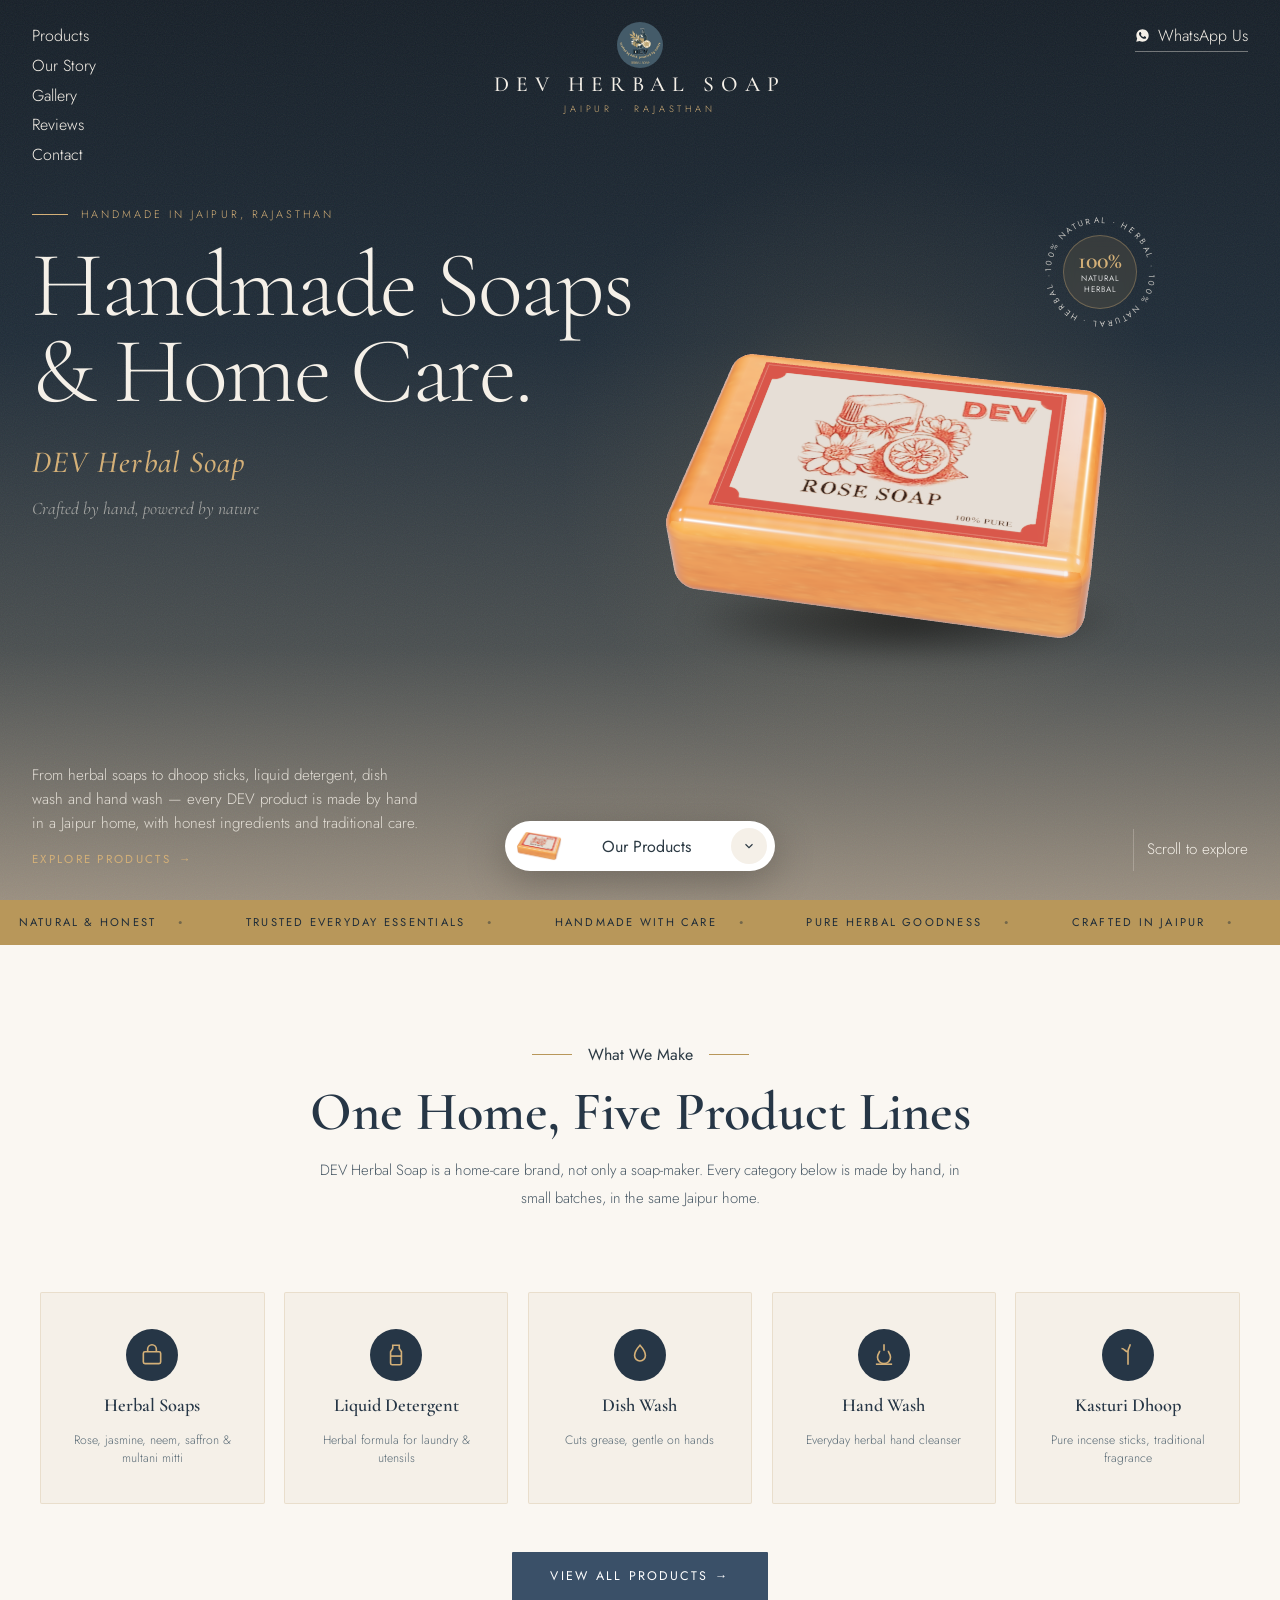
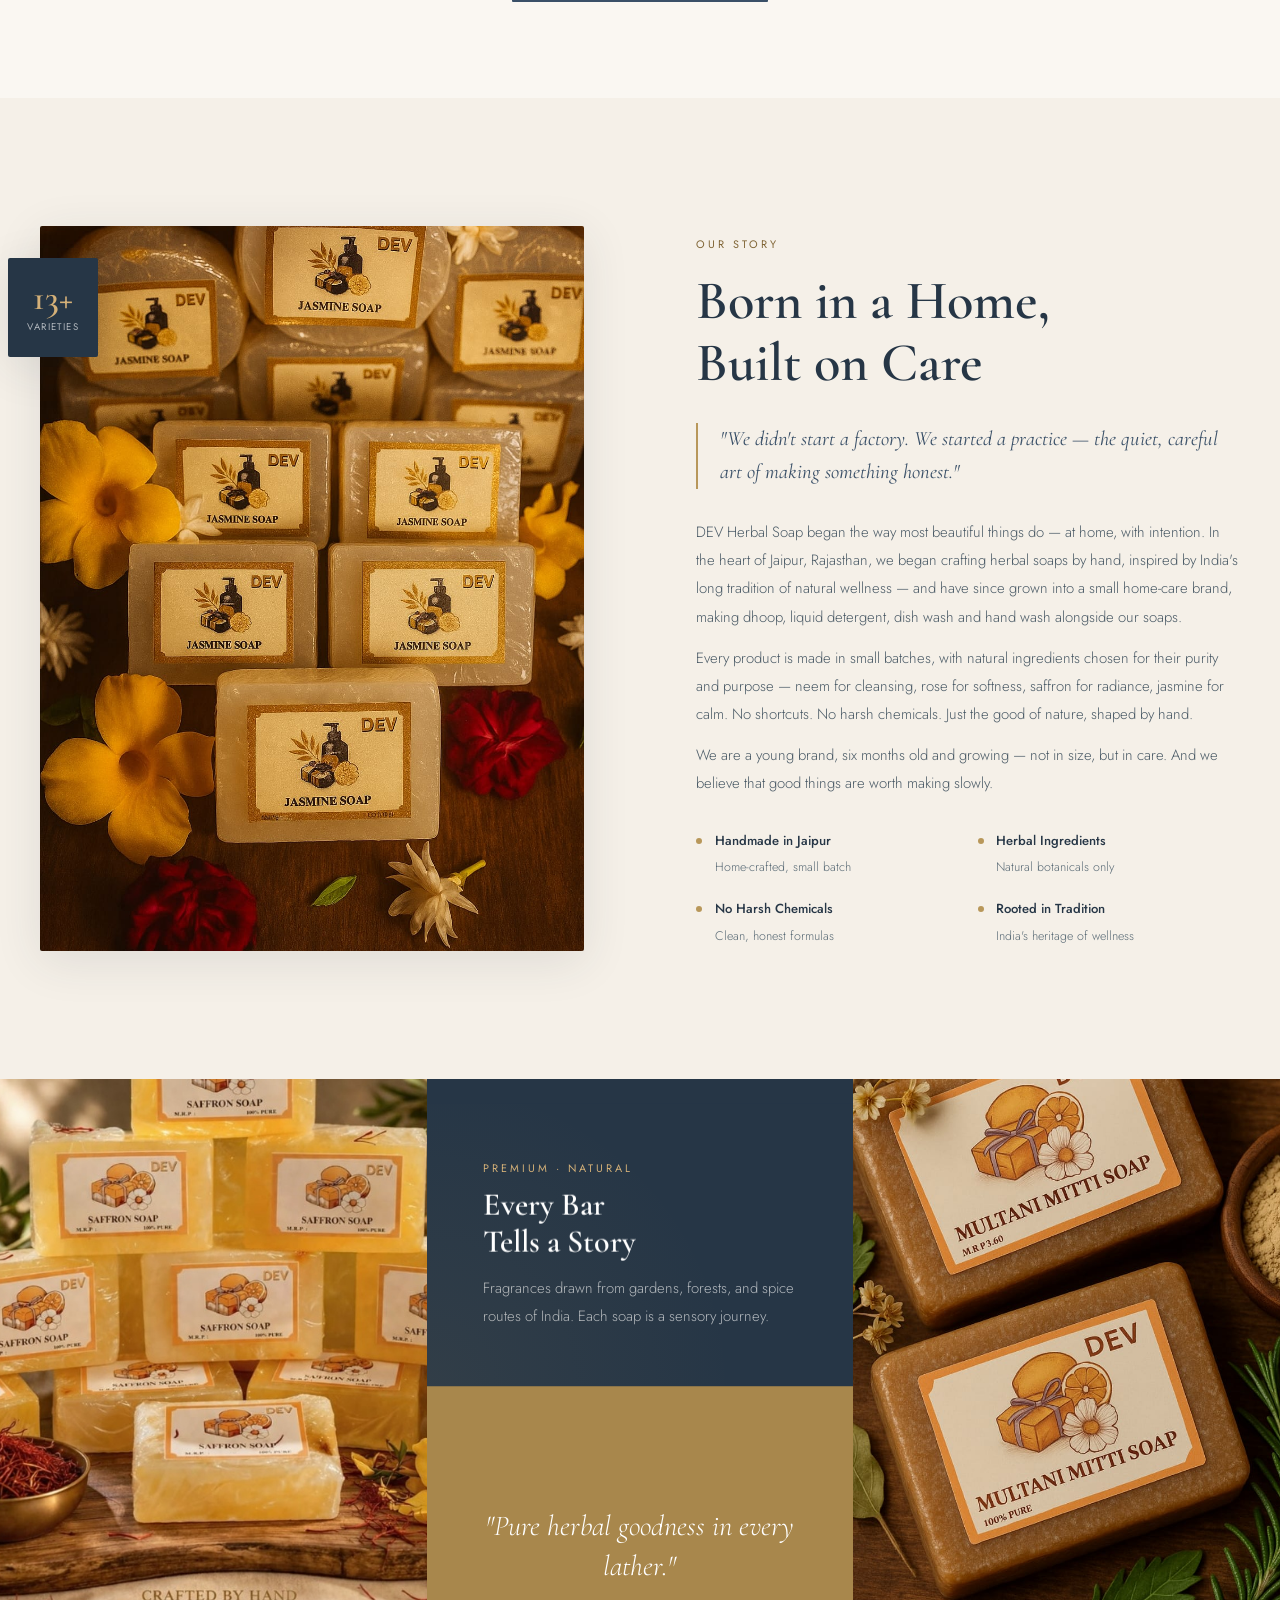
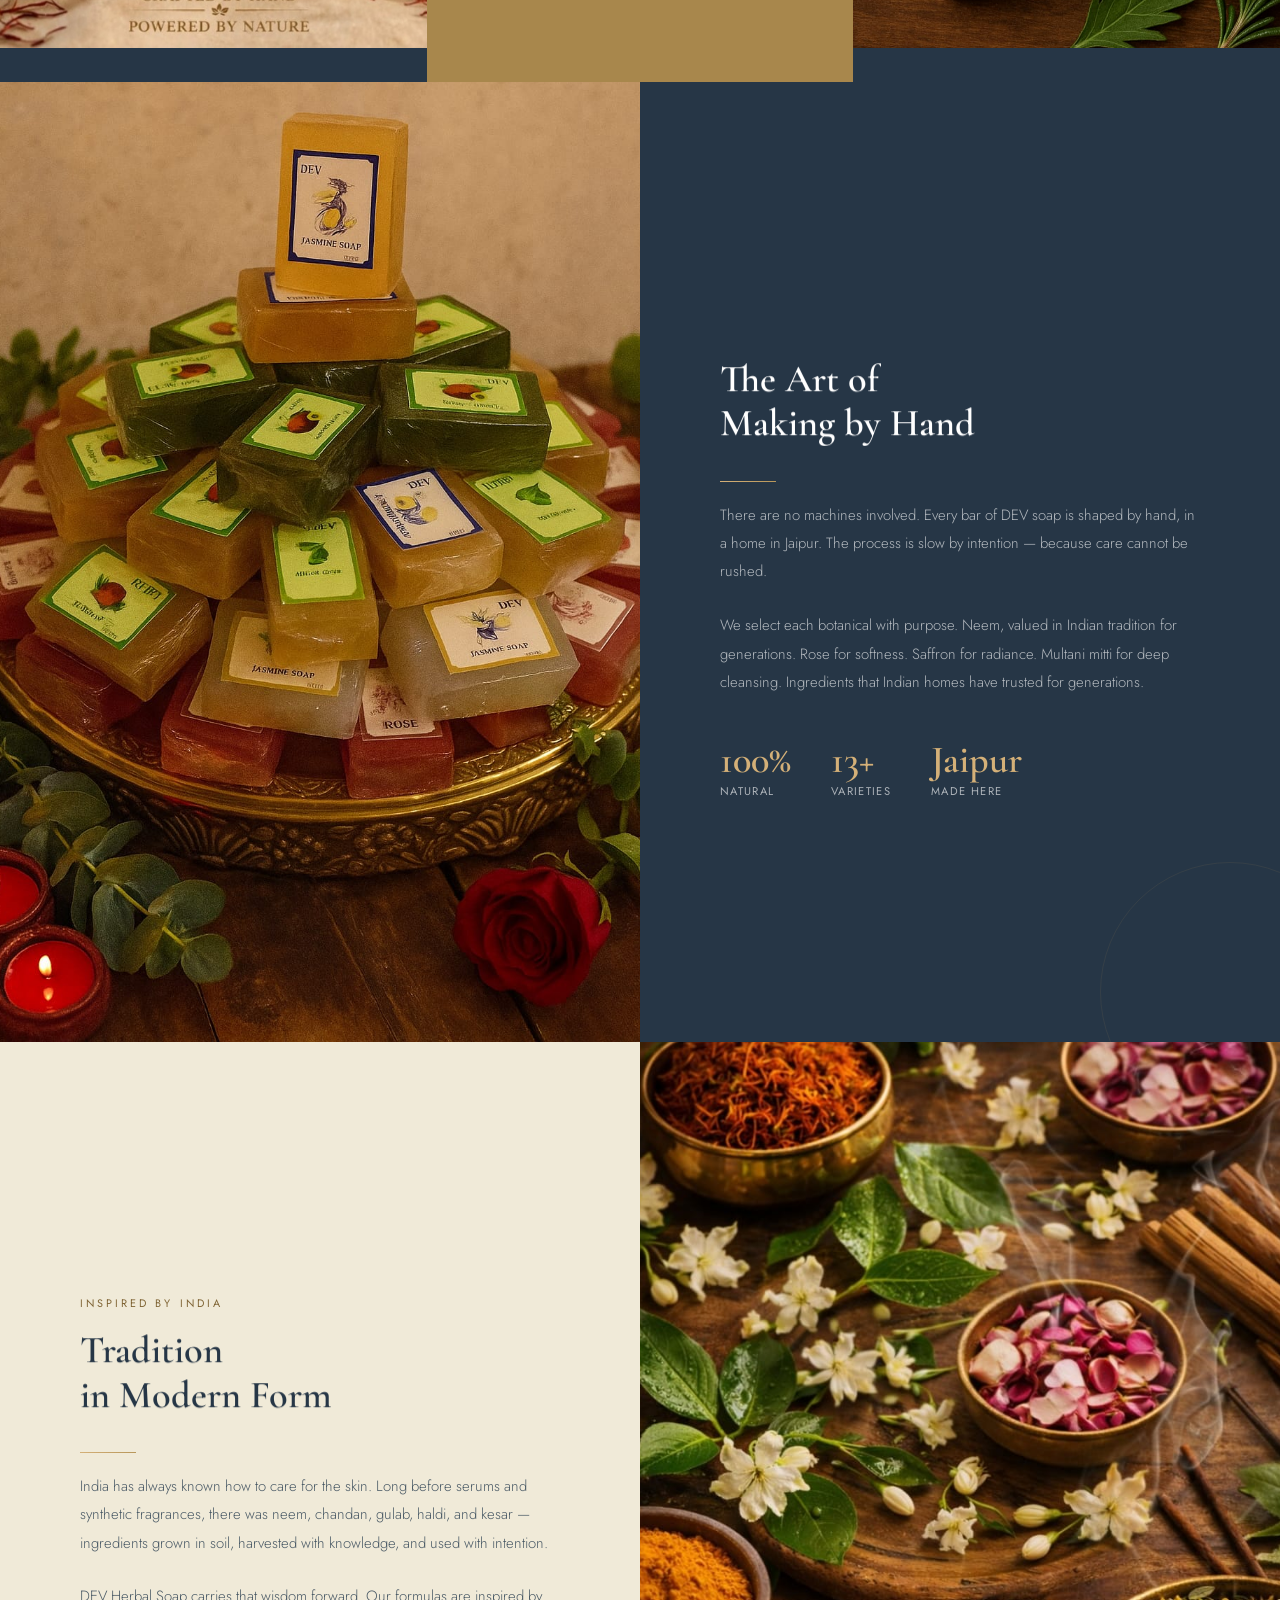
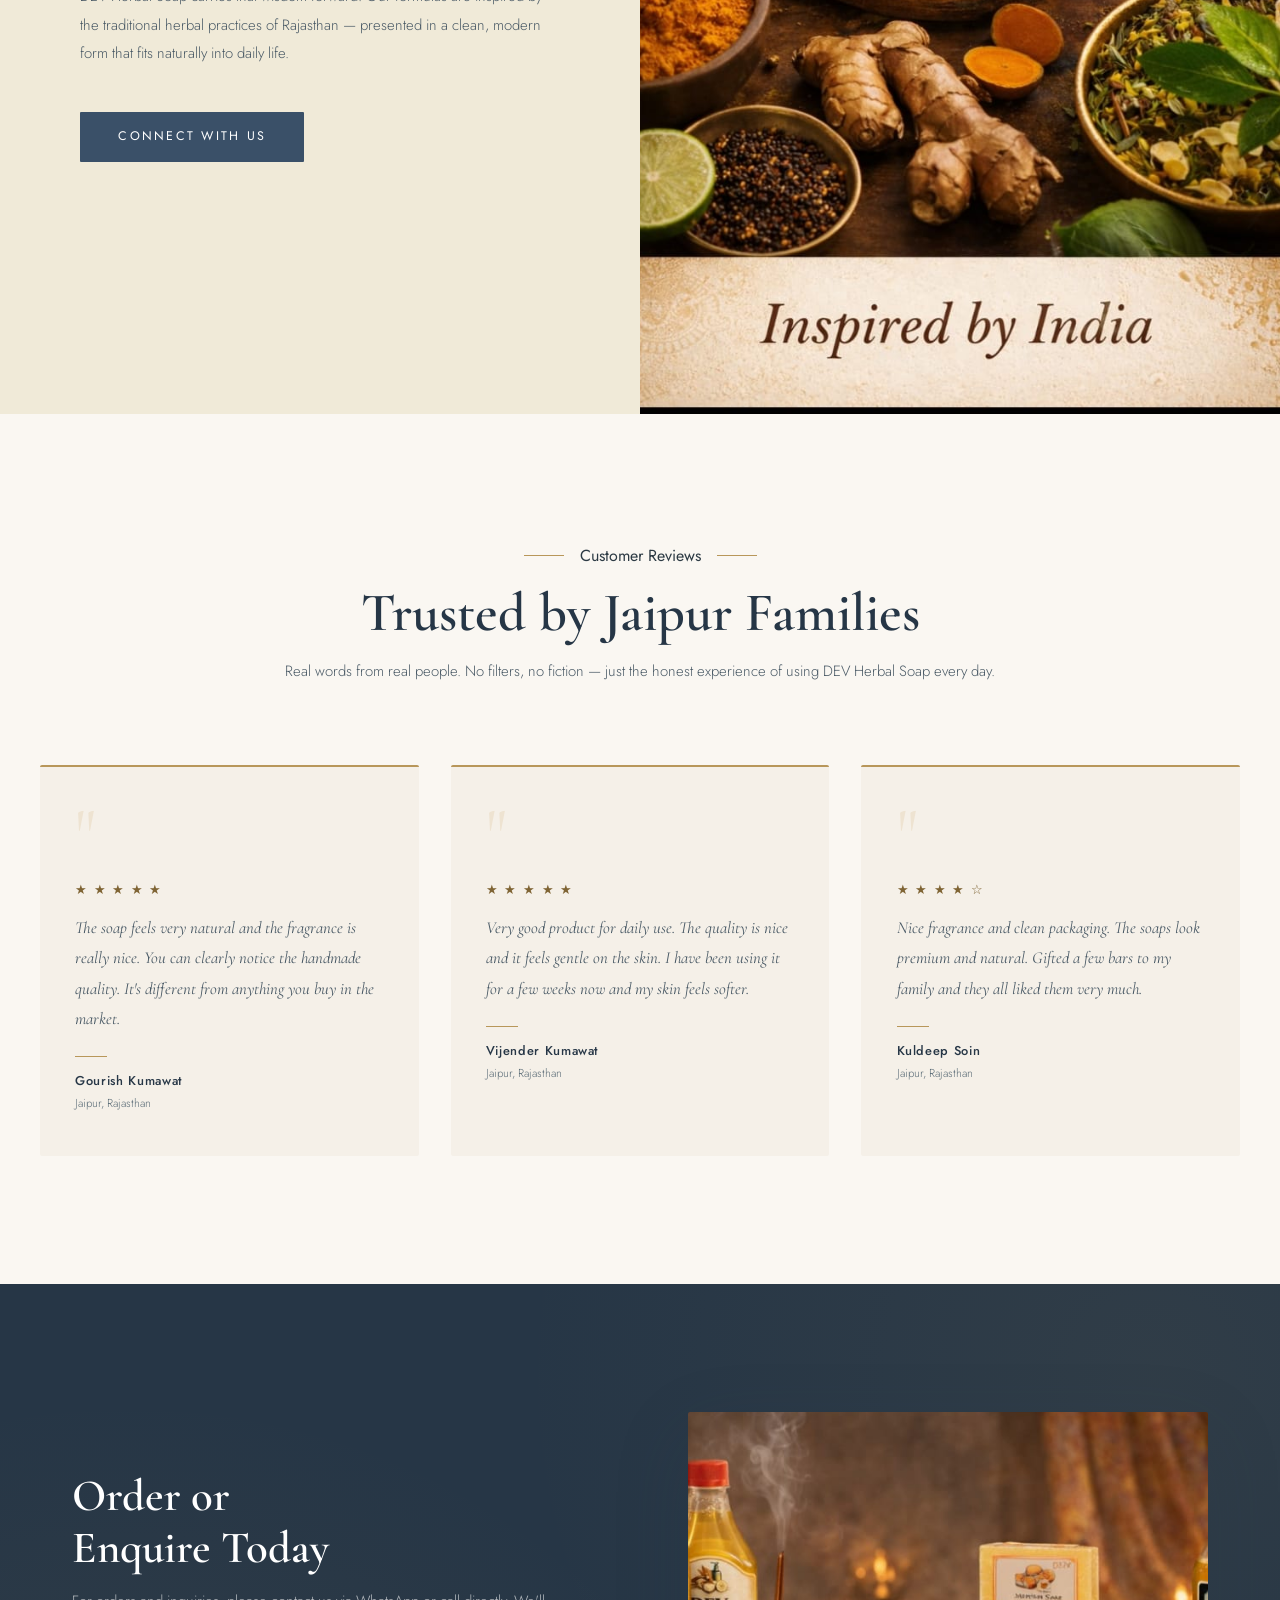
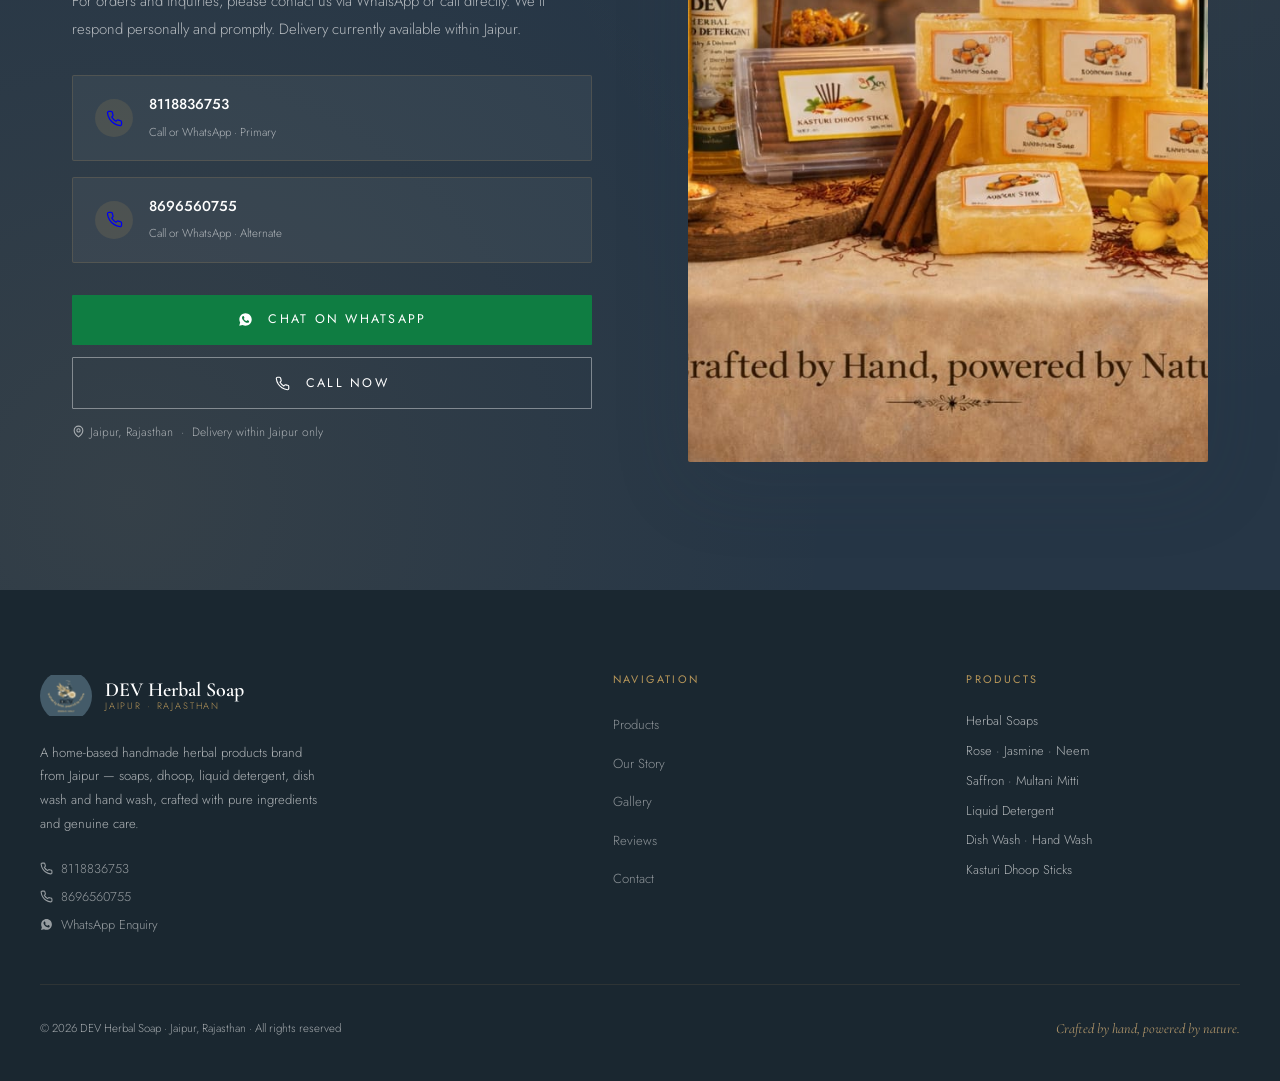
==== index.html @ c01927c1 "Soap: sway and lean instead of spinning round Replace the continuous 360° turn with spring-driven mo" ====
<!DOCTYPE html>
<html lang="en">
<head>
<meta charset="UTF-8">
<meta name="viewport" content="width=device-width, initial-scale=1.0">
<title>DEV Herbal Soap — Crafted by Hand, Powered by Nature</title>
<meta name="description" content="DEV Herbal Soap — handmade herbal soaps, incense sticks, and natural home care made by hand in Jaipur, Rajasthan. Pure ingredients, traditional wisdom.">
<link rel="icon" href="logo_of_devhs.jpg">
<script>document.documentElement.classList.add('js')</script>
<script type="importmap">{"imports":{"three":"./js/three.module.min.js"}}</script>
<link rel="preconnect" href="https://fonts.googleapis.com">
<link rel="preconnect" href="https://fonts.gstatic.com" crossorigin>
<link href="https://fonts.googleapis.com/css2?family=Cormorant+Garamond:ital,wght@0,300;0,400;0,500;0,600;0,700;1,400;1,500;1,600&family=Jost:wght@300;400;500&display=swap" rel="stylesheet">
<link rel="stylesheet" href="css/style.css">
</head>
<body>

<div id="loader" aria-hidden="true">
  <img src="logo_of_devhs.jpg" alt="" class="ld-logo">
  <div class="ld-name"><span>DEV Herbal Soap</span></div>
  <div class="ld-bar"><i></i></div>
  <div class="ld-num">0</div>
</div>

<a href="#hero" class="skip-link">Skip to content</a>

<!-- NAV -->
<header id="nav">
  <a href="#hero" class="nav-logo">
    <img src="logo_of_devhs.jpg" alt="DEV Herbal Soap Logo" class="nav-logo-img" onerror="this.style.display='none'">
    <div class="nav-brand">DEV Herbal Soap<sub>Jaipur · Rajasthan</sub></div>
  </a>
  <nav><ul>
    <li><a href="products.html">Products</a></li>
    <li><a href="#about">Our Story</a></li>
    <li><a href="#showcase">Gallery</a></li>
    <li><a href="#testimonials">Reviews</a></li>
    <li><a href="#contact">Contact</a></li>
  </ul></nav>
  <a href="https://wa.me/918118836753?text=Hello%20DEV%20Herbal%20Soap!" target="_blank" class="nav-wa"><svg width="15" height="15" viewBox="0 0 24 24" fill="currentColor" aria-hidden="true"><path d="M12.04 2C6.58 2 2.13 6.45 2.13 11.91c0 1.79.47 3.48 1.32 4.94L2 22l5.29-1.39a9.87 9.87 0 0 0 4.75 1.21h.01c5.46 0 9.9-4.45 9.9-9.91C21.96 6.45 17.5 2 12.04 2zm5.86 14.01c-.24.68-1.42 1.31-1.96 1.35-.5.05-1.12.07-1.81-.11-.42-.11-.95-.31-1.64-.61-2.88-1.24-4.76-4.15-4.9-4.34-.14-.19-1.17-1.56-1.17-2.97 0-1.41.74-2.1 1-2.39.26-.29.57-.36.76-.36h.55c.18 0 .41-.03.64.49.24.55.81 1.9.88 2.04.07.14.12.31.02.5-.09.19-.14.31-.28.47-.14.16-.29.36-.42.48-.14.13-.28.28-.12.55.16.28.71 1.17 1.53 1.9 1.05.94 1.94 1.23 2.21 1.37.28.14.44.12.6-.07.16-.19.7-.81.88-1.09.19-.28.37-.23.62-.14.26.09 1.63.77 1.91.91.28.14.47.21.54.33.07.13.07.71-.17 1.39z"/></svg> WhatsApp</a>
  <button class="burger" id="burger" aria-label="Toggle navigation menu" aria-expanded="false" aria-controls="mob"><span></span><span></span><span></span></button>
</header>
<div id="mob">
  <a href="products.html" class="mob-a">Products</a>
  <a href="#about" class="mob-a">Our Story</a>
  <a href="#showcase" class="mob-a">Gallery</a>
  <a href="#testimonials" class="mob-a">Reviews</a>
  <a href="#contact" class="mob-a">Contact</a>
</div>

<!-- HERO -->
<section id="hero">
  <div class="hero-glow" aria-hidden="true"></div>
  <div class="hero-grain" aria-hidden="true"></div>

  <div class="hero-top">
    <nav class="hero-links" aria-label="Sections">
      <a href="products.html">Products</a>
      <a href="#about">Our Story</a>
      <a href="#showcase">Gallery</a>
      <a href="#testimonials">Reviews</a>
      <a href="#contact">Contact</a>
    </nav>
    <a href="#hero" class="hero-logo">
      <img src="logo_of_devhs.jpg" alt="DEV Herbal Soap Logo" onerror="this.style.display='none'">
      <span class="hero-logo-name">DEV Herbal Soap</span>
      <span class="hero-logo-sub">Jaipur · Rajasthan</span>
    </a>
    <div class="hero-top-r">
      <a href="https://wa.me/918118836753?text=Hello%20DEV%20Herbal%20Soap!" target="_blank" class="hero-wa"><svg width="15" height="15" viewBox="0 0 24 24" fill="currentColor" aria-hidden="true"><path d="M12.04 2C6.58 2 2.13 6.45 2.13 11.91c0 1.79.47 3.48 1.32 4.94L2 22l5.29-1.39a9.87 9.87 0 0 0 4.75 1.21h.01c5.46 0 9.9-4.45 9.9-9.91C21.96 6.45 17.5 2 12.04 2zm5.86 14.01c-.24.68-1.42 1.31-1.96 1.35-.5.05-1.12.07-1.81-.11-.42-.11-.95-.31-1.64-.61-2.88-1.24-4.76-4.15-4.9-4.34-.14-.19-1.17-1.56-1.17-2.97 0-1.41.74-2.1 1-2.39.26-.29.57-.36.76-.36h.55c.18 0 .41-.03.64.49.24.55.81 1.9.88 2.04.07.14.12.31.02.5-.09.19-.14.31-.28.47-.14.16-.29.36-.42.48-.14.13-.28.28-.12.55.16.28.71 1.17 1.53 1.9 1.05.94 1.94 1.23 2.21 1.37.28.14.44.12.6-.07.16-.19.7-.81.88-1.09.19-.28.37-.23.62-.14.26.09 1.63.77 1.91.91.28.14.47.21.54.33.07.13.07.71-.17 1.39z"/></svg> WhatsApp Us</a>
    </div>
  </div>

  <div class="hero-copy">
    <div class="hero-eye"><span class="hero-eye-txt">Handmade in Jaipur, Rajasthan</span></div>
    <h1 class="hero-h1">
      <span class="hero-h1-main" data-split>Handmade Soaps<br>&amp; Home Care.</span>
      <span class="hero-h1-brand" data-split>DEV Herbal Soap</span>
    </h1>
    <p class="hero-tag">Crafted by hand, powered by nature</p>
  </div>

  <div class="hero-stage">
    <figure class="hero-model">
      <span class="hero-model-shadow" aria-hidden="true"></span>
      <div class="hero-model-in">
        <img src="soap-model.webp" alt="DEV Rose Soap — handmade herbal soap bar" width="1513" height="1015" fetchpriority="high">
      </div>
      <div class="hero-stamp" aria-label="100% Natural Herbal">
        <svg viewBox="0 0 120 120" aria-hidden="true"><defs><path id="stampPath" d="M60 60m-50 0a50 50 0 1 1 100 0a50 50 0 1 1-100 0"/></defs><text><textPath href="#stampPath" textLength="312" lengthAdjust="spacing">100% Natural · Herbal · 100% Natural · Herbal ·</textPath></text></svg>
        <div class="hero-stamp-i">
          <span class="hero-stamp-n">100%</span>
          <span class="hero-stamp-l">Natural<br>Herbal</span>
        </div>
      </div>
    </figure>
  </div>

  <div class="hero-bottom">
    <div class="hero-bl">
      <p class="hero-desc">From herbal soaps to dhoop sticks, liquid detergent, dish wash and hand wash — every DEV product is made by hand in a Jaipur home, with honest ingredients and traditional care.</p>
      <a href="products.html" class="hero-explore">Explore Products <span>→</span></a>
    </div>
    <div class="pill-wrap" id="pill">
      <div class="pill-menu" id="pillMenu">
        <a href="products.html#herbal-soaps"><span class="pm-ic" aria-hidden="true"><svg viewBox="0 0 24 24" fill="none" stroke="currentColor" stroke-width="1.5"><rect x="4" y="9" width="16" height="11" rx="1.5"/><path d="M8 9V6.5a4 4 0 0 1 8 0V9"/></svg></span><span>Herbal Soaps<small>Rose, jasmine, neem, saffron &amp; multani mitti</small></span></a>
        <a href="products.html#liquid-detergent"><span class="pm-ic" aria-hidden="true"><svg viewBox="0 0 24 24" fill="none" stroke="currentColor" stroke-width="1.5"><path d="M9 3h6v3l2 3v10.5A1.5 1.5 0 0 1 15.5 21h-7A1.5 1.5 0 0 1 7 19.5V9l2-3V3Z"/><path d="M7 13h10"/></svg></span><span>Liquid Detergent<small>Herbal formula for laundry &amp; utensils</small></span></a>
        <a href="products.html#dish-wash"><span class="pm-ic" aria-hidden="true"><svg viewBox="0 0 24 24" fill="none" stroke="currentColor" stroke-width="1.5"><path d="M12 3s5 5.5 5 9.5a5 5 0 0 1-10 0C7 8.5 12 3 12 3Z"/></svg></span><span>Dish Wash<small>Cuts grease, gentle on hands</small></span></a>
        <a href="products.html#hand-wash"><span class="pm-ic" aria-hidden="true"><svg viewBox="0 0 24 24" fill="none" stroke="currentColor" stroke-width="1.5"><path d="M12 2v6M8 8c0 2-2 3-2 6a6 6 0 0 0 12 0c0-3-2-4-2-6"/><path d="M4.5 20.5h15"/></svg></span><span>Hand Wash<small>Everyday herbal hand cleanser</small></span></a>
        <a href="products.html#kasturi-dhoop"><span class="pm-ic" aria-hidden="true"><svg viewBox="0 0 24 24" fill="none" stroke="currentColor" stroke-width="1.5"><path d="M12 21V9M12 9c-3 0-3-3-6-3M12 9c0-3.5 2-4.5 2-7"/></svg></span><span>Kasturi Dhoop<small>Pure incense sticks, traditional fragrance</small></span></a>
      </div>
      <button class="pill-btn" id="pillBtn" aria-expanded="false" aria-controls="pillMenu">
        <span class="pill-soap" aria-hidden="true"><img src="soap-model.webp" alt=""></span>
        <span>Our Products</span>
        <span class="pill-chev" aria-hidden="true"><svg width="14" height="14" viewBox="0 0 24 24" fill="none" stroke="currentColor" stroke-width="2"><path d="m6 9 6 6 6-6"/></svg></span>
      </button>
    </div>
    <div class="hero-scroll"><i aria-hidden="true"></i>Scroll to explore</div>
  </div>
</section>

<!-- MARQUEE -->
<div class="mq">
  <div class="mq-track">
    <span class="mq-item" aria-hidden="true">Handmade with Care <span class="mq-dot"></span></span>
    <span class="mq-item" aria-hidden="true">Pure Herbal Goodness <span class="mq-dot"></span></span>
    <span class="mq-item" aria-hidden="true">Crafted in Jaipur <span class="mq-dot"></span></span>
    <span class="mq-item" aria-hidden="true">Soaps · Dhoop · Home Care <span class="mq-dot"></span></span>
    <span class="mq-item" aria-hidden="true">Natural &amp; Honest <span class="mq-dot"></span></span>
    <span class="mq-item" aria-hidden="true">Trusted Everyday Essentials <span class="mq-dot"></span></span>
    <span class="mq-item">Handmade with Care <span class="mq-dot"></span></span>
    <span class="mq-item">Pure Herbal Goodness <span class="mq-dot"></span></span>
    <span class="mq-item">Crafted in Jaipur <span class="mq-dot"></span></span>
    <span class="mq-item">Soaps · Dhoop · Home Care <span class="mq-dot"></span></span>
    <span class="mq-item">Natural &amp; Honest <span class="mq-dot"></span></span>
    <span class="mq-item">Trusted Everyday Essentials <span class="mq-dot"></span></span>
  </div>
</div>

<!-- CATEGORIES -->
<section id="categories" class="sec" style="padding-top:6rem;padding-bottom:6rem;background:var(--ivory)">
  <div class="wrap">
    <div class="sec-hd rv">
      <div class="lbl-row">What We Make</div>
      <h2 class="heading" style="margin-top:.8rem">One Home, Five Product Lines</h2>
      <p class="body-text" style="margin-top:.8rem;max-width:640px;margin-left:auto;margin-right:auto">DEV Herbal Soap is a home-care brand, not only a soap-maker. Every category below is made by hand, in small batches, in the same Jaipur home.</p>
    </div>
    <div class="cat-grid">
      <a href="products.html#herbal-soaps" class="cat-card rv">
        <span class="cat-ic" aria-hidden="true"><svg viewBox="0 0 24 24" fill="none" stroke="currentColor" stroke-width="1.5"><rect x="4" y="9" width="16" height="11" rx="1.5"/><path d="M8 9V6.5a4 4 0 0 1 8 0V9"/></svg></span>
        <span class="cat-name">Herbal Soaps</span>
        <span class="cat-desc">Rose, jasmine, neem, saffron &amp; multani mitti</span>
      </a>
      <a href="products.html#liquid-detergent" class="cat-card rv">
        <span class="cat-ic" aria-hidden="true"><svg viewBox="0 0 24 24" fill="none" stroke="currentColor" stroke-width="1.5"><path d="M9 3h6v3l2 3v10.5A1.5 1.5 0 0 1 15.5 21h-7A1.5 1.5 0 0 1 7 19.5V9l2-3V3Z"/><path d="M7 13h10"/></svg></span>
        <span class="cat-name">Liquid Detergent</span>
        <span class="cat-desc">Herbal formula for laundry &amp; utensils</span>
      </a>
      <a href="products.html#dish-wash" class="cat-card rv">
        <span class="cat-ic" aria-hidden="true"><svg viewBox="0 0 24 24" fill="none" stroke="currentColor" stroke-width="1.5"><path d="M12 3s5 5.5 5 9.5a5 5 0 0 1-10 0C7 8.5 12 3 12 3Z"/></svg></span>
        <span class="cat-name">Dish Wash</span>
        <span class="cat-desc">Cuts grease, gentle on hands</span>
      </a>
      <a href="products.html#hand-wash" class="cat-card rv">
        <span class="cat-ic" aria-hidden="true"><svg viewBox="0 0 24 24" fill="none" stroke="currentColor" stroke-width="1.5"><path d="M12 2v6M8 8c0 2-2 3-2 6a6 6 0 0 0 12 0c0-3-2-4-2-6"/><path d="M4.5 20.5h15"/></svg></span>
        <span class="cat-name">Hand Wash</span>
        <span class="cat-desc">Everyday herbal hand cleanser</span>
      </a>
      <a href="products.html#kasturi-dhoop" class="cat-card rv">
        <span class="cat-ic" aria-hidden="true"><svg viewBox="0 0 24 24" fill="none" stroke="currentColor" stroke-width="1.5"><path d="M12 21V9M12 9c-3 0-3-3-6-3M12 9c0-3.5 2-4.5 2-7"/></svg></span>
        <span class="cat-name">Kasturi Dhoop</span>
        <span class="cat-desc">Pure incense sticks, traditional fragrance</span>
      </a>
    </div>
    <div style="text-align:center;margin-top:3rem" class="rv"><a href="products.html" class="btn btn-navy">View All Products →</a></div>
  </div>
</section>

<!-- ABOUT -->
<section id="about" class="sec">
  <div class="wrap">
    <div class="about-g">
      <div class="about-cluster rl">
        <img loading="lazy" decoding="async" width="1024" height="1536" src="2image.jpeg" alt="Stack of DEV Jasmine Soap bars" class="about-main" onerror="this.src='image9.jpeg'">
        <div class="about-badge"><span class="ab-num">13+</span><span class="ab-lbl">Varieties</span></div>
      </div>
      <div class="about-txt rr">
        <div class="lbl">Our Story</div>
        <h2 class="heading" style="margin-top:.5rem">Born in a Home,<br>Built on Care</h2>
        <div class="pull">"We didn't start a factory. We started a practice — the quiet, careful art of making something honest."</div>
        <p class="body-text">DEV Herbal Soap began the way most beautiful things do — at home, with intention. In the heart of Jaipur, Rajasthan, we began crafting herbal soaps by hand, inspired by India's long tradition of natural wellness — and have since grown into a small home-care brand, making dhoop, liquid detergent, dish wash and hand wash alongside our soaps.</p>
        <p class="body-text" style="margin-top:.8rem">Every product is made in small batches, with natural ingredients chosen for their purity and purpose — neem for cleansing, rose for softness, saffron for radiance, jasmine for calm. No shortcuts. No harsh chemicals. Just the good of nature, shaped by hand.</p>
        <p class="body-text" style="margin-top:.8rem">We are a young brand, six months old and growing — not in size, but in care. And we believe that good things are worth making slowly.</p>
        <div class="pillars">
          <div class="pill"><div class="pill-dot"></div><div class="pill-txt"><strong>Handmade in Jaipur</strong><span>Home-crafted, small batch</span></div></div>
          <div class="pill"><div class="pill-dot"></div><div class="pill-txt"><strong>Herbal Ingredients</strong><span>Natural botanicals only</span></div></div>
          <div class="pill"><div class="pill-dot"></div><div class="pill-txt"><strong>No Harsh Chemicals</strong><span>Clean, honest formulas</span></div></div>
          <div class="pill"><div class="pill-dot"></div><div class="pill-txt"><strong>Rooted in Tradition</strong><span>India's heritage of wellness</span></div></div>
        </div>
      </div>
    </div>
  </div>
</section>

<!-- SHOWCASE GALLERY -->
<section id="showcase">
  <div class="sc-grid">
    <div class="sc-col">
      <div class="sc-img tall">
        <img loading="lazy" decoding="async" width="1080" height="816" src="image12.jpg" alt="DEV Saffron Soap stack" onerror="this.parentElement.style.background='#3a5068'">
        <div class="sc-img-ov"></div>
      </div>
    </div>
    <div class="sc-col">
      <div class="sc-txt">
        <div class="lbl">Premium · Natural</div>
        <h3 class="heading">Every Bar<br>Tells a Story</h3>
        <p class="body-text">Fragrances drawn from gardens, forests, and spice routes of India. Each soap is a sensory journey.</p>
      </div>
      <div class="sc-gold">
        <div class="sc-gold-q">"Pure herbal goodness in every lather."</div>
      </div>
    </div>
    <div class="sc-col">
      <div class="sc-img tall">
        <img loading="lazy" decoding="async" width="853" height="1280" src="4image.jpeg" alt="DEV Multani Mitti Soap" onerror="this.parentElement.style.background='#4d6b84'">
        <div class="sc-img-ov"></div>
      </div>
    </div>
  </div>
</section>

<!-- CRAFT -->
<section id="craft">
  <div class="craft-g">
    <div class="craft-img">
      <img loading="lazy" decoding="async" width="1024" height="1536" src="image9.jpeg" alt="Pyramid of handmade DEV soap bars" onerror="this.src='image16.jpg'">
    </div>
    <div class="craft-copy">
      <div class="lbl rv">Crafted with Care</div>
      <h2 class="heading rv" style="margin-top:.5rem;color:#fff">The Art of<br>Making by Hand</h2>
      <div class="rule rv" style="margin:1.2rem 0"></div>
      <p class="body-text rv" style="color:rgba(255,255,255,.65)">There are no machines involved. Every bar of DEV soap is shaped by hand, in a home in Jaipur. The process is slow by intention — because care cannot be rushed.</p>
      <p class="body-text rv" style="color:rgba(255,255,255,.65);margin-top:.8rem">We select each botanical with purpose. Neem, valued in Indian tradition for generations. Rose for softness. Saffron for radiance. Multani mitti for deep cleansing. Ingredients that Indian homes have trusted for generations.</p>
      <div class="craft-stats rv">
        <div><span class="cs-num">100%</span><span class="cs-lbl">Natural</span></div>
        <div><span class="cs-num">13+</span><span class="cs-lbl">Varieties</span></div>
        <div><span class="cs-num">Jaipur</span><span class="cs-lbl">Made Here</span></div>
      </div>
    </div>
  </div>
</section>

<!-- NATURE -->
<section id="nature">
  <div class="nat-g">
    <div class="nat-copy">
      <div class="lbl rv">Inspired by India</div>
      <h2 class="heading rv" style="margin-top:.5rem">Tradition<br>in Modern Form</h2>
      <div class="rule rv" style="margin:1.2rem 0"></div>
      <p class="body-text rv">India has always known how to care for the skin. Long before serums and synthetic fragrances, there was neem, chandan, gulab, haldi, and kesar — ingredients grown in soil, harvested with knowledge, and used with intention.</p>
      <p class="body-text rv" style="margin-top:.8rem">DEV Herbal Soap carries that wisdom forward. Our formulas are inspired by the traditional herbal practices of Rajasthan — presented in a clean, modern form that fits naturally into daily life.</p>
      <div style="margin-top:2rem"><a href="#contact" class="btn btn-navy rv">Connect with Us</a></div>
    </div>
    <div class="nat-img">
      <img loading="lazy" decoding="async" width="843" height="1280" src="image10.jpg" alt="Natural herbal ingredients — saffron, rose, jasmine, turmeric" onerror="this.src='image9.jpeg'">
    </div>
  </div>
</section>

<!-- TESTIMONIALS -->
<section id="testimonials" class="sec">
  <div class="wrap">
    <div class="sec-hd rv">
      <div class="lbl-row">Customer Reviews</div>
      <h2 class="heading" style="margin-top:.8rem">Trusted by Jaipur Families</h2>
      <p class="body-text" style="margin-top:.8rem">Real words from real people. No filters, no fiction — just the honest experience of using DEV Herbal Soap every day.</p>
    </div>
    <div class="t-grid">
      <div class="t-card rv">
        <span class="t-orn" aria-hidden="true">"</span>
        <div class="t-stars" role="img" aria-label="Rated 5 out of 5">★ ★ ★ ★ ★</div>
        <p class="t-txt">The soap feels very natural and the fragrance is really nice. You can clearly notice the handmade quality. It's different from anything you buy in the market.</p>
        <div class="t-div"></div>
        <div class="t-name">Gourish Kumawat</div>
        <div class="t-loc">Jaipur, Rajasthan</div>
      </div>
      <div class="t-card rv">
        <span class="t-orn" aria-hidden="true">"</span>
        <div class="t-stars" role="img" aria-label="Rated 5 out of 5">★ ★ ★ ★ ★</div>
        <p class="t-txt">Very good product for daily use. The quality is nice and it feels gentle on the skin. I have been using it for a few weeks now and my skin feels softer.</p>
        <div class="t-div"></div>
        <div class="t-name">Vijender Kumawat</div>
        <div class="t-loc">Jaipur, Rajasthan</div>
      </div>
      <div class="t-card rv">
        <span class="t-orn" aria-hidden="true">"</span>
        <div class="t-stars" role="img" aria-label="Rated 4 out of 5">★ ★ ★ ★ ☆</div>
        <p class="t-txt">Nice fragrance and clean packaging. The soaps look premium and natural. Gifted a few bars to my family and they all liked them very much.</p>
        <div class="t-div"></div>
        <div class="t-name">Kuldeep Soin</div>
        <div class="t-loc">Jaipur, Rajasthan</div>
      </div>
    </div>
  </div>
</section>

<!-- CONTACT -->
<section id="contact">
  <div class="contact-inner">
    <div class="ct-txt">
      <div class="lbl rv">Get in Touch</div>
      <h2 class="heading rv" style="margin-top:.5rem;color:#fff">Order or<br>Enquire Today</h2>
      <p class="body-text rv" style="color:rgba(255,255,255,.65);margin-top:.8rem">For orders and inquiries, please contact us via WhatsApp or call directly. We'll respond personally and promptly. Delivery currently available within Jaipur.</p>
      <div class="ct-cards rv">
        <a href="tel:+918118836753" class="ct-card">
          <div class="ct-icon"><svg width="17" height="17" viewBox="0 0 24 24" fill="none" stroke="currentColor" stroke-width="1.8" aria-hidden="true"><path d="M22 16.92v3a2 2 0 0 1-2.18 2 19.79 19.79 0 0 1-8.63-3.07 19.5 19.5 0 0 1-6-6 19.79 19.79 0 0 1-3.07-8.67A2 2 0 0 1 4.11 2h3a2 2 0 0 1 2 1.72c.127.96.361 1.903.7 2.81a2 2 0 0 1-.45 2.11L8.09 9.91a16 16 0 0 0 6 6l1.27-1.27a2 2 0 0 1 2.11-.45c.907.339 1.85.573 2.81.7A2 2 0 0 1 22 16.92z"/></svg></div>
          <div><span class="ct-num">8118836753</span><span class="ct-lbl">Call or WhatsApp · Primary</span></div>
        </a>
        <a href="tel:+918696560755" class="ct-card">
          <div class="ct-icon"><svg width="17" height="17" viewBox="0 0 24 24" fill="none" stroke="currentColor" stroke-width="1.8" aria-hidden="true"><path d="M22 16.92v3a2 2 0 0 1-2.18 2 19.79 19.79 0 0 1-8.63-3.07 19.5 19.5 0 0 1-6-6 19.79 19.79 0 0 1-3.07-8.67A2 2 0 0 1 4.11 2h3a2 2 0 0 1 2 1.72c.127.96.361 1.903.7 2.81a2 2 0 0 1-.45 2.11L8.09 9.91a16 16 0 0 0 6 6l1.27-1.27a2 2 0 0 1 2.11-.45c.907.339 1.85.573 2.81.7A2 2 0 0 1 22 16.92z"/></svg></div>
          <div><span class="ct-num">8696560755</span><span class="ct-lbl">Call or WhatsApp · Alternate</span></div>
        </a>
      </div>
      <div class="ct-ctas rv">
        <a href="https://wa.me/918118836753?text=Hello%20DEV%20Herbal%20Soap!%20I%27d%20like%20to%20place%20an%20order." target="_blank" class="btn btn-wa" style="justify-content:center"><svg width="15" height="15" viewBox="0 0 24 24" fill="currentColor" aria-hidden="true"><path d="M12.04 2C6.58 2 2.13 6.45 2.13 11.91c0 1.79.47 3.48 1.32 4.94L2 22l5.29-1.39a9.87 9.87 0 0 0 4.75 1.21h.01c5.46 0 9.9-4.45 9.9-9.91C21.96 6.45 17.5 2 12.04 2zm5.86 14.01c-.24.68-1.42 1.31-1.96 1.35-.5.05-1.12.07-1.81-.11-.42-.11-.95-.31-1.64-.61-2.88-1.24-4.76-4.15-4.9-4.34-.14-.19-1.17-1.56-1.17-2.97 0-1.41.74-2.1 1-2.39.26-.29.57-.36.76-.36h.55c.18 0 .41-.03.64.49.24.55.81 1.9.88 2.04.07.14.12.31.02.5-.09.19-.14.31-.28.47-.14.16-.29.36-.42.48-.14.13-.28.28-.12.55.16.28.71 1.17 1.53 1.9 1.05.94 1.94 1.23 2.21 1.37.28.14.44.12.6-.07.16-.19.7-.81.88-1.09.19-.28.37-.23.62-.14.26.09 1.63.77 1.91.91.28.14.47.21.54.33.07.13.07.71-.17 1.39z"/></svg>&nbsp;Chat on WhatsApp</a>
        <a href="tel:+918118836753" class="btn btn-ghost" style="justify-content:center"><svg width="15" height="15" viewBox="0 0 24 24" fill="none" stroke="currentColor" stroke-width="1.8" aria-hidden="true"><path d="M22 16.92v3a2 2 0 0 1-2.18 2 19.79 19.79 0 0 1-8.63-3.07 19.5 19.5 0 0 1-6-6 19.79 19.79 0 0 1-3.07-8.67A2 2 0 0 1 4.11 2h3a2 2 0 0 1 2 1.72c.127.96.361 1.903.7 2.81a2 2 0 0 1-.45 2.11L8.09 9.91a16 16 0 0 0 6 6l1.27-1.27a2 2 0 0 1 2.11-.45c.907.339 1.85.573 2.81.7A2 2 0 0 1 22 16.92z"/></svg>&nbsp;Call Now</a>
      </div>
      <p class="ct-note rv"><svg width="13" height="13" viewBox="0 0 24 24" fill="none" stroke="currentColor" stroke-width="2" aria-hidden="true" style="vertical-align:-2px;margin-right:.3rem"><path d="M20 10c0 6-8 12-8 12s-8-6-8-12a8 8 0 0 1 16 0Z"/><circle cx="12" cy="10" r="3"/></svg>Jaipur, Rajasthan &nbsp;·&nbsp; Delivery within Jaipur only</p>
    </div>
    <div class="ct-vis rr">
      <div class="ct-frame">
        <img loading="lazy" decoding="async" width="1280" height="853" src="image16.jpg" alt="DEV Herbal Products — full range" onerror="this.src='image9.jpeg'">
      </div>
    </div>
  </div>
</section>

<!-- FOOTER -->
<footer>
  <div class="fw">
    <div class="ft">
      <div>
        <div class="f-logo-row">
          <img loading="lazy" decoding="async" width="836" height="672" src="logo_of_devhs.jpg" alt="DEV Herbal Soap" class="f-logo-img" onerror="this.style.display='none'">
          <div class="f-name">DEV Herbal Soap<sub>Jaipur · Rajasthan</sub></div>
        </div>
        <p class="f-desc">A home-based handmade herbal products brand from Jaipur — soaps, dhoop, liquid detergent, dish wash and hand wash, crafted with pure ingredients and genuine care.</p>
        <div class="f-contacts">
          <a href="tel:+918118836753"><svg width="13" height="13" viewBox="0 0 24 24" fill="none" stroke="currentColor" stroke-width="2" aria-hidden="true"><path d="M22 16.92v3a2 2 0 0 1-2.18 2 19.79 19.79 0 0 1-8.63-3.07 19.5 19.5 0 0 1-6-6 19.79 19.79 0 0 1-3.07-8.67A2 2 0 0 1 4.11 2h3a2 2 0 0 1 2 1.72c.127.96.361 1.903.7 2.81a2 2 0 0 1-.45 2.11L8.09 9.91a16 16 0 0 0 6 6l1.27-1.27a2 2 0 0 1 2.11-.45c.907.339 1.85.573 2.81.7A2 2 0 0 1 22 16.92z"/></svg> 8118836753</a>
          <a href="tel:+918696560755"><svg width="13" height="13" viewBox="0 0 24 24" fill="none" stroke="currentColor" stroke-width="2" aria-hidden="true"><path d="M22 16.92v3a2 2 0 0 1-2.18 2 19.79 19.79 0 0 1-8.63-3.07 19.5 19.5 0 0 1-6-6 19.79 19.79 0 0 1-3.07-8.67A2 2 0 0 1 4.11 2h3a2 2 0 0 1 2 1.72c.127.96.361 1.903.7 2.81a2 2 0 0 1-.45 2.11L8.09 9.91a16 16 0 0 0 6 6l1.27-1.27a2 2 0 0 1 2.11-.45c.907.339 1.85.573 2.81.7A2 2 0 0 1 22 16.92z"/></svg> 8696560755</a>
          <a href="https://wa.me/918118836753" target="_blank"><svg width="13" height="13" viewBox="0 0 24 24" fill="currentColor" aria-hidden="true"><path d="M12.04 2C6.58 2 2.13 6.45 2.13 11.91c0 1.79.47 3.48 1.32 4.94L2 22l5.29-1.39a9.87 9.87 0 0 0 4.75 1.21h.01c5.46 0 9.9-4.45 9.9-9.91C21.96 6.45 17.5 2 12.04 2zm5.86 14.01c-.24.68-1.42 1.31-1.96 1.35-.5.05-1.12.07-1.81-.11-.42-.11-.95-.31-1.64-.61-2.88-1.24-4.76-4.15-4.9-4.34-.14-.19-1.17-1.56-1.17-2.97 0-1.41.74-2.1 1-2.39.26-.29.57-.36.76-.36h.55c.18 0 .41-.03.64.49.24.55.81 1.9.88 2.04.07.14.12.31.02.5-.09.19-.14.31-.28.47-.14.16-.29.36-.42.48-.14.13-.28.28-.12.55.16.28.71 1.17 1.53 1.9 1.05.94 1.94 1.23 2.21 1.37.28.14.44.12.6-.07.16-.19.7-.81.88-1.09.19-.28.37-.23.62-.14.26.09 1.63.77 1.91.91.28.14.47.21.54.33.07.13.07.71-.17 1.39z"/></svg> WhatsApp Enquiry</a>
        </div>
      </div>
      <div>
        <div class="f-col-h">Navigation</div>
        <ul class="f-links">
          <li><a href="products.html">Products</a></li>
          <li><a href="#about">Our Story</a></li>
          <li><a href="#showcase">Gallery</a></li>
          <li><a href="#testimonials">Reviews</a></li>
          <li><a href="#contact">Contact</a></li>
        </ul>
      </div>
      <div>
        <div class="f-col-h">Products</div>
        <ul class="f-plist">
          <li>Herbal Soaps</li>
          <li>Rose · Jasmine · Neem</li>
          <li>Saffron · Multani Mitti</li>
          <li>Liquid Detergent</li>
          <li>Dish Wash · Hand Wash</li>
          <li>Kasturi Dhoop Sticks</li>
        </ul>
      </div>
    </div>
    <div class="fb">
      <p class="f-copy">© 2026 DEV Herbal Soap · Jaipur, Rajasthan · All rights reserved</p>
      <p class="f-close">Crafted by hand, powered by nature.</p>
    </div>
  </div>
</footer>

<a href="https://wa.me/918118836753?text=Hello%20DEV%20Herbal%20Soap!" class="float-wa" target="_blank" aria-label="Chat on WhatsApp">
  <div class="wa-ring"></div>
  <svg width="26" height="26" viewBox="0 0 24 24" fill="currentColor" aria-hidden="true"><path d="M12.04 2C6.58 2 2.13 6.45 2.13 11.91c0 1.79.47 3.48 1.32 4.94L2 22l5.29-1.39a9.87 9.87 0 0 0 4.75 1.21h.01c5.46 0 9.9-4.45 9.9-9.91C21.96 6.45 17.5 2 12.04 2zm5.86 14.01c-.24.68-1.42 1.31-1.96 1.35-.5.05-1.12.07-1.81-.11-.42-.11-.95-.31-1.64-.61-2.88-1.24-4.76-4.15-4.9-4.34-.14-.19-1.17-1.56-1.17-2.97 0-1.41.74-2.1 1-2.39.26-.29.57-.36.76-.36h.55c.18 0 .41-.03.64.49.24.55.81 1.9.88 2.04.07.14.12.31.02.5-.09.19-.14.31-.28.47-.14.16-.29.36-.42.48-.14.13-.28.28-.12.55.16.28.71 1.17 1.53 1.9 1.05.94 1.94 1.23 2.21 1.37.28.14.44.12.6-.07.16-.19.7-.81.88-1.09.19-.28.37-.23.62-.14.26.09 1.63.77 1.91.91.28.14.47.21.54.33.07.13.07.71-.17 1.39z"/></svg>
</a>

<script type="module" src="js/soap3d.js"></script>
<script src="js/gsap.min.js"></script>
<script src="js/ScrollTrigger.min.js"></script>
<script src="js/lenis.min.js"></script>
<script>
const loader = document.getElementById('loader');
const removeLoader = () => loader && loader.remove();
setTimeout(removeLoader, 7000); // safety net: never leave the page covered

const nav = document.getElementById('nav');
const hero = document.getElementById('hero');
const desk = matchMedia('(min-width: 901px)');
const RM = matchMedia('(prefers-reduced-motion: reduce)').matches;
const FINE = matchMedia('(pointer: fine)').matches;

// fixed bar: hidden on desktop while the hero (with its own top bar) is on screen
const onScroll = () => {
  nav.classList.toggle('scrolled', scrollY > 60);
  const inHero = scrollY < hero.offsetHeight - 120;
  nav.classList.toggle('nav-hide', desk.matches && inHero);
  document.body.classList.toggle('in-hero', inHero);
};
window.addEventListener('scroll', onScroll, {passive:true});
desk.addEventListener('change', onScroll);
onScroll();

const burger = document.getElementById('burger');
const mob = document.getElementById('mob');
burger.addEventListener('click', () => {
  const open = burger.classList.toggle('open');
  mob.classList.toggle('open');
  burger.setAttribute('aria-expanded', open);
});
document.querySelectorAll('.mob-a').forEach(l => l.addEventListener('click', () => {
  burger.classList.remove('open'); mob.classList.remove('open');
  burger.setAttribute('aria-expanded', 'false');
}));

// "Our Products" pill
const pill = document.getElementById('pill');
const pillBtn = document.getElementById('pillBtn');
const setPill = open => { pill.classList.toggle('open', open); pillBtn.setAttribute('aria-expanded', open); };
pillBtn.addEventListener('click', () => setPill(!pill.classList.contains('open')));
document.addEventListener('click', e => { if (!pill.contains(e.target)) setPill(false); });
document.addEventListener('keydown', e => { if (e.key === 'Escape') setPill(false); });
pill.querySelectorAll('.pill-menu a').forEach(a => a.addEventListener('click', () => setPill(false)));

const io = new IntersectionObserver((entries) => {
  entries.forEach(e => {
    if (e.isIntersecting) {
      const siblings = [...e.target.parentElement.querySelectorAll(':scope > .rv,:scope > .rl,:scope > .rr')];
      const i = siblings.indexOf(e.target);
      setTimeout(() => e.target.classList.add('in'), i * 90);
      io.unobserve(e.target);
    }
  });
}, {threshold: .12, rootMargin: '0px 0px -48px 0px'});
document.querySelectorAll('.rv,.rl,.rr').forEach(el => io.observe(el));

// highlight the fixed-nav link for the section on screen
const navLinks = [...document.querySelectorAll('#nav nav a')];
const spy = new IntersectionObserver(entries => {
  entries.forEach(e => {
    if (!e.isIntersecting) return;
    navLinks.forEach(a => {
      const on = a.getAttribute('href') === '#' + e.target.id;
      a.classList.toggle('active', on);
      on ? a.setAttribute('aria-current', 'true') : a.removeAttribute('aria-current');
    });
  });
}, {rootMargin: '-45% 0px -50% 0px'});
navLinks.forEach(a => { const t = document.querySelector(a.getAttribute('href')); t && spy.observe(t); });

let lenis = null;
document.querySelectorAll('a[href^="#"]').forEach(a => {
  a.addEventListener('click', e => {
    const t = document.querySelector(a.getAttribute('href'));
    if (!t) return;
    e.preventDefault();
    if (lenis) lenis.scrollTo(t, {duration: 1.6});
    else t.scrollIntoView({behavior:'smooth', block:'start'});
  });
});

// wrap each word of el in spans; masked words slide, unmasked words fade
function split(el, masked = true) {
  const words = [];
  [...el.childNodes].forEach(n => {
    if (n.nodeType === 3) {
      const frag = document.createDocumentFragment();
      n.textContent.split(/(\s+)/).forEach(p => {
        if (!p) return;
        if (/^\s+$/.test(p)) { frag.append(' '); return; }
        const inner = document.createElement('span');
        inner.textContent = p;
        if (masked) {
          inner.className = 'swi';
          const outer = document.createElement('span');
          outer.className = 'sw';
          outer.append(inner);
          frag.append(outer);
        } else {
          frag.append(inner);
        }
        words.push(inner);
      });
      n.replaceWith(frag);
    } else if (n.nodeType === 1 && n.tagName !== 'BR') {
      words.push(...split(n, masked));
    }
  });
  return words;
}

if (!window.gsap || !window.ScrollTrigger || RM) {
  removeLoader();
} else {
  initMotion();
}

function initMotion() {
  gsap.registerPlugin(ScrollTrigger);
  document.documentElement.classList.add('js-anim');

  if (window.Lenis) {
    lenis = new Lenis({duration: 1.2, smoothWheel: true});
    lenis.on('scroll', ScrollTrigger.update);
    gsap.ticker.add(t => lenis.raf(t * 1000));
    gsap.ticker.lagSmoothing(0);
    lenis.stop();
  }

  /* ── HERO INTRO ── */
  const [mainWords, brandWords] = [...hero.querySelectorAll('[data-split]')].map(el => split(el));

  const intro = gsap.timeline({paused: true, defaults: {ease: 'power4.out'}})
    .from('.hero-glow', {opacity: 0, scale: .5, duration: 2.2}, 0)
    .from(mainWords, {yPercent: 115, duration: 1.4, stagger: .09}, .1)
    .from(brandWords, {yPercent: 115, duration: 1.1, stagger: .07}, .55)
    .from(['.hero-eye', '.hero-tag'], {opacity: 0, y: 18, duration: 1}, .7)
    .from('.hero-model-in', {y: 90, opacity: 0, duration: 1.8, ease: 'expo.out'}, .3)
    .add(() => { window.devSoap ? window.devSoap.spin() : (window.__soapSpin = performance.now()); }, .3)
    .from('.hero-model-shadow', {opacity: 0, scaleX: .5, duration: 1.6, ease: 'power3.out'}, .6)
    .from('.hero-stamp', {scale: 0, rotation: -140, opacity: 0, duration: 1.4, ease: 'back.out(1.4)'}, 1.2)
    .from(['.hero-links a', '.hero-logo', '.hero-top-r'], {y: -22, opacity: 0, duration: 1, stagger: .06}, .7)
    .from(['.hero-bl', '.pill-wrap', '.hero-scroll'], {y: 30, opacity: 0, duration: 1, stagger: .1}, .9);

  /* ── PRELOADER (full sequence once per visit; straight to the intro after that) ── */
  let seen = false;
  try { seen = sessionStorage.getItem('dev-intro') === '1'; sessionStorage.setItem('dev-intro', '1'); } catch (e) {}
  if (seen) {
    removeLoader();
    lenis && lenis.start();
    intro.play();
  } else {
  const num = loader.querySelector('.ld-num');
  const count = {v: 0};
  const pageLoaded = new Promise(r => {
    if (document.readyState === 'complete') r();
    else window.addEventListener('load', r, {once: true});
    setTimeout(r, 3500);
  });
  const ld = gsap.timeline()
    .from('.ld-logo', {scale: .6, opacity: 0, duration: .8, ease: 'power3.out'})
    .from('.ld-name span', {yPercent: 110, duration: .9, ease: 'power4.out'}, .1)
    .to(count, {v: 100, duration: 1.4, ease: 'power2.inOut', onUpdate: () => { num.textContent = Math.round(count.v); }}, 0)
    .to('.ld-bar i', {scaleX: 1, duration: 1.4, ease: 'power2.inOut'}, 0);
  Promise.all([pageLoaded, ld.then()]).then(() => {
    gsap.timeline({onComplete: () => { removeLoader(); lenis && lenis.start(); }})
      .to(['.ld-logo', '.ld-name', '.ld-bar', '.ld-num'], {opacity: 0, y: -20, duration: .45, stagger: .05, ease: 'power2.in'})
      .to(loader, {yPercent: -100, duration: 1.1, ease: 'expo.inOut'}, '-=.1')
      .add(() => intro.play(), '-=.6');
  });
  }

  /* ── HERO SCROLL: soap drifts down slower than the page, copy lifts away ── */
  gsap.timeline({scrollTrigger: {trigger: hero, start: 'top top', end: 'bottom top', scrub: true, invalidateOnRefresh: true}})
    .to('.hero-copy', {yPercent: -40, opacity: 0, ease: 'none'}, 0)
    .to('.hero-model', {y: () => innerHeight * (desk.matches ? .25 : .08), ease: 'none'}, 0)
    .to('.hero-stamp', {y: -120, ease: 'none'}, 0)
    .to('.hero-bottom', {opacity: 0, y: 40, ease: 'none'}, 0);

  /* ── SECTION HEADINGS: words rise out of a mask ── */
  document.querySelectorAll('section:not(#hero) .heading').forEach(h => {
    h.classList.remove('rv');
    gsap.from(split(h), {yPercent: 115, duration: 1.1, stagger: .05, ease: 'power4.out',
      scrollTrigger: {trigger: h, start: 'top 88%'}});
  });

  /* ── QUOTES: words light up as you scroll ── */
  document.querySelectorAll('.pull, .sc-gold-q').forEach(q => {
    gsap.fromTo(split(q, false), {opacity: .2}, {opacity: 1, stagger: .1, ease: 'none',
      scrollTrigger: {trigger: q, start: 'top 85%', end: 'bottom 55%', scrub: true}});
  });

  /* ── IMAGES: wipe-in reveal + inner parallax ── */
  document.querySelectorAll('.craft-img, .nat-img, .sc-img, .ct-frame').forEach(c => {
    c.classList.add('img-rv', 'img-clip');
    gsap.fromTo(c, {'--clip': '100%', '--s': 1.4}, {'--clip': '0%', '--s': 1.12, duration: 1.6, ease: 'expo.out',
      scrollTrigger: {trigger: c, start: 'top 88%'}, onComplete: () => c.classList.remove('img-clip')});
    gsap.fromTo(c, {'--py': '-6%'}, {'--py': '6%', ease: 'none',
      scrollTrigger: {trigger: c, start: 'top bottom', end: 'bottom top', scrub: true}});
  });
  const about = document.querySelector('.about-cluster');
  gsap.timeline({scrollTrigger: {trigger: about, start: 'top 80%'}})
    .fromTo('.about-main', {clipPath: 'inset(100% 0 0 0)'}, {clipPath: 'inset(0% 0 0 0)', duration: 1.6, ease: 'expo.out', clearProps: 'clipPath'});
  gsap.to('.about-badge', {yPercent: -70, ease: 'none', scrollTrigger: {trigger: about, start: 'top bottom', end: 'bottom top', scrub: true}});

  // gallery columns drift at different speeds on wide screens
  gsap.matchMedia().add('(min-width: 901px)', () => {
    gsap.fromTo('.sc-col:nth-child(2)', {yPercent: 4}, {yPercent: -4, ease: 'none',
      scrollTrigger: {trigger: '#showcase', start: 'top bottom', end: 'bottom top', scrub: true}});
  });

  /* ── NUMBERS COUNT UP ── */
  document.querySelectorAll('.cs-num, .ab-num').forEach(el => {
    const m = el.textContent.match(/^(\d+)(.*)$/);
    if (!m) return;
    const o = {v: 0}, end = +m[1], suffix = m[2];
    el.textContent = '0' + suffix;
    gsap.to(o, {v: end, duration: 1.8, ease: 'power2.out', scrollTrigger: {trigger: el, start: 'top 92%'},
      onUpdate: () => { el.textContent = Math.round(o.v) + suffix; }});
  });

  /* ── MARQUEE follows scroll speed & direction ── */
  const track = document.querySelector('.mq-track');
  let mqX = 0, dir = 1, boost = 0, mqPaused = false;
  const mq = document.querySelector('.mq');
  mq.addEventListener('pointerenter', () => { mqPaused = true; });
  mq.addEventListener('pointerleave', () => { mqPaused = false; });
  ScrollTrigger.create({onUpdate: self => { dir = self.direction; boost = Math.min(Math.abs(self.getVelocity()) / 250, 8); }});
  gsap.ticker.add((time, dt) => {
    if (mqPaused) return;
    const half = track.scrollWidth / 2;
    mqX = gsap.utils.wrap(-half, 0, mqX - (half / 24000) * (1 + boost) * dt * dir);
    boost *= .93;
    track.style.transform = `translate3d(${mqX}px,0,0)`;
  });

  /* ── MAGNETIC BUTTONS ── */
  if (FINE) {
    document.querySelectorAll('.hero-wa, .pill-btn, .nav-wa, .ct-ctas .btn').forEach(b => {
      b.style.transition = 'background .3s, color .3s, box-shadow .3s';
      const xT = gsap.quickTo(b, 'x', {duration: .5, ease: 'power3'});
      const yT = gsap.quickTo(b, 'y', {duration: .5, ease: 'power3'});
      b.addEventListener('pointermove', e => {
        const r = b.getBoundingClientRect();
        xT((e.clientX - r.left - r.width / 2) * .25);
        yT((e.clientY - r.top - r.height / 2) * .35);
      });
      b.addEventListener('pointerleave', () => { xT(0); yT(0); });
    });
  }

  document.fonts && document.fonts.ready.then(() => ScrollTrigger.refresh());
}
</script>
</body>
</html>
---- css/style.css ----
:root {
  --navy:      #3a5068;
  --navy-dark: #263646;
  --navy-mid:  #4d6b84;
  --cream:     #f5f0e8;
  --ivory:     #faf7f2;
  --parchment: #f0ead8;
  --gold:      #b8975a;
  --gold-lt:   #d4b078;
  --gold-dk:   #9a7a42;
  --stone:     #c4bab0;
  --brown:     #8a7560;
  --text:      #2c3a44;
  --text-mid:  #4a5a66;
  --text-lt:   #5a6b76;
  --gold-txt:  #7f6434;
  --wa:        #0f7d42;
  --wa-dk:     #0b6634;
  --border:    rgba(184,151,90,0.2);
  --sh-sm:     0 4px 20px rgba(44,58,68,0.07);
  --sh-md:     0 10px 48px rgba(44,58,68,0.11);
  --sh-lg:     0 24px 80px rgba(44,58,68,0.14);
}
*,*::before,*::after{box-sizing:border-box;margin:0;padding:0}
html{scroll-behavior:smooth;font-size:16px;overflow-x:clip}
body{font-family:'Jost',sans-serif;background:var(--ivory);color:var(--text);overflow-x:clip;line-height:1.7}
img{display:block;max-width:100%;height:auto}
a:focus-visible,button:focus-visible{outline:2px solid var(--gold);outline-offset:3px}
.skip-link{position:absolute;left:1rem;top:-60px;background:var(--navy-dark);color:#fff;padding:.8rem 1.4rem;font-size:.8rem;letter-spacing:.05em;text-decoration:none;z-index:1200;transition:top .25s;border-radius:2px}
.skip-link:focus{top:1rem}
a,button{touch-action:manipulation}
html{scroll-padding-top:84px}
.heading,.hero-h1-main{text-wrap:balance}

/* ─── UTILITIES ─── */
.lbl{display:inline-block;font-size:.68rem;letter-spacing:.28em;text-transform:uppercase;color:var(--gold-txt);font-weight:400}
.lbl-row{display:flex;align-items:center;gap:1rem;justify-content:center}
.lbl-row::before,.lbl-row::after{content:'';display:block;width:40px;height:1px;background:var(--gold)}
.heading{font-family:'Cormorant Garamond',serif;font-size:clamp(2.2rem,4.5vw,3.4rem);font-weight:600;color:var(--navy-dark);line-height:1.15}
.body-text{font-size:.93rem;color:var(--text-mid);font-weight:300;line-height:1.9}
.btn{display:inline-flex;align-items:center;gap:.6rem;padding:.9rem 2.4rem;font-family:'Jost',sans-serif;font-size:.78rem;letter-spacing:.18em;text-transform:uppercase;text-decoration:none;border:none;cursor:pointer;transition:all .3s;font-weight:400;border-radius:1px}
.btn-navy{background:var(--navy);color:#fff}.btn-navy:hover{background:var(--navy-mid);transform:translateY(-2px)}
.btn-gold{background:var(--gold);color:#fff}.btn-gold:hover{background:var(--gold-dk);transform:translateY(-2px)}
.btn-ghost{background:transparent;color:#fff;border:1px solid rgba(255,255,255,.4)}.btn-ghost:hover{background:rgba(255,255,255,.08)}
.btn-wa{background:var(--wa);color:#fff}.btn-wa:hover{background:var(--wa-dk);transform:translateY(-2px)}
.rule{width:56px;height:1px;background:linear-gradient(90deg,var(--gold-lt),var(--gold))}

/* ─── REVEAL ─── */
.rv{opacity:0;transform:translateY(30px);transition:opacity .75s ease,transform .75s ease}
.rv.in{opacity:1;transform:none}
.rl{opacity:0;transform:translateX(-30px);transition:opacity .75s ease,transform .75s ease}
.rl.in{opacity:1;transform:none}
.rr{opacity:0;transform:translateX(30px);transition:opacity .75s ease,transform .75s ease}
.rr.in{opacity:1;transform:none}

/* ─── NAV ─── */
#nav{position:fixed;top:0;left:0;right:0;z-index:1000;height:72px;display:flex;align-items:center;justify-content:space-between;padding:0 3rem;transition:background .4s,box-shadow .4s}
#nav.scrolled{background:rgba(250,247,242,.97);backdrop-filter:blur(16px);box-shadow:0 1px 0 var(--border),var(--sh-sm)}
.nav-logo{display:flex;align-items:center;gap:.8rem;text-decoration:none}
.nav-logo-img{width:44px;height:44px;object-fit:contain;border-radius:50%}
.nav-brand{font-family:'Cormorant Garamond',serif;font-size:1.1rem;font-weight:600;line-height:1.1}
.nav-brand sub{display:block;font-size:.58rem;letter-spacing:.2em;text-transform:uppercase;font-family:'Jost',sans-serif;font-weight:300;color:var(--gold);font-style:normal}
#nav:not(.scrolled) .nav-brand{color:#fff}
#nav.scrolled .nav-brand{color:var(--navy-dark)}
#nav.scrolled .nav-brand sub{color:var(--gold-txt)}
nav ul{list-style:none;display:flex;gap:2.4rem;align-items:center}
nav a{font-size:.76rem;letter-spacing:.14em;text-transform:uppercase;text-decoration:none;font-weight:400;transition:color .25s;position:relative}
nav a::after{content:'';position:absolute;bottom:-3px;left:0;right:0;height:1px;background:var(--gold);transform:scaleX(0);transition:transform .3s}
nav a:hover::after{transform:scaleX(1)}
#nav:not(.scrolled) nav a{color:rgba(255,255,255,.75)}
#nav:not(.scrolled) nav a:hover{color:#fff}
#nav.scrolled nav a{color:var(--text-mid)}
#nav.scrolled nav a:hover,#nav.scrolled nav a.active{color:var(--navy)}
nav a.active::after{transform:scaleX(1)}
.nav-wa{display:flex;align-items:center;gap:.4rem;background:var(--wa);color:#fff;padding:.5rem 1.2rem;border-radius:1px;text-decoration:none;font-size:.72rem;letter-spacing:.14em;text-transform:uppercase;transition:background .25s}
.nav-wa:hover{background:var(--wa-dk)}
.burger{display:none;flex-direction:column;justify-content:center;gap:5px;cursor:pointer;background:none;border:none;padding:10px;margin-right:-10px;min-width:44px;min-height:44px}
.burger span{display:block;width:24px;height:1.5px;background:#fff;transition:all .3s}
#nav.scrolled .burger span{background:var(--navy)}
.burger.open span:nth-child(1){transform:rotate(45deg) translate(5px,5px)}
.burger.open span:nth-child(2){opacity:0}
.burger.open span:nth-child(3){transform:rotate(-45deg) translate(5px,-5px)}
#mob{display:none;position:fixed;top:72px;left:0;right:0;z-index:999;background:var(--ivory);border-bottom:1px solid var(--border);flex-direction:column;box-shadow:var(--sh-md)}
#mob.open{display:flex}
.mob-a{padding:1rem 2rem;border-bottom:1px solid var(--border);text-decoration:none;font-size:.82rem;letter-spacing:.1em;text-transform:uppercase;color:var(--text-mid);font-weight:300}
/* fixed bar stays out of the way while the hero has its own top bar */
#nav{transition:background .4s,box-shadow .4s,transform .6s cubic-bezier(.7,0,.2,1)}
#nav.nav-hide{transform:translateY(-110%)}
#nav.nav-hide:focus-within{transform:none;background:rgba(250,247,242,.97)}
#nav.nav-hide:focus-within .nav-brand{color:var(--navy-dark)}
#nav.nav-hide:focus-within nav a{color:var(--text-mid)}

/* smooth scroll (Lenis) */
html.lenis,html.lenis body{height:auto}
.lenis.lenis-smooth{scroll-behavior:auto!important}
.lenis.lenis-stopped{overflow:hidden}

/* scroll-driven image reveal + parallax (vars set from JS) */
.img-rv img{scale:var(--s,1.12);translate:0 var(--py,0)}
.js-anim .mq-track{animation:none}

/* ─── PRELOADER ─── */
#loader{display:none}
.js #loader{display:flex;position:fixed;inset:0;z-index:2000;background:var(--navy-dark);color:var(--cream);flex-direction:column;align-items:center;justify-content:center;gap:1.2rem}
.ld-logo{width:84px;height:84px;border-radius:50%;object-fit:cover;opacity:.9}
.ld-name{font-family:'Cormorant Garamond',serif;font-size:1.6rem;font-weight:300;letter-spacing:.06em;overflow:hidden}
.ld-name span{display:inline-block}
.ld-bar{width:160px;height:1px;background:rgba(184,151,90,.2);position:relative;overflow:hidden}
.ld-bar i{position:absolute;inset:0;background:var(--gold-lt);transform-origin:left;transform:scaleX(0)}
.ld-num{position:absolute;right:2rem;bottom:1.6rem;font-family:'Cormorant Garamond',serif;font-size:clamp(3rem,8vw,6rem);font-weight:300;line-height:1;color:rgba(212,176,120,.35)}

/* ─── HERO ─── */
#hero{position:relative;height:100vh;height:100svh;min-height:640px;overflow:hidden;color:var(--cream);background:linear-gradient(180deg,#161f28 0%,#1f2c38 38%,#4a4f50 72%,#9a8f80 100%)}
.hero-glow{position:absolute;left:68%;top:52%;width:70vmin;height:70vmin;transform:translate(-50%,-50%);border-radius:50%;background:radial-gradient(circle,rgba(212,176,120,.22) 0%,rgba(212,176,120,.06) 40%,transparent 70%);pointer-events:none}
.hero-grain{position:absolute;inset:0;opacity:.08;pointer-events:none;background-image:url("data:image/svg+xml,%3Csvg xmlns='http://www.w3.org/2000/svg' width='160' height='160'%3E%3Cfilter id='n'%3E%3CfeTurbulence type='fractalNoise' baseFrequency='.9' numOctaves='2' stitchTiles='stitch'/%3E%3C/filter%3E%3Crect width='100%25' height='100%25' filter='url(%23n)'/%3E%3C/svg%3E")}
.hero-top{position:absolute;top:0;left:0;right:0;z-index:5;display:grid;grid-template-columns:1fr auto 1fr;align-items:start;padding:1.4rem 2rem}
.hero-links{display:flex;flex-direction:column;gap:.15rem}
.hero-links a{color:var(--cream);text-decoration:none;font-size:1rem;font-weight:300;letter-spacing:0;text-transform:none;width:max-content;position:relative}
.hero-links a::after{content:'';position:absolute;left:0;right:0;bottom:2px;height:1px;background:var(--gold-lt);transform:scaleX(0);transform-origin:right;transition:transform .45s cubic-bezier(.7,0,.2,1)}
.hero-links a:hover::after{transform:scaleX(1);transform-origin:left}
.hero-logo{display:flex;flex-direction:column;align-items:center;text-decoration:none;color:var(--cream);gap:.35rem}
.hero-logo img{width:46px;height:46px;border-radius:50%;object-fit:cover}
.hero-logo-name{font-family:'Cormorant Garamond',serif;font-size:1.35rem;letter-spacing:.32em;text-transform:uppercase;font-weight:500;line-height:1}
.hero-logo-sub{font-size:.58rem;letter-spacing:.42em;text-transform:uppercase;color:var(--gold-lt);font-weight:300}
.hero-top-r{display:flex;justify-content:flex-end}
.hero-wa{display:inline-flex;align-items:center;gap:.5rem;color:var(--cream);text-decoration:none;font-size:1rem;font-weight:300;position:relative}
.hero-wa::after{content:'';position:absolute;left:0;right:0;bottom:-2px;height:1px;background:currentColor;opacity:.4}

.hero-copy{position:absolute;left:2rem;top:max(22vh,205px);z-index:3;max-width:58vw;pointer-events:none}
.hero-eye{display:flex;align-items:center;gap:.8rem;margin-bottom:1.2rem}
.hero-eye::before{content:'';width:36px;height:1px;background:var(--gold-lt)}
.hero-eye-txt{font-size:.68rem;letter-spacing:.28em;text-transform:uppercase;color:var(--gold-lt);font-weight:300}
.hero-h1{font-family:'Cormorant Garamond',serif;color:var(--cream);font-weight:300}
.hero-h1-main{display:block;font-size:clamp(3.4rem,min(7.3vw,13vh),8.6rem);line-height:.92;letter-spacing:-.025em}
.hero-h1-brand{display:block;font-size:clamp(1.4rem,2.4vw,2.4rem);font-weight:500;font-style:italic;color:var(--gold-lt);letter-spacing:.04em;margin-top:1.4rem}
.hero-tag{font-family:'Cormorant Garamond',serif;font-size:1.1rem;font-style:italic;color:rgba(245,240,232,.55);margin-top:.3rem}

/* split-text masks (used by hero + section headings) */
.sw{display:inline-block;overflow:hidden;vertical-align:top;padding:0 .06em .1em;margin:0 -.06em -.1em}
.hero-h1-main .sw{padding-bottom:.18em;margin-bottom:-.18em}
.img-clip{clip-path:inset(var(--clip,0%) 0 0 0)}
.sw>.swi{display:inline-block;will-change:transform}

/* stage: 3D model of the Rose Soap from image 1 (pre-rendered, stays still) */
.hero-stage{position:absolute;inset:0;z-index:2;pointer-events:none;display:flex;align-items:center;justify-content:center;padding:8vh 0 0 40%}
.hero-model{position:relative;margin:0;width:min(38vw,620px)}
@media(min-width:901px) and (max-width:1200px){.hero-stage{padding-left:46%}.hero-model{width:40vw}}
.hero-model-in{position:relative;z-index:1}
.hero-model img{width:100%;height:auto;transition:opacity .6s}
/* live 3D soap (js/soap3d.js) drawn over a larger area so it never clips while turning */
.soap-canvas{position:absolute;left:-16%;top:-34%;width:132%;height:168%;opacity:0;transition:opacity .6s;pointer-events:auto;cursor:grab;touch-action:pan-y}
.soap-canvas.grabbing{cursor:grabbing}
.hero-model-in.is-3d .soap-canvas{opacity:1}
.hero-model-in.is-3d img{opacity:0}
.hero-model-in.no-fade img,.hero-model-in.no-fade .soap-canvas{transition:none}
.hero-model-shadow{position:absolute;left:6%;right:2%;bottom:-4%;height:26%;border-radius:50%;background:radial-gradient(ellipse at center,rgba(0,0,0,.6),rgba(0,0,0,.25) 45%,transparent 70%);filter:blur(12px)}

.hero-stamp{position:absolute;right:-20px;top:-110px;z-index:4;width:118px;height:118px}
.hero-stamp svg{position:absolute;inset:0;width:100%;height:100%;animation:spin 22s linear infinite}
.hero-stamp text{font-family:'Jost',sans-serif;font-size:8.4px;letter-spacing:.18em;text-transform:uppercase;fill:rgba(245,240,232,.75)}
.hero-stamp-i{position:absolute;inset:22px;border-radius:50%;background:rgba(184,151,90,.14);border:1px solid rgba(212,176,120,.35);backdrop-filter:blur(6px);display:flex;flex-direction:column;align-items:center;justify-content:center}
.hero-stamp-n{font-family:'Cormorant Garamond',serif;font-size:1.5rem;font-weight:600;color:var(--gold-lt);line-height:1}
.hero-stamp-l{font-size:.5rem;letter-spacing:.12em;text-transform:uppercase;color:rgba(255,255,255,.8);line-height:1.3;text-align:center}
@keyframes spin{to{transform:rotate(360deg)}}

.hero-bottom{position:absolute;left:0;right:0;bottom:0;z-index:5;display:grid;grid-template-columns:1fr auto 1fr;align-items:end;padding:0 2rem 1.8rem}
.hero-desc{font-size:.95rem;color:rgba(245,240,232,.85);font-weight:300;line-height:1.6;max-width:390px}
.hero-explore{display:inline-flex;align-items:center;gap:.5rem;margin-top:.9rem;color:var(--gold-lt);text-decoration:none;font-size:.72rem;letter-spacing:.2em;text-transform:uppercase}
.hero-explore span{transition:transform .3s}
.hero-explore:hover span{transform:translateX(5px)}
.hero-scroll{justify-self:end;display:flex;align-items:center;gap:.8rem;font-size:.95rem;font-weight:300;color:var(--cream)}
.hero-scroll i{display:block;width:1px;height:42px;background:rgba(245,240,232,.25);position:relative;overflow:hidden}
.hero-scroll i::after{content:'';position:absolute;left:0;top:-50%;width:1px;height:50%;background:var(--cream);animation:scrollLine 2s cubic-bezier(.7,0,.3,1) infinite}
@keyframes scrollLine{to{top:100%}}

/* "Our Products" pill + dropdown */
.pill-wrap{position:relative}
.pill-btn{display:flex;align-items:center;gap:1.4rem;background:#fff;color:var(--text);border:none;border-radius:999px;padding:.45rem .5rem .45rem .7rem;font-family:'Jost',sans-serif;font-size:1rem;cursor:pointer;min-width:270px;justify-content:space-between;box-shadow:0 10px 40px rgba(0,0,0,.25);transition:transform .3s}
.pill-btn:hover{transform:translateY(-2px)}
.pill-soap img{width:46px;height:auto}
.pill-chev{width:36px;height:36px;border-radius:50%;background:var(--cream);display:flex;align-items:center;justify-content:center;transition:transform .4s}
.pill-wrap.open .pill-chev{transform:rotate(180deg)}
.pill-menu{position:absolute;left:0;right:0;bottom:calc(100% + .6rem);background:#fff;border-radius:22px;padding:.5rem;box-shadow:0 20px 60px rgba(0,0,0,.3);transform-origin:50% 100%;opacity:0;visibility:hidden;transform:translateY(12px) scale(.96);transition:opacity .2s,transform .25s ease-in,visibility .2s}
.pill-wrap.open .pill-menu{opacity:1;visibility:visible;transform:none;transition:opacity .35s,transform .45s cubic-bezier(.2,.8,.2,1),visibility 0s}
.pill-menu a{display:flex;align-items:center;gap:.8rem;padding:.45rem .6rem;border-radius:14px;color:var(--text);text-decoration:none;font-size:.9rem;transition:background .2s}
.pill-menu a:hover{background:var(--cream)}
.pill-menu .pm-ic{width:34px;height:34px;border-radius:50%;flex-shrink:0}
.pill-menu .pm-ic{background:var(--navy-dark);color:var(--gold-lt);display:flex;align-items:center;justify-content:center}
.pill-menu .pm-ic svg{width:18px;height:18px}
.pill-menu small{display:block;font-size:.68rem;color:var(--text-lt);font-weight:300}

/* ─── MARQUEE ─── */
.mq{background:var(--gold);padding:.8rem 0;overflow:hidden}
.mq-track{display:flex;white-space:nowrap;animation:mq 24s linear infinite}
.mq-item{display:inline-flex;align-items:center;gap:1.4rem;padding:0 2rem;font-size:.7rem;letter-spacing:.2em;text-transform:uppercase;color:#1f2c38;font-weight:400}
.mq-dot{width:3px;height:3px;border-radius:50%;background:rgba(31,44,56,.45)}
@keyframes mq{from{transform:translateX(0)}to{transform:translateX(-50%)}}
.mq:hover .mq-track{animation-play-state:paused}

/* ─── SECTION BASE ─── */
.sec{padding:8rem 2rem}
.wrap{max-width:1200px;margin:0 auto}
.sec-hd{text-align:center;margin-bottom:5rem}
.sec-hd .lbl-row{margin-bottom:.8rem}
.sec-hd .heading{margin-bottom:.8rem}

/* ─── ABOUT ─── */
#about{background:var(--cream)}
.about-g{display:grid;grid-template-columns:1fr 1fr;gap:7rem;align-items:center}
.about-cluster{position:relative}
.about-main{width:100%;aspect-ratio:3/4;object-fit:cover;border-radius:2px;box-shadow:var(--sh-md)}
.about-accent{position:absolute;bottom:0;right:0;width:55%;aspect-ratio:4/3;object-fit:cover;border-radius:2px;box-shadow:var(--sh-lg);border:5px solid var(--cream)}
.about-badge{position:absolute;top:2rem;left:-2rem;background:var(--navy-dark);color:#fff;padding:1.4rem 1.2rem;border-radius:2px;box-shadow:var(--sh-md);z-index:2;text-align:center}
.ab-num{font-family:'Cormorant Garamond',serif;font-size:2.2rem;font-weight:600;color:var(--gold-lt);display:block;line-height:1}
.ab-lbl{font-size:.6rem;letter-spacing:.15em;text-transform:uppercase;color:rgba(255,255,255,.65);display:block;margin-top:.2rem}
.about-txt .lbl{margin-bottom:.5rem}
.about-txt .heading{margin-bottom:1.2rem}
.pull{font-family:'Cormorant Garamond',serif;font-size:1.28rem;font-style:italic;color:var(--navy);border-left:2px solid var(--gold);padding-left:1.4rem;margin:1.8rem 0;line-height:1.6}
.pillars{display:grid;grid-template-columns:1fr 1fr;gap:1.2rem;margin-top:2rem}
.pill{display:flex;align-items:flex-start;gap:.8rem}
.pill-dot{width:6px;height:6px;border-radius:50%;background:var(--gold);margin-top:.5rem;flex-shrink:0}
.pill-txt strong{display:block;font-size:.82rem;font-weight:500;color:var(--navy-dark)}
.pill-txt span{font-size:.78rem;color:var(--text-lt);font-weight:300}

/* ─── SHOWCASE ─── */
#showcase{background:var(--navy-dark);padding:0}
.sc-grid{display:grid;grid-template-columns:1fr 1fr 1fr}
.sc-col{display:flex;flex-direction:column}
.sc-img{overflow:hidden;position:relative}
.sc-img img{width:100%;height:100%;object-fit:cover;transition:transform .7s ease;display:block}
.sc-img:hover img{transform:scale(1.06)}
.sc-img-ov{position:absolute;inset:0;background:linear-gradient(180deg,transparent 50%,rgba(38,54,70,.6) 100%);opacity:0;transition:opacity .4s}
.sc-img:hover .sc-img-ov{opacity:1}
.sc-img.tall{aspect-ratio:3/4}
.sc-img.sq{aspect-ratio:1}
.sc-img.wd{aspect-ratio:4/3}
.sc-txt{background:var(--navy-dark);display:flex;flex-direction:column;justify-content:center;flex:1;padding:3.5rem;position:relative;overflow:hidden}
.sc-txt::before{content:'';position:absolute;inset:0;background:radial-gradient(circle at 0% 100%,rgba(184,151,90,.08) 0%,transparent 60%)}
.sc-txt .lbl{color:var(--gold-lt);margin-bottom:.6rem}
.sc-txt .heading{color:#fff;font-size:clamp(1.6rem,2.5vw,2.2rem);margin-bottom:.8rem}
.sc-txt .body-text{color:rgba(255,255,255,.65)}
.sc-gold{background:#a8874c;display:flex;align-items:center;justify-content:center;padding:3rem;aspect-ratio:4/3}
.sc-gold-q{font-family:'Cormorant Garamond',serif;font-size:1.8rem;font-weight:300;color:#fff;text-align:center;line-height:1.4;font-style:italic}

/* ─── CATEGORIES ─── */
.cat-grid{display:grid;grid-template-columns:repeat(5,1fr);gap:1.2rem}
.cat-card{display:flex;flex-direction:column;align-items:center;text-align:center;gap:.6rem;padding:2.2rem 1.2rem;background:var(--cream);border:1px solid var(--border);border-radius:2px;text-decoration:none;transition:transform .25s,box-shadow .25s,border-color .25s}
.cat-card:hover{transform:translateY(-4px);box-shadow:var(--sh-md);border-color:var(--gold)}
.cat-ic{width:52px;height:52px;border-radius:50%;background:var(--navy-dark);display:flex;align-items:center;justify-content:center;color:var(--gold-lt);flex-shrink:0}
.cat-ic svg{width:26px;height:26px}
.cat-name{font-family:'Cormorant Garamond',serif;font-size:1.15rem;font-weight:600;color:var(--navy-dark)}
.cat-desc{font-size:.76rem;color:var(--text-lt);font-weight:300;line-height:1.5}

/* ─── CRAFT ─── */
#craft{background:var(--cream);padding:0}
.craft-g{display:grid;grid-template-columns:1fr 1fr;min-height:600px}
.craft-img{overflow:hidden}
.craft-img img{width:100%;height:100%;object-fit:cover;transition:transform .8s ease;display:block}
.craft-img:hover img{transform:scale(1.04)}
.craft-copy{background:var(--navy-dark);display:flex;flex-direction:column;justify-content:center;padding:6rem 5rem;position:relative;overflow:hidden}
.craft-copy::after{content:'';position:absolute;width:260px;height:260px;border-radius:50%;border:1px solid rgba(184,151,90,.1);bottom:-80px;right:-80px;pointer-events:none}
.craft-copy .lbl{color:var(--gold-lt);margin-bottom:.5rem}
.craft-copy .heading{color:#fff;font-size:clamp(1.8rem,3vw,2.6rem);margin-bottom:1rem}
.craft-copy .rule{margin:1.2rem 0}
.craft-copy .body-text{color:rgba(255,255,255,.65);margin-bottom:.8rem}
.craft-stats{display:flex;gap:2.5rem;margin-top:2rem}
.cs-num{font-family:'Cormorant Garamond',serif;font-size:2.4rem;font-weight:600;color:var(--gold-lt);line-height:1;display:block}
.cs-lbl{font-size:.7rem;letter-spacing:.12em;text-transform:uppercase;color:rgba(255,255,255,.62);display:block;margin-top:.2rem}

/* ─── NATURE ─── */
#nature{background:var(--parchment);padding:0}
.nat-g{display:grid;grid-template-columns:1fr 1fr;min-height:540px}
.nat-copy{display:flex;flex-direction:column;justify-content:center;padding:6rem 5rem;background:var(--parchment)}
.nat-copy .lbl{margin-bottom:.5rem}
.nat-copy .heading{font-size:clamp(1.8rem,3vw,2.6rem);margin-bottom:1rem}
.nat-copy .rule{margin:1.2rem 0}
.nat-copy .body-text{margin-bottom:.8rem}
.nat-img{overflow:hidden}
.nat-img img{width:100%;height:100%;object-fit:cover;transition:transform .8s ease;display:block}
.nat-img:hover img{transform:scale(1.04)}

/* ─── TESTIMONIALS ─── */
#testimonials{background:var(--ivory)}
.t-grid{display:grid;grid-template-columns:repeat(3,1fr);gap:2rem}
.t-card{background:var(--cream);padding:2.6rem 2.2rem;border-radius:2px;border-top:2px solid var(--gold);transition:box-shadow .3s,transform .3s}
.t-card:hover{box-shadow:var(--sh-md);transform:translateY(-3px)}
.t-orn{font-family:'Cormorant Garamond',serif;font-size:4.5rem;color:var(--gold-lt);opacity:.2;line-height:.7;margin-bottom:1.2rem;display:block}
.t-stars{color:var(--gold-txt);font-size:.8rem;letter-spacing:.1em;margin-bottom:.8rem}
.t-txt{font-family:'Cormorant Garamond',serif;font-size:1.05rem;font-style:italic;color:var(--text-mid);line-height:1.8;margin-bottom:1.4rem}
.t-div{width:32px;height:1px;background:var(--gold);margin-bottom:.8rem}
.t-name{font-size:.8rem;font-weight:500;color:var(--navy-dark);letter-spacing:.05em}
.t-loc{font-size:.72rem;color:var(--text-lt);font-weight:300;margin-top:.15rem}

/* ─── CONTACT ─── */
#contact{background:var(--navy-dark);position:relative;overflow:hidden}
#contact::before{content:'';position:absolute;inset:0;background:radial-gradient(circle at 10% 90%,rgba(184,151,90,.1) 0%,transparent 50%),radial-gradient(circle at 90% 10%,rgba(184,151,90,.07) 0%,transparent 45%);pointer-events:none}
.contact-inner{max-width:1200px;margin:0 auto;display:grid;grid-template-columns:1fr 1fr;gap:6rem;align-items:center;position:relative;z-index:1;padding:8rem 2rem}
.ct-txt .lbl{color:var(--gold-lt);margin-bottom:.5rem}
.ct-txt .heading{color:#fff;font-size:clamp(2rem,3.5vw,3rem);margin-bottom:.8rem}
.ct-txt .body-text{color:rgba(255,255,255,.65);margin-bottom:2rem}
.ct-cards{display:flex;flex-direction:column;gap:1rem;margin-bottom:2rem}
.ct-card{display:flex;align-items:center;gap:1rem;background:rgba(255,255,255,.05);border:1px solid rgba(184,151,90,.2);border-radius:2px;padding:1rem 1.4rem;text-decoration:none;transition:background .25s,border-color .25s}
.ct-card:hover{background:rgba(184,151,90,.1);border-color:rgba(184,151,90,.4)}
.ct-icon{width:38px;height:38px;background:rgba(184,151,90,.15);border-radius:50%;display:flex;align-items:center;justify-content:center;font-size:1rem;flex-shrink:0}
.ct-num{font-size:.9rem;font-weight:500;color:#fff;display:block}
.ct-lbl{font-size:.72rem;color:rgba(255,255,255,.6);font-weight:300}
.ct-ctas{display:flex;flex-direction:column;gap:.8rem}
.ct-note{font-size:.75rem;color:rgba(255,255,255,.58);font-weight:300;margin-top:.8rem}
.ct-vis{position:relative}
.ct-frame{border-radius:2px;overflow:hidden;box-shadow:var(--sh-lg);aspect-ratio:4/5}
.ct-frame img{width:100%;height:100%;object-fit:cover}
.ct-logo-float{position:absolute;bottom:-1.5rem;left:-1.5rem;width:110px;height:110px;background:var(--navy-dark);border-radius:50%;display:flex;align-items:center;justify-content:center;box-shadow:var(--sh-md);border:4px solid var(--navy-dark);overflow:hidden}
.ct-logo-float img{width:100%;height:100%;object-fit:contain}

/* ─── FOOTER ─── */
footer{background:#1a2730;padding:5rem 2rem 2.5rem}
.fw{max-width:1200px;margin:0 auto}
.ft{display:grid;grid-template-columns:1.8fr 1fr 1fr;gap:5rem;padding-bottom:3rem;border-bottom:1px solid rgba(184,151,90,.12);margin-bottom:2rem}
.f-logo-row{display:flex;align-items:center;gap:.8rem;margin-bottom:1.2rem}
.f-logo-img{width:52px;height:52px;object-fit:contain;border-radius:50%}
.f-name{font-family:'Cormorant Garamond',serif;font-size:1.25rem;font-weight:600;color:#fff;line-height:1.1}
.f-name sub{display:block;font-size:.58rem;letter-spacing:.2em;text-transform:uppercase;color:var(--gold);font-family:'Jost',sans-serif;font-weight:300}
.f-desc{font-size:.82rem;color:rgba(255,255,255,.65);font-weight:300;line-height:1.8;max-width:290px;margin-bottom:1.4rem}
.f-contacts{display:flex;flex-direction:column;gap:.4rem}
.f-contacts a{font-size:.8rem;color:rgba(255,255,255,.55);text-decoration:none;font-weight:300;transition:color .2s;display:flex;align-items:center;gap:.5rem}
.f-contacts a:hover{color:var(--gold-lt)}
.f-col-h{font-size:.68rem;letter-spacing:.22em;text-transform:uppercase;color:var(--gold);margin-bottom:1.4rem;font-weight:400}
.f-links{list-style:none;display:flex;flex-direction:column;gap:.7rem}
.f-links a{text-decoration:none;font-size:.82rem;color:rgba(255,255,255,.5);font-weight:300;transition:color .2s}
.f-links a:hover{color:var(--gold-lt)}
.f-plist{list-style:none;display:flex;flex-direction:column;gap:.5rem}
.f-plist li{font-size:.8rem;color:rgba(255,255,255,.65);font-weight:300}
.fb{display:flex;align-items:center;justify-content:space-between;flex-wrap:wrap;gap:1rem}
.f-copy{font-size:.72rem;color:rgba(255,255,255,.6);font-weight:300}
.f-close{font-family:'Cormorant Garamond',serif;font-size:.88rem;font-style:italic;color:rgba(212,176,120,.8)}

/* ─── FLOAT WA ─── */
.float-wa{position:fixed;bottom:2rem;right:2rem;z-index:998;width:58px;height:58px;background:var(--wa);border-radius:50%;display:flex;align-items:center;justify-content:center;color:#fff;font-size:1.55rem;text-decoration:none;box-shadow:0 6px 24px rgba(15,125,66,.45);transition:transform .3s}
.float-wa:hover{transform:scale(1.1)}
.float-wa{transition:transform .3s,opacity .4s}
@media(min-width:901px){.in-hero .float-wa{opacity:0;pointer-events:none;transform:scale(.6)}}
.wa-ring{position:absolute;width:100%;height:100%;border-radius:50%;background:var(--wa);animation:pulse 2.8s ease-out infinite;opacity:.5;z-index:-1}
@keyframes pulse{0%{transform:scale(1);opacity:.5}100%{transform:scale(1.8);opacity:0}}

/* ─── RESPONSIVE ─── */
@media(max-width:1100px){
  .ft{grid-template-columns:1fr 1fr;gap:2.5rem}
  .cat-grid{grid-template-columns:repeat(3,1fr)}
}
@media(min-width:901px) and (max-height:760px){
  #hero{min-height:700px}
  .hero-copy{top:190px}
  .hero-eye{margin-bottom:.7rem}
  .hero-h1-brand{margin-top:.7rem}
}
@media(max-width:900px){
  #hero{height:auto;min-height:100svh;display:flex;flex-direction:column;padding-top:96px}
  .hero-top{display:none}
  .hero-copy{position:relative;left:auto;top:auto;max-width:none;padding:0 1.5rem}
  .hero-h1-main{font-size:clamp(3rem,13vw,5.6rem)}
  .hero-h1-brand{margin-top:.8rem}
  .hero-stage{position:relative;inset:auto;padding:5.5rem 0 3rem}
  .hero-model{width:min(86vw,440px)}
  .hero-glow{left:50%;top:62%}
  .hero-stamp{right:-6px;top:-78px;width:92px;height:92px}
  .hero-stamp-i{inset:17px}
  .hero-stamp text{font-size:9px}
  .hero-bottom{position:relative;grid-template-columns:1fr;justify-items:center;gap:1.4rem;padding:0 1.5rem 1.8rem;text-align:center}
  .hero-bl{order:2}
  .hero-desc{margin:0 auto}
  .hero-scroll{display:none}
  .about-g{grid-template-columns:1fr;gap:3rem}
  .craft-g,.nat-g{grid-template-columns:1fr}
  .craft-img,.nat-img{aspect-ratio:4/3;overflow:hidden}
  .craft-copy,.nat-copy{padding:4rem 2.5rem}
  .t-grid{grid-template-columns:1fr 1fr}
  .contact-inner{grid-template-columns:1fr;gap:3rem;padding:5rem 2rem}
  .ct-vis{display:none}
  .sc-grid{grid-template-columns:1fr}
  nav ul,.nav-wa{display:none}
  .burger{display:flex}
  #nav{padding:0 1.5rem}
  .cat-grid{grid-template-columns:repeat(2,1fr)}
}
@media(max-width:620px){
  .t-grid{grid-template-columns:1fr}
  .pillars{grid-template-columns:1fr}
  .body-text{font-size:1rem}
  footer{padding-bottom:6.5rem}
  .about-badge{display:none}
  .ft{grid-template-columns:1fr;gap:2rem}
  .sec{padding:5rem 1.4rem}
  .hero-copy{padding:0 1rem}
  .hero-bottom{padding:0 1rem 1.6rem}
  .pill-btn{min-width:228px}
  .float-wa{right:1rem;bottom:1.2rem;width:52px;height:52px}
  .craft-stats{gap:1.5rem}
  .cat-grid{grid-template-columns:1fr 1fr;gap:.8rem}
  .cat-card{padding:1.6rem .8rem}
}
@media(prefers-reduced-motion:reduce){
  *,*::before,*::after{animation-duration:.01ms!important;animation-iteration-count:1!important;transition-duration:.01ms!important;scroll-behavior:auto!important}
  .rv,.rl,.rr{opacity:1!important;transform:none!important}
}
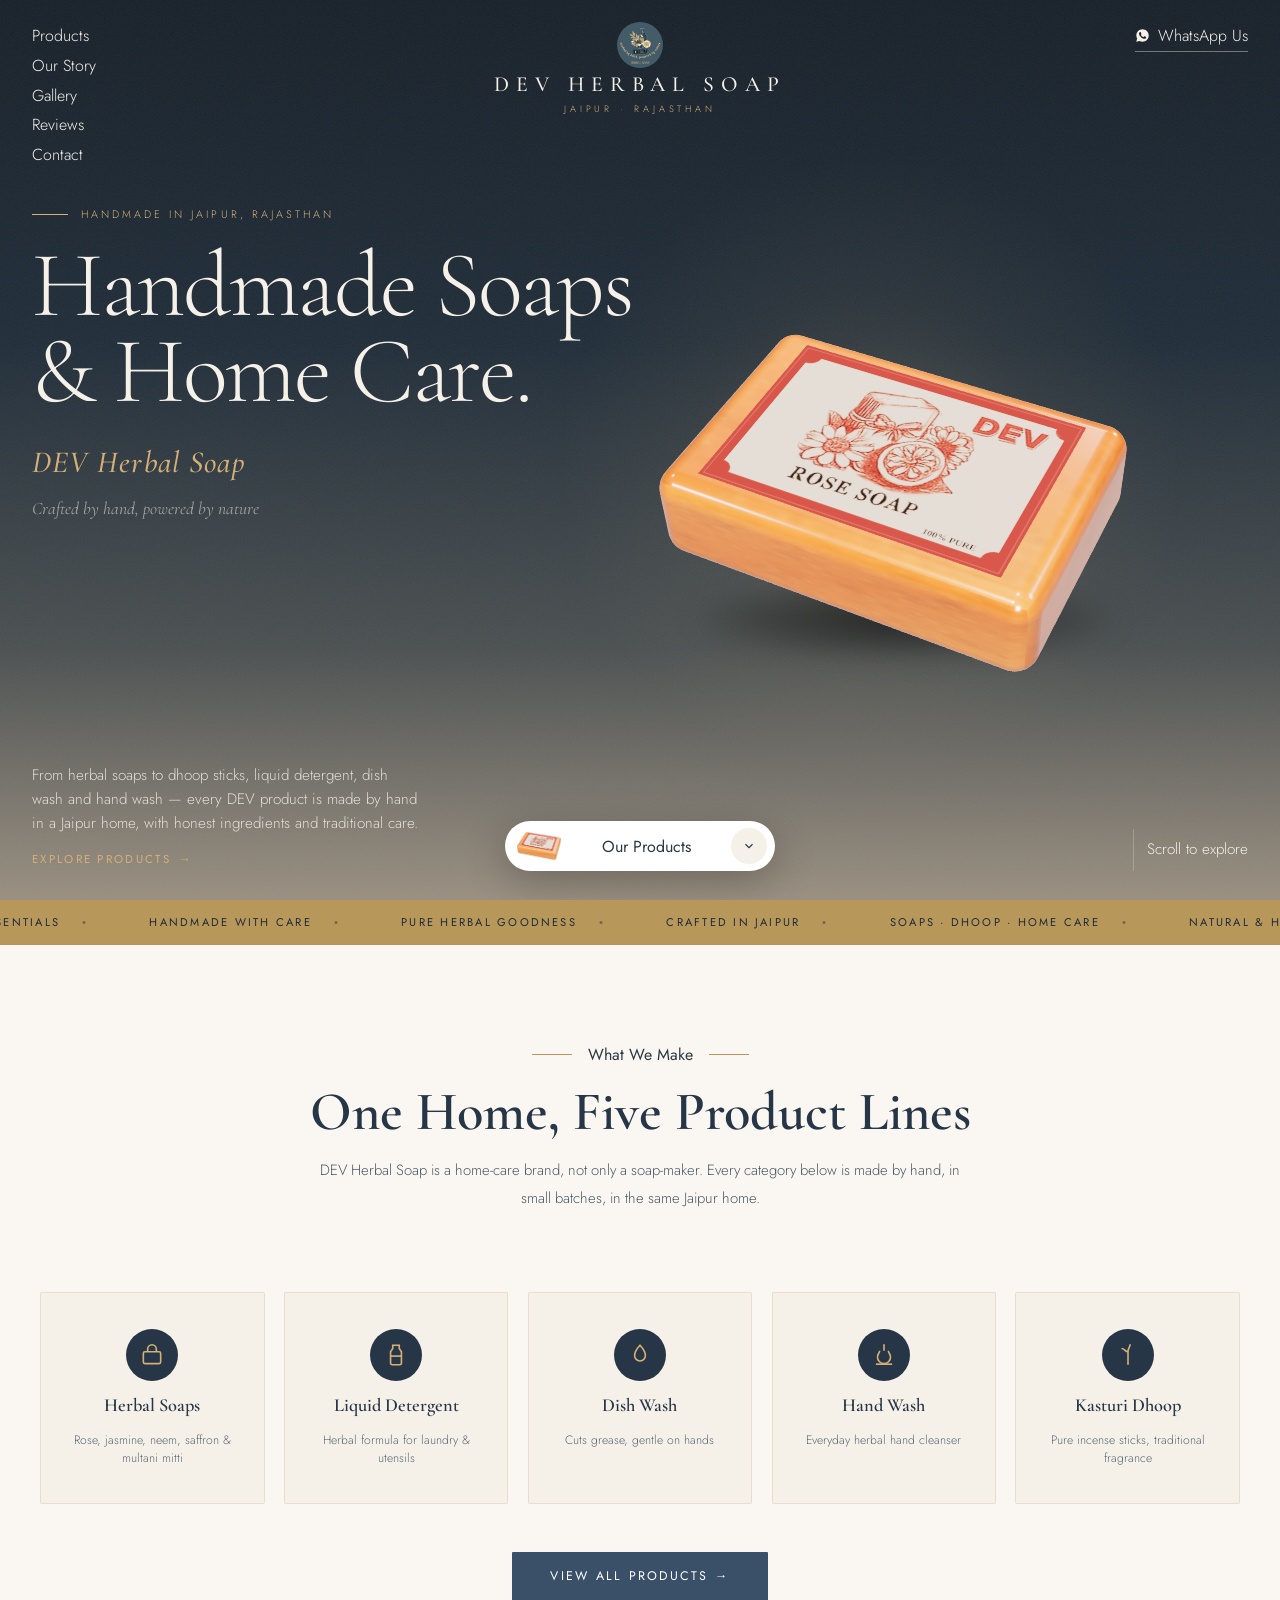
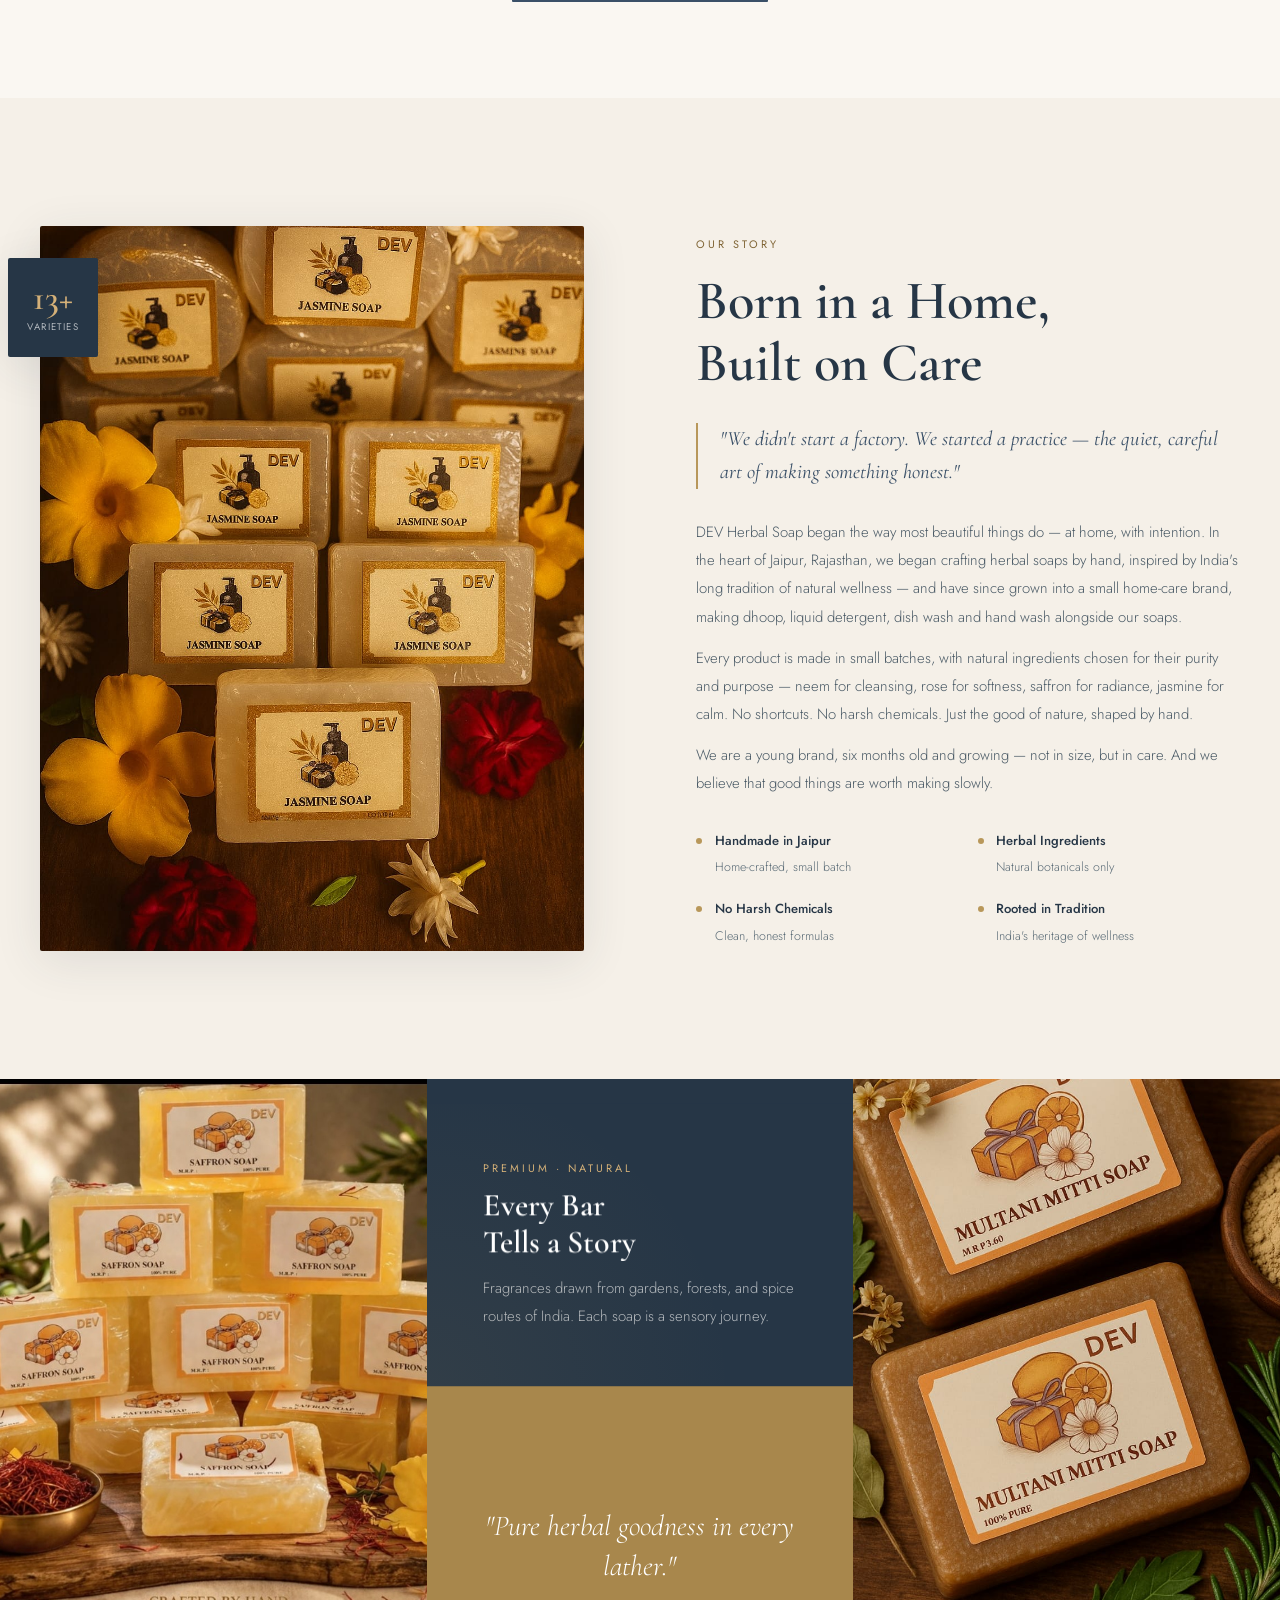
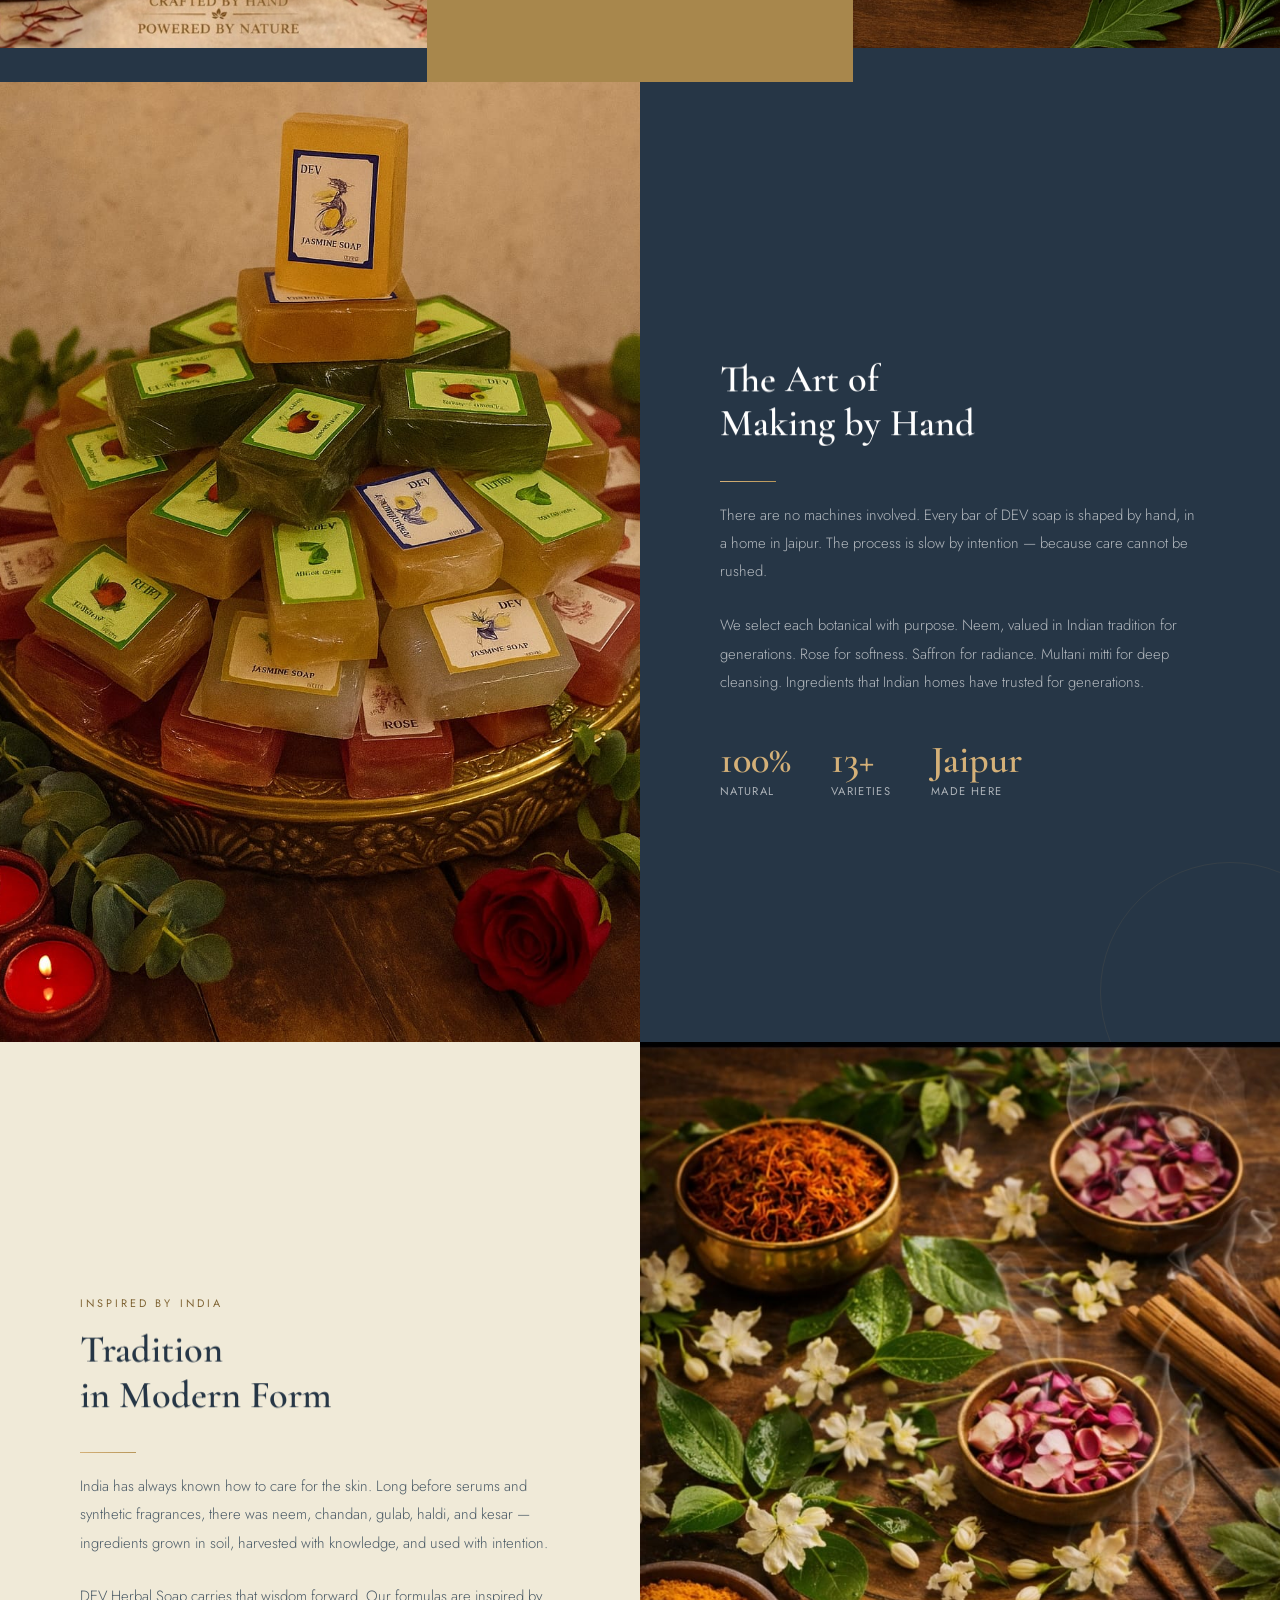
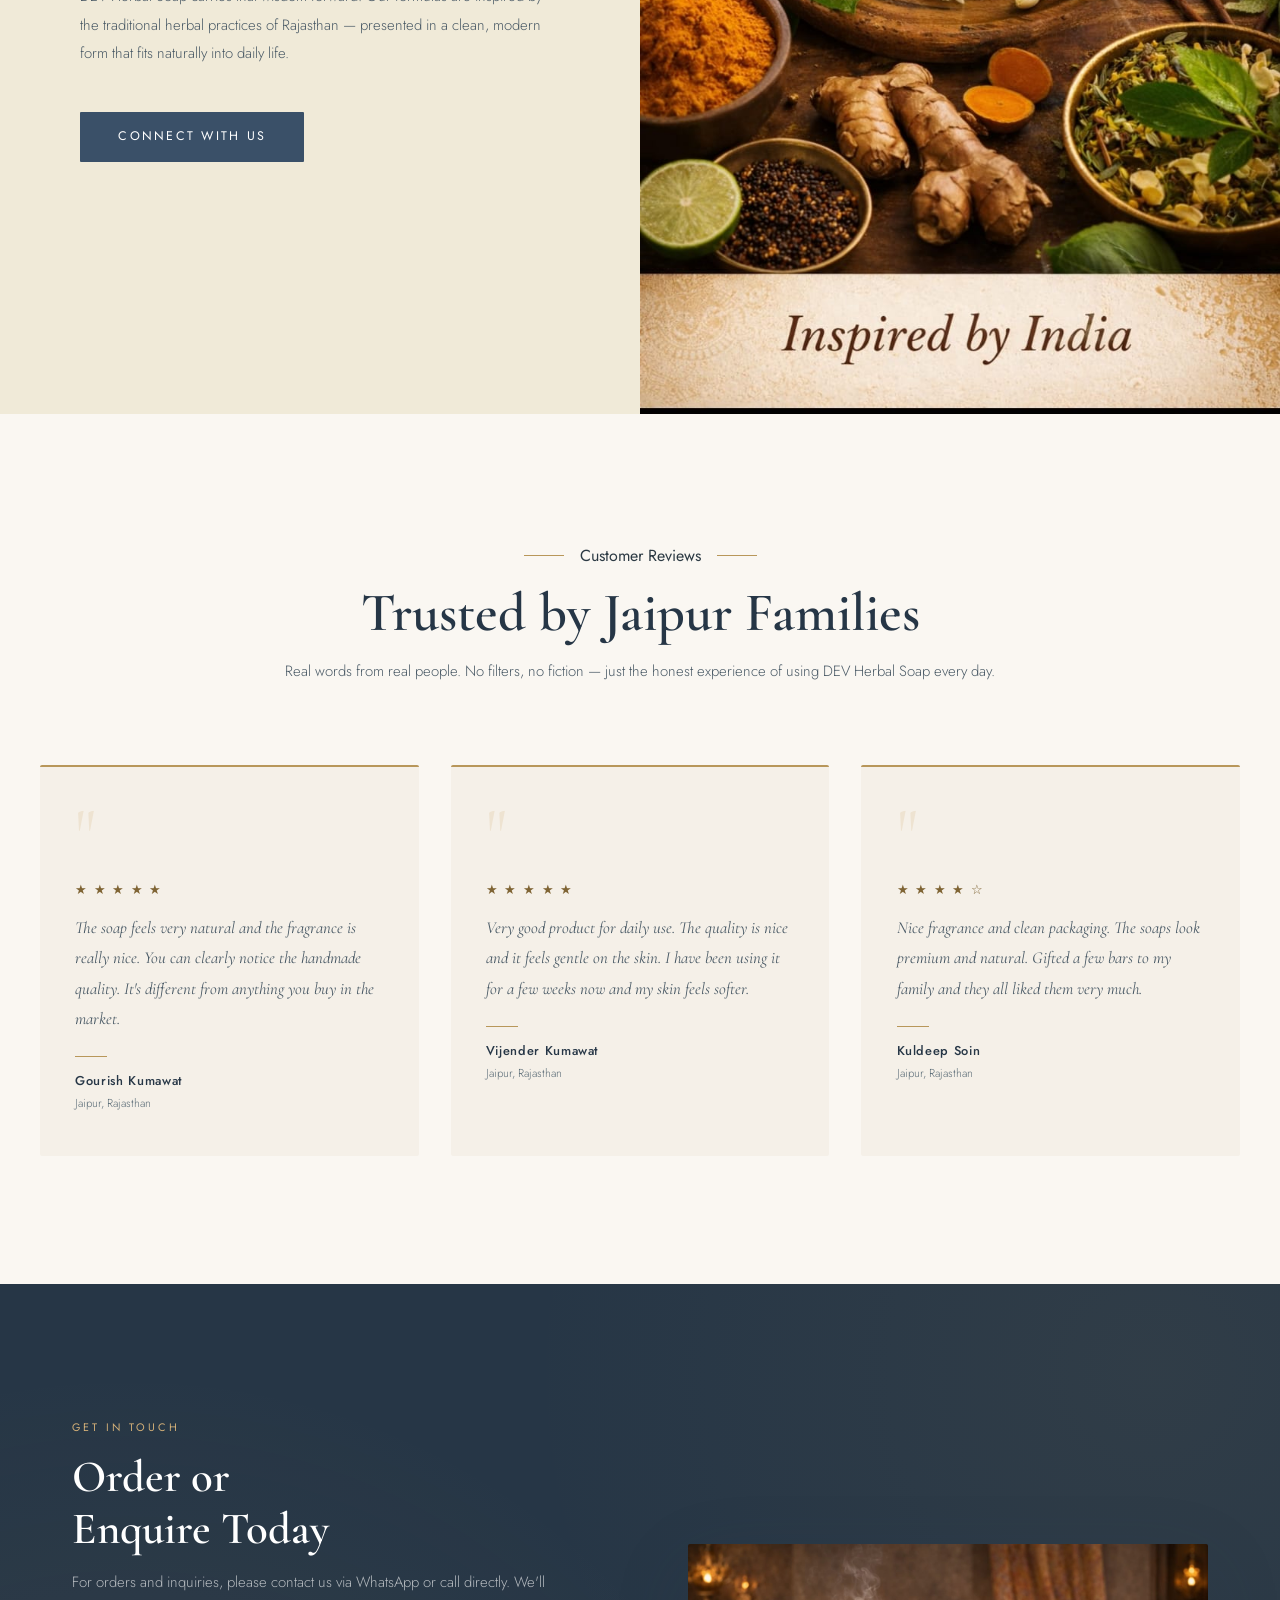
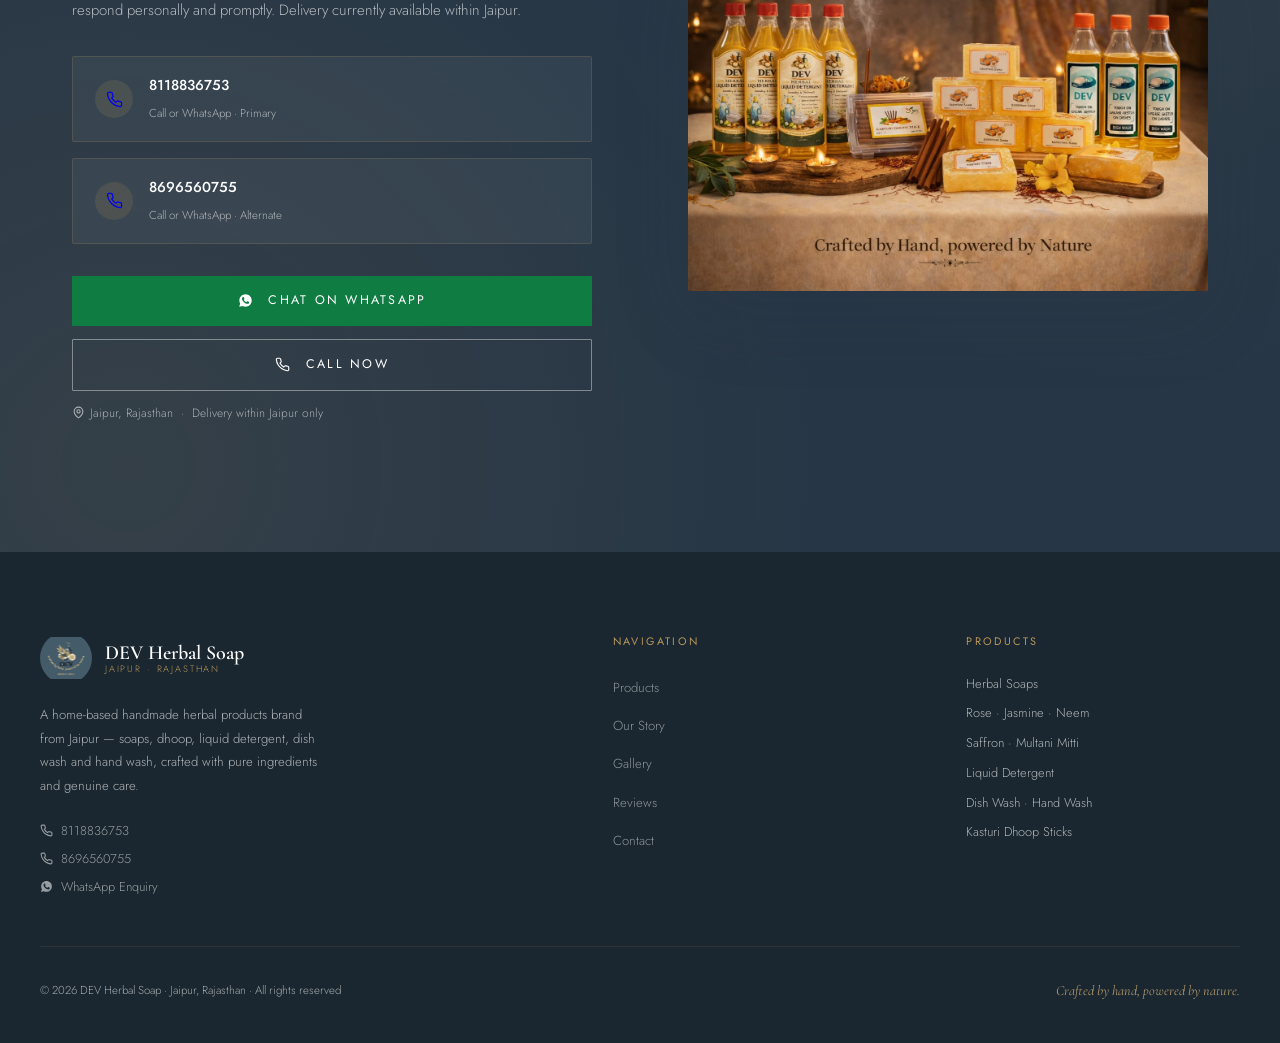
==== commit 33a19614: "Show photos with printed taglines in full The contact photo sat in a tall 4:5 frame and was zoomed f" ====
--- a/index.html
+++ b/index.html
@@ -207,7 +207,7 @@
   <div class="sc-grid">
     <div class="sc-col">
       <div class="sc-img tall">
-        <img loading="lazy" decoding="async" width="1080" height="816" src="image12.jpg" alt="DEV Saffron Soap stack" onerror="this.parentElement.style.background='#3a5068'">
+        <img loading="lazy" decoding="async" width="1080" height="816" src="image12.jpg" class="keep-text" alt="DEV Saffron Soap stack" onerror="this.parentElement.style.background='#3a5068'">
         <div class="sc-img-ov"></div>
       </div>
     </div>
@@ -263,7 +263,7 @@
       <div style="margin-top:2rem"><a href="#contact" class="btn btn-navy rv">Connect with Us</a></div>
     </div>
     <div class="nat-img">
-      <img loading="lazy" decoding="async" width="843" height="1280" src="image10.jpg" alt="Natural herbal ingredients — saffron, rose, jasmine, turmeric" onerror="this.src='image9.jpeg'">
+      <img loading="lazy" decoding="async" width="843" height="1280" src="image10.jpg" class="keep-text" alt="Natural herbal ingredients — saffron, rose, jasmine, turmeric" onerror="this.src='image9.jpeg'">
     </div>
   </div>
 </section>
@@ -330,7 +330,7 @@
     </div>
     <div class="ct-vis rr">
       <div class="ct-frame">
-        <img loading="lazy" decoding="async" width="1280" height="853" src="image16.jpg" alt="DEV Herbal Products — full range" onerror="this.src='image9.jpeg'">
+        <img loading="lazy" decoding="async" width="1280" height="853" src="image16.jpg" class="keep-text" alt="DEV Herbal Products — full range" onerror="this.src='image9.jpeg'">
       </div>
     </div>
   </div>
@@ -583,6 +583,13 @@
 
   /* ── IMAGES: wipe-in reveal + inner parallax ── */
   document.querySelectorAll('.craft-img, .nat-img, .sc-img, .ct-frame').forEach(c => {
+    if (c.querySelector('img.keep-text')) {
+      // tagline photos only wipe in, so the printed line is never cropped
+      c.classList.add('img-clip');
+      gsap.fromTo(c, {'--clip': '100%'}, {'--clip': '0%', duration: 1.6, ease: 'expo.out',
+        scrollTrigger: {trigger: c, start: 'top 88%'}, onComplete: () => c.classList.remove('img-clip')});
+      return;
+    }
     c.classList.add('img-rv', 'img-clip');
     gsap.fromTo(c, {'--clip': '100%', '--s': 1.4}, {'--clip': '0%', '--s': 1.12, duration: 1.6, ease: 'expo.out',
       scrollTrigger: {trigger: c, start: 'top 88%'}, onComplete: () => c.classList.remove('img-clip')});
--- a/css/style.css
+++ b/css/style.css
@@ -97,6 +97,9 @@
 
 /* scroll-driven image reveal + parallax (vars set from JS) */
 .img-rv img{scale:var(--s,1.12);translate:0 var(--py,0)}
+/* photos with a printed tagline: never zoomed or shifted, anchored to the bottom so the line stays whole */
+img.keep-text{object-position:50% 100%}
+.sc-img:hover img.keep-text,.nat-img:hover img.keep-text{transform:none}
 .js-anim .mq-track{animation:none}
 
 /* ─── PRELOADER ─── */
@@ -307,7 +310,7 @@
 .ct-ctas{display:flex;flex-direction:column;gap:.8rem}
 .ct-note{font-size:.75rem;color:rgba(255,255,255,.58);font-weight:300;margin-top:.8rem}
 .ct-vis{position:relative}
-.ct-frame{border-radius:2px;overflow:hidden;box-shadow:var(--sh-lg);aspect-ratio:4/5}
+.ct-frame{border-radius:2px;overflow:hidden;box-shadow:var(--sh-lg);aspect-ratio:3/2}
 .ct-frame img{width:100%;height:100%;object-fit:cover}
 .ct-logo-float{position:absolute;bottom:-1.5rem;left:-1.5rem;width:110px;height:110px;background:var(--navy-dark);border-radius:50%;display:flex;align-items:center;justify-content:center;box-shadow:var(--sh-md);border:4px solid var(--navy-dark);overflow:hidden}
 .ct-logo-float img{width:100%;height:100%;object-fit:contain}
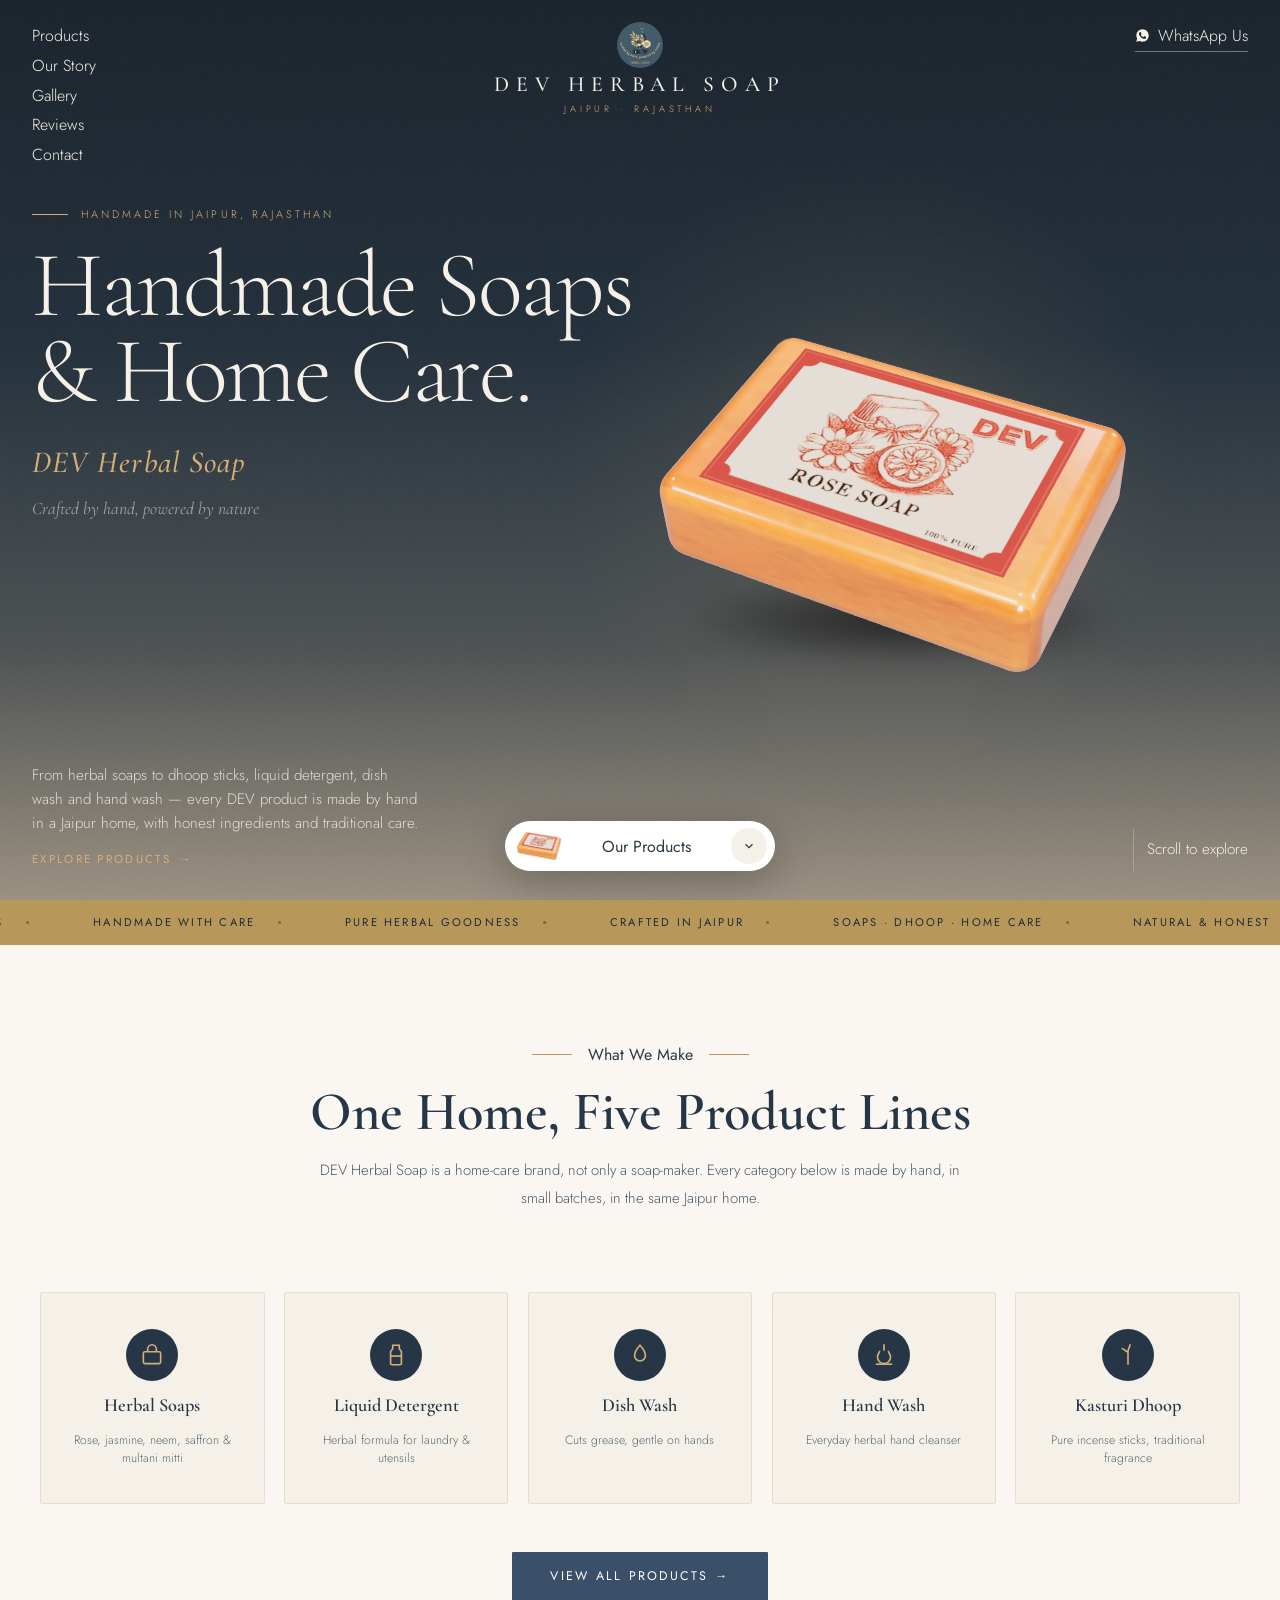
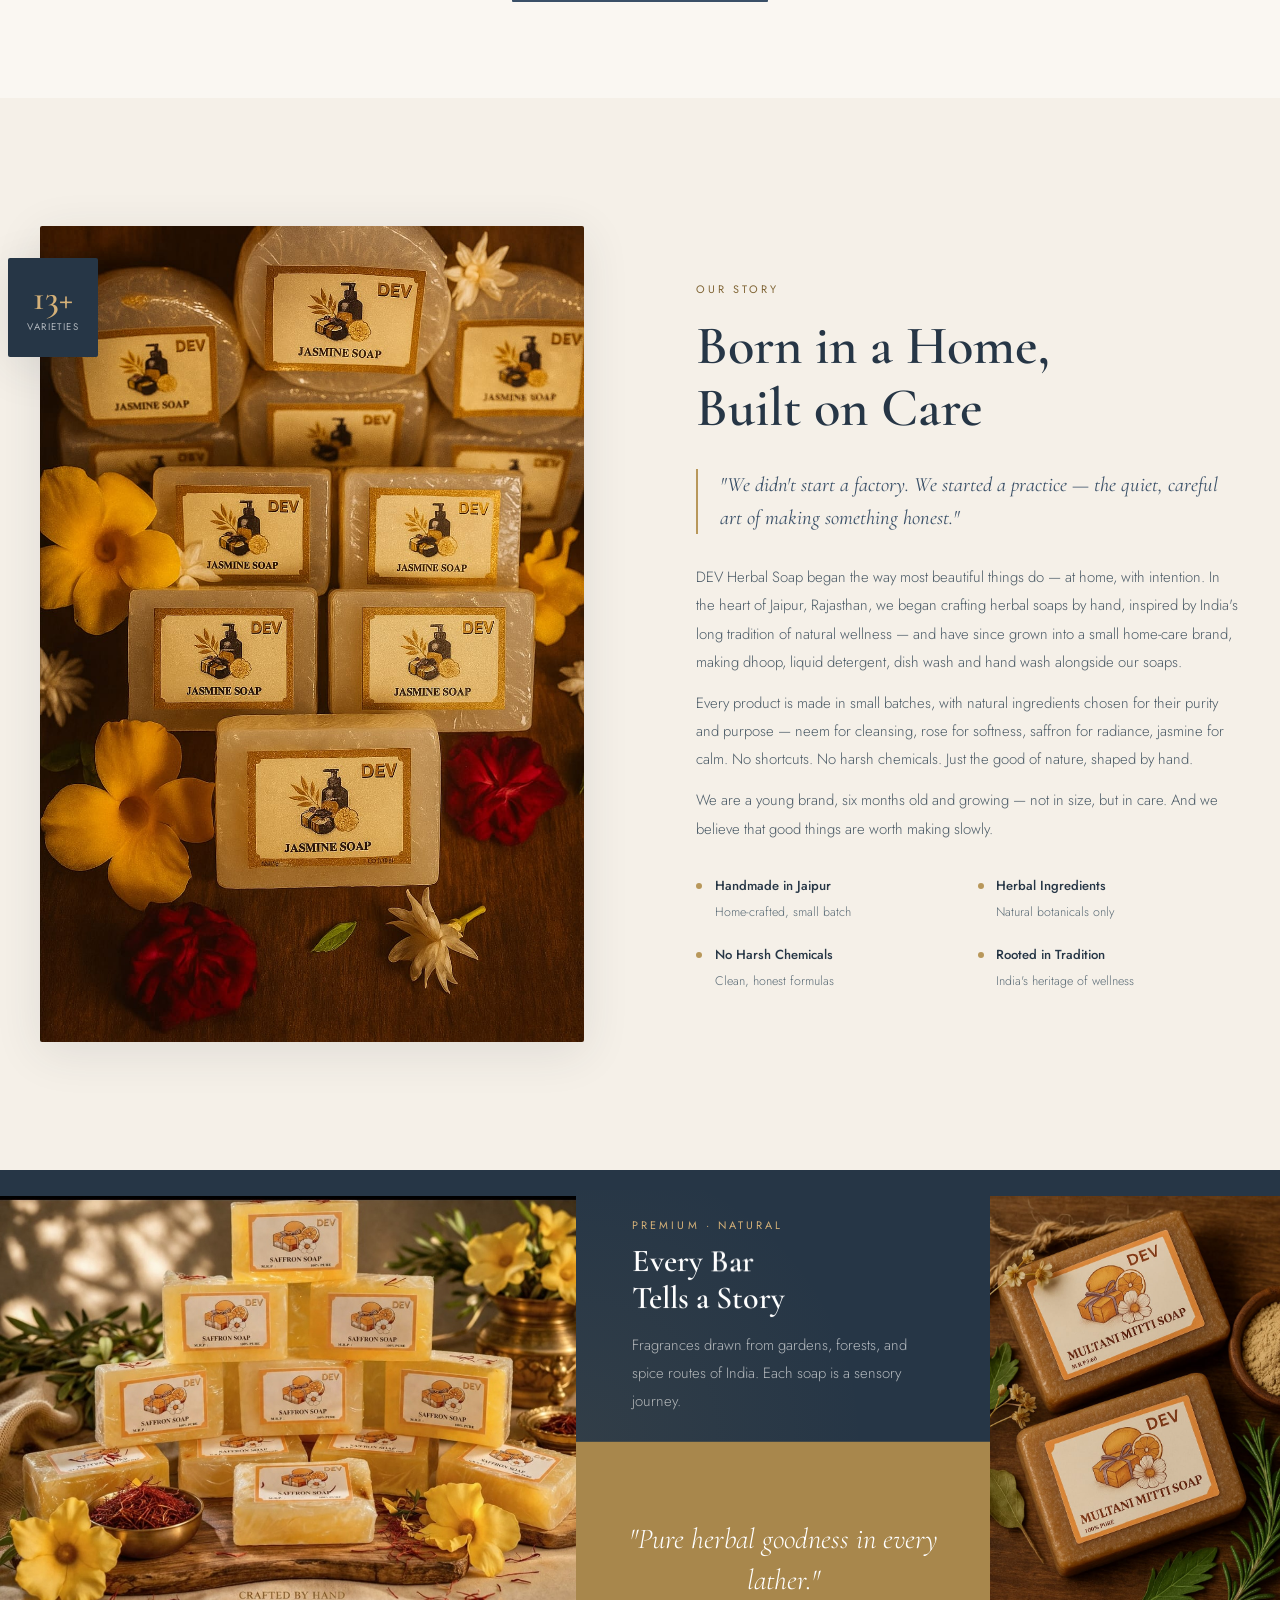
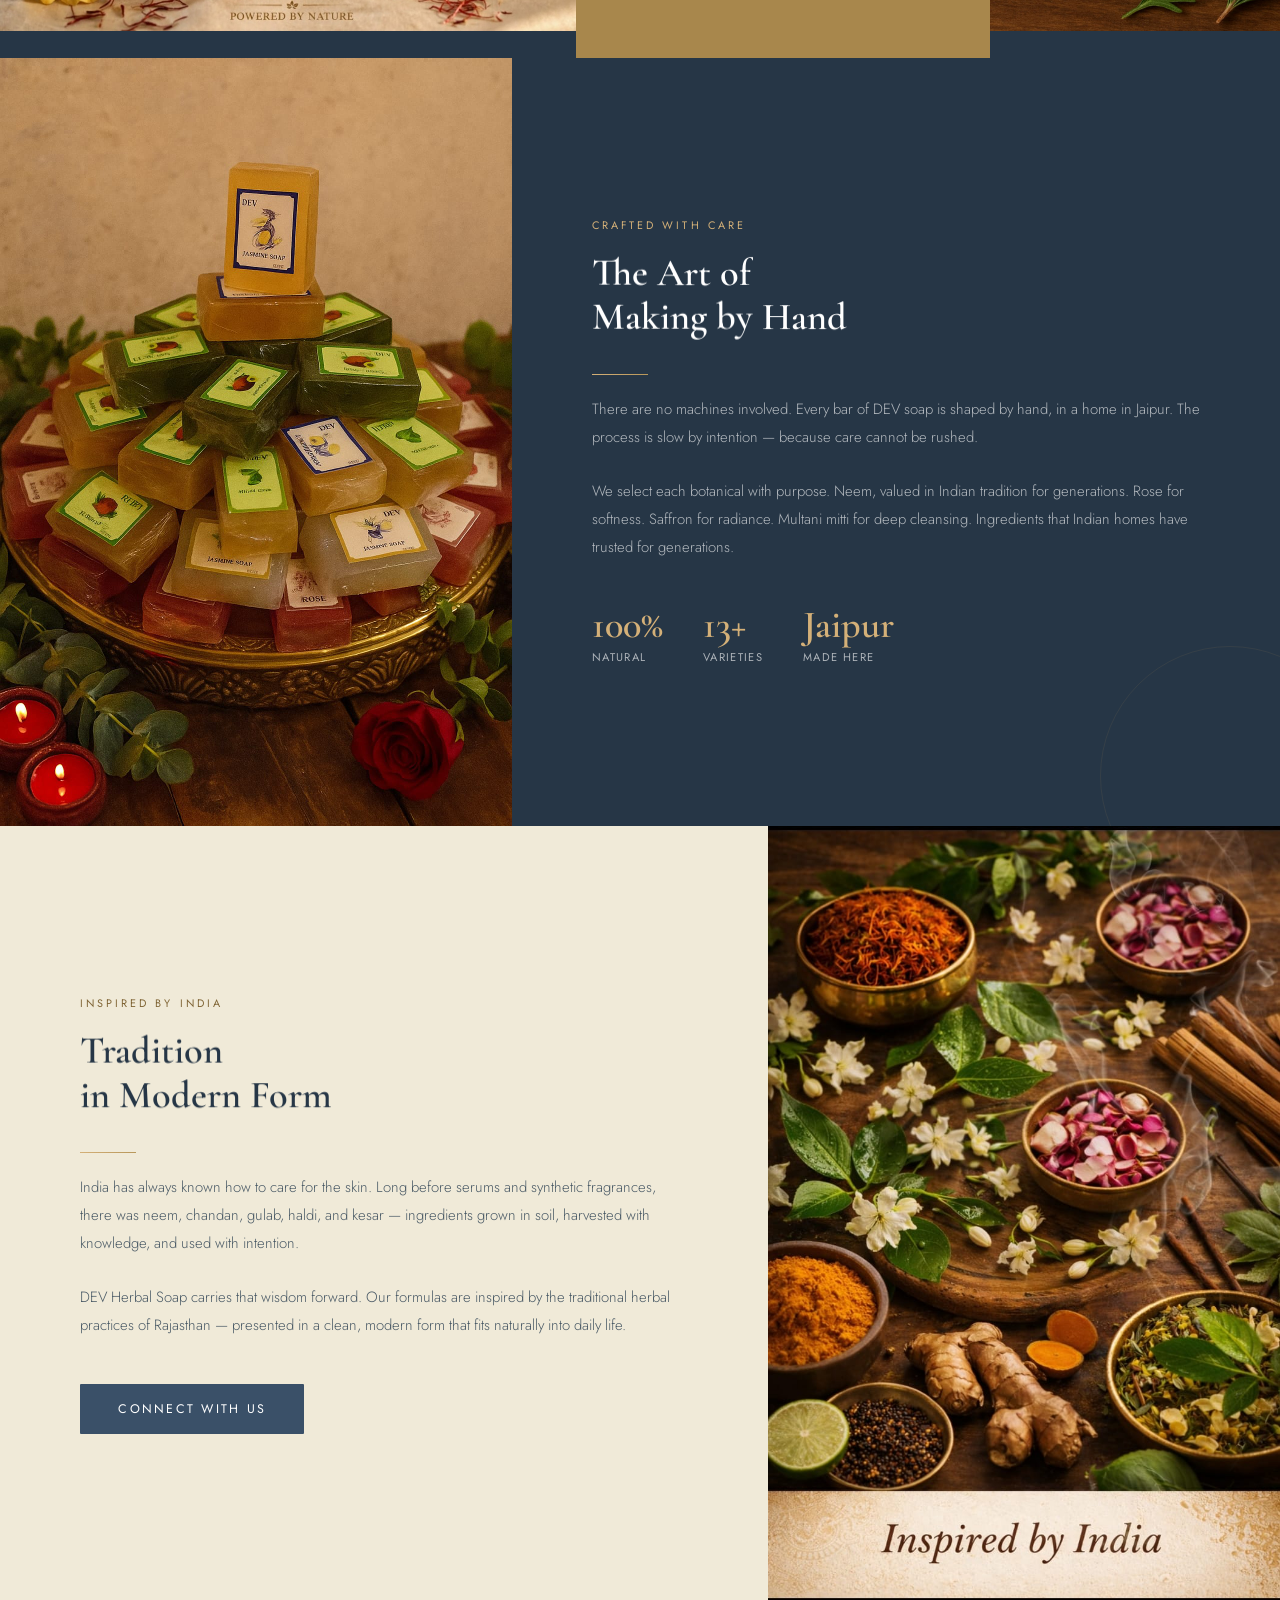
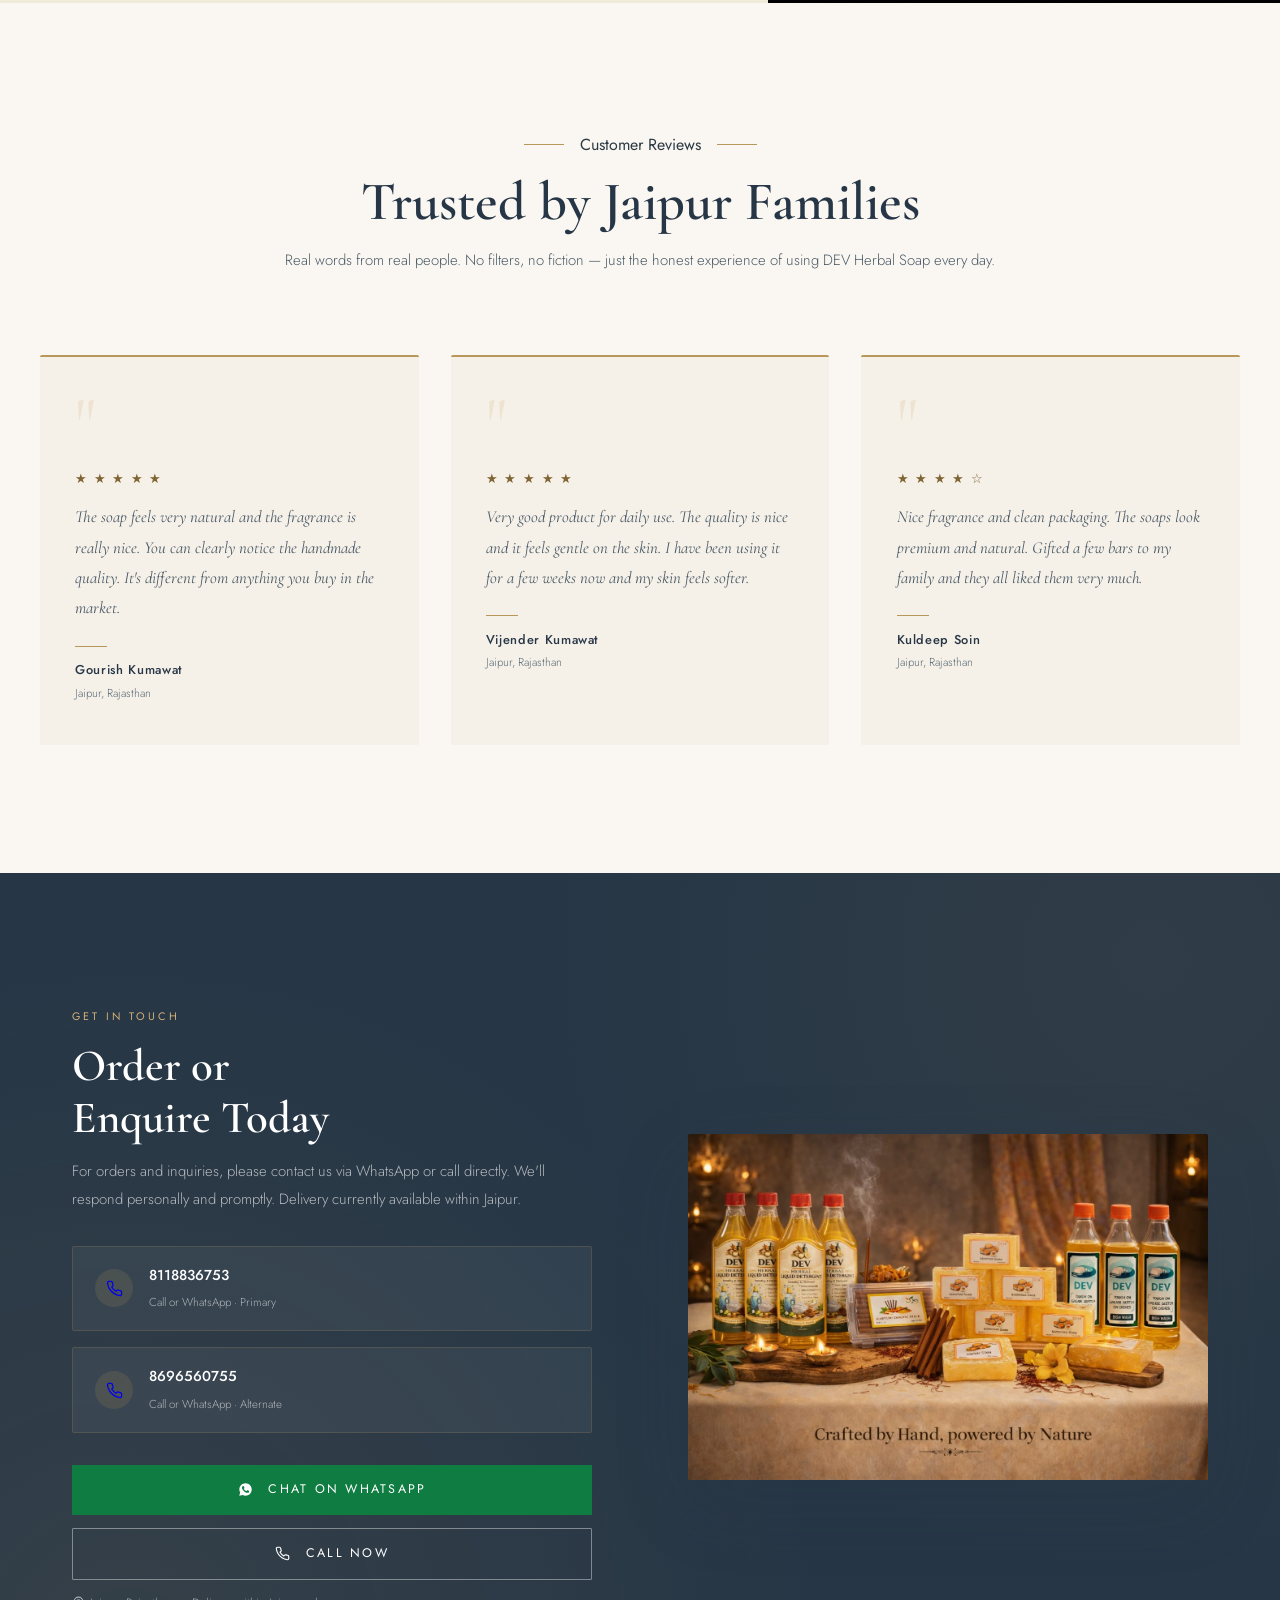
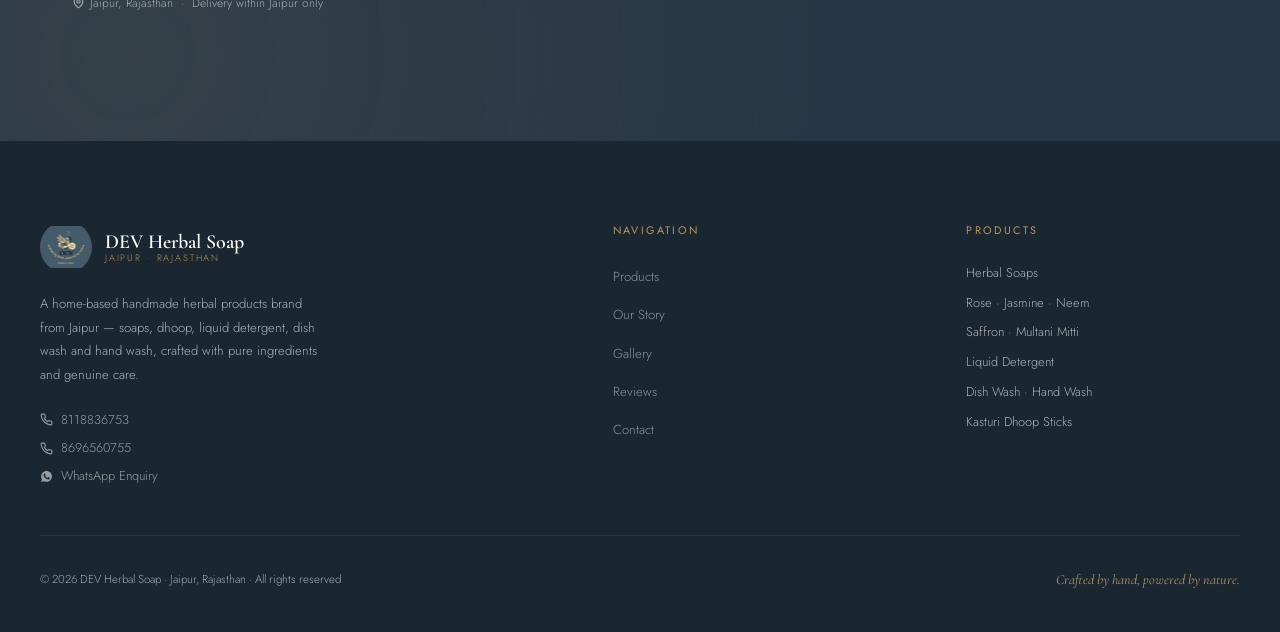
==== commit b8be0fce: "Show every photo whole, in its own shape - Gallery: column widths follow the saffron (4:3) and multa" ====
--- a/index.html
+++ b/index.html
@@ -206,7 +206,7 @@
 <section id="showcase">
   <div class="sc-grid">
     <div class="sc-col">
-      <div class="sc-img tall">
+      <div class="sc-img" style="aspect-ratio:1080/816">
         <img loading="lazy" decoding="async" width="1080" height="816" src="image12.jpg" class="keep-text" alt="DEV Saffron Soap stack" onerror="this.parentElement.style.background='#3a5068'">
         <div class="sc-img-ov"></div>
       </div>
@@ -222,8 +222,8 @@
       </div>
     </div>
     <div class="sc-col">
-      <div class="sc-img tall">
-        <img loading="lazy" decoding="async" width="853" height="1280" src="4image.jpeg" alt="DEV Multani Mitti Soap" onerror="this.parentElement.style.background='#4d6b84'">
+      <div class="sc-img" style="aspect-ratio:853/1280">
+        <img loading="lazy" decoding="async" width="853" height="1280" src="4image.jpeg" class="keep-text" alt="DEV Multani Mitti Soap" onerror="this.parentElement.style.background='#4d6b84'">
         <div class="sc-img-ov"></div>
       </div>
     </div>
@@ -234,7 +234,7 @@
 <section id="craft">
   <div class="craft-g">
     <div class="craft-img">
-      <img loading="lazy" decoding="async" width="1024" height="1536" src="image9.jpeg" alt="Pyramid of handmade DEV soap bars" onerror="this.src='image16.jpg'">
+      <img loading="lazy" decoding="async" width="1024" height="1536" src="image9.jpeg" class="keep-text" alt="Pyramid of handmade DEV soap bars" onerror="this.src='image16.jpg'">
     </div>
     <div class="craft-copy">
       <div class="lbl rv">Crafted with Care</div>
--- a/css/style.css
+++ b/css/style.css
@@ -99,7 +99,7 @@
 .img-rv img{scale:var(--s,1.12);translate:0 var(--py,0)}
 /* photos with a printed tagline: never zoomed or shifted, anchored to the bottom so the line stays whole */
 img.keep-text{object-position:50% 100%}
-.sc-img:hover img.keep-text,.nat-img:hover img.keep-text{transform:none}
+.sc-img:hover img.keep-text,.nat-img:hover img.keep-text,.craft-img:hover img.keep-text{transform:none}
 .js-anim .mq-track{animation:none}
 
 /* ─── PRELOADER ─── */
@@ -211,7 +211,7 @@
 #about{background:var(--cream)}
 .about-g{display:grid;grid-template-columns:1fr 1fr;gap:7rem;align-items:center}
 .about-cluster{position:relative}
-.about-main{width:100%;aspect-ratio:3/4;object-fit:cover;border-radius:2px;box-shadow:var(--sh-md)}
+.about-main{width:100%;aspect-ratio:2/3;object-fit:cover;border-radius:2px;box-shadow:var(--sh-md)}
 .about-accent{position:absolute;bottom:0;right:0;width:55%;aspect-ratio:4/3;object-fit:cover;border-radius:2px;box-shadow:var(--sh-lg);border:5px solid var(--cream)}
 .about-badge{position:absolute;top:2rem;left:-2rem;background:var(--navy-dark);color:#fff;padding:1.4rem 1.2rem;border-radius:2px;box-shadow:var(--sh-md);z-index:2;text-align:center}
 .ab-num{font-family:'Cormorant Garamond',serif;font-size:2.2rem;font-weight:600;color:var(--gold-lt);display:block;line-height:1}
@@ -227,7 +227,9 @@
 
 /* ─── SHOWCASE ─── */
 #showcase{background:var(--navy-dark);padding:0}
-.sc-grid{display:grid;grid-template-columns:1fr 1fr 1fr}
+.sc-grid{display:grid;grid-template-columns:1.3235fr .95fr .6664fr;align-items:center}
+.sc-grid>.sc-col:nth-child(2){align-self:stretch}
+.sc-grid>.sc-col:nth-child(2)>*{flex:1}
 .sc-col{display:flex;flex-direction:column}
 .sc-img{overflow:hidden;position:relative}
 .sc-img img{width:100%;height:100%;object-fit:cover;transition:transform .7s ease;display:block}
@@ -242,7 +244,7 @@
 .sc-txt .lbl{color:var(--gold-lt);margin-bottom:.6rem}
 .sc-txt .heading{color:#fff;font-size:clamp(1.6rem,2.5vw,2.2rem);margin-bottom:.8rem}
 .sc-txt .body-text{color:rgba(255,255,255,.65)}
-.sc-gold{background:#a8874c;display:flex;align-items:center;justify-content:center;padding:3rem;aspect-ratio:4/3}
+.sc-gold{background:#a8874c;display:flex;align-items:center;justify-content:center;padding:3rem}
 .sc-gold-q{font-family:'Cormorant Garamond',serif;font-size:1.8rem;font-weight:300;color:#fff;text-align:center;line-height:1.4;font-style:italic}
 
 /* ─── CATEGORIES ─── */
@@ -256,8 +258,8 @@
 
 /* ─── CRAFT ─── */
 #craft{background:var(--cream);padding:0}
-.craft-g{display:grid;grid-template-columns:1fr 1fr;min-height:600px}
-.craft-img{overflow:hidden}
+.craft-g{display:grid;grid-template-columns:minmax(0,2fr) minmax(0,3fr)}
+.craft-img{overflow:hidden;aspect-ratio:1024/1536}
 .craft-img img{width:100%;height:100%;object-fit:cover;transition:transform .8s ease;display:block}
 .craft-img:hover img{transform:scale(1.04)}
 .craft-copy{background:var(--navy-dark);display:flex;flex-direction:column;justify-content:center;padding:6rem 5rem;position:relative;overflow:hidden}
@@ -272,13 +274,13 @@
 
 /* ─── NATURE ─── */
 #nature{background:var(--parchment);padding:0}
-.nat-g{display:grid;grid-template-columns:1fr 1fr;min-height:540px}
+.nat-g{display:grid;grid-template-columns:minmax(0,3fr) minmax(0,2fr)}
 .nat-copy{display:flex;flex-direction:column;justify-content:center;padding:6rem 5rem;background:var(--parchment)}
 .nat-copy .lbl{margin-bottom:.5rem}
 .nat-copy .heading{font-size:clamp(1.8rem,3vw,2.6rem);margin-bottom:1rem}
 .nat-copy .rule{margin:1.2rem 0}
 .nat-copy .body-text{margin-bottom:.8rem}
-.nat-img{overflow:hidden}
+.nat-img{overflow:hidden;aspect-ratio:843/1280}
 .nat-img img{width:100%;height:100%;object-fit:cover;transition:transform .8s ease;display:block}
 .nat-img:hover img{transform:scale(1.04)}
 
@@ -347,6 +349,8 @@
 
 /* ─── RESPONSIVE ─── */
 @media(max-width:1100px){
+  .sc-grid{grid-template-columns:1.3235fr .6664fr}
+  .sc-grid>.sc-col:nth-child(2){grid-column:1/-1;grid-row:2;flex-direction:row}
   .ft{grid-template-columns:1fr 1fr;gap:2.5rem}
   .cat-grid{grid-template-columns:repeat(3,1fr)}
 }
@@ -374,12 +378,12 @@
   .hero-scroll{display:none}
   .about-g{grid-template-columns:1fr;gap:3rem}
   .craft-g,.nat-g{grid-template-columns:1fr}
-  .craft-img,.nat-img{aspect-ratio:4/3;overflow:hidden}
   .craft-copy,.nat-copy{padding:4rem 2.5rem}
   .t-grid{grid-template-columns:1fr 1fr}
   .contact-inner{grid-template-columns:1fr;gap:3rem;padding:5rem 2rem}
   .ct-vis{display:none}
   .sc-grid{grid-template-columns:1fr}
+  .sc-grid>.sc-col:nth-child(2){flex-direction:column}
   nav ul,.nav-wa{display:none}
   .burger{display:flex}
   #nav{padding:0 1.5rem}
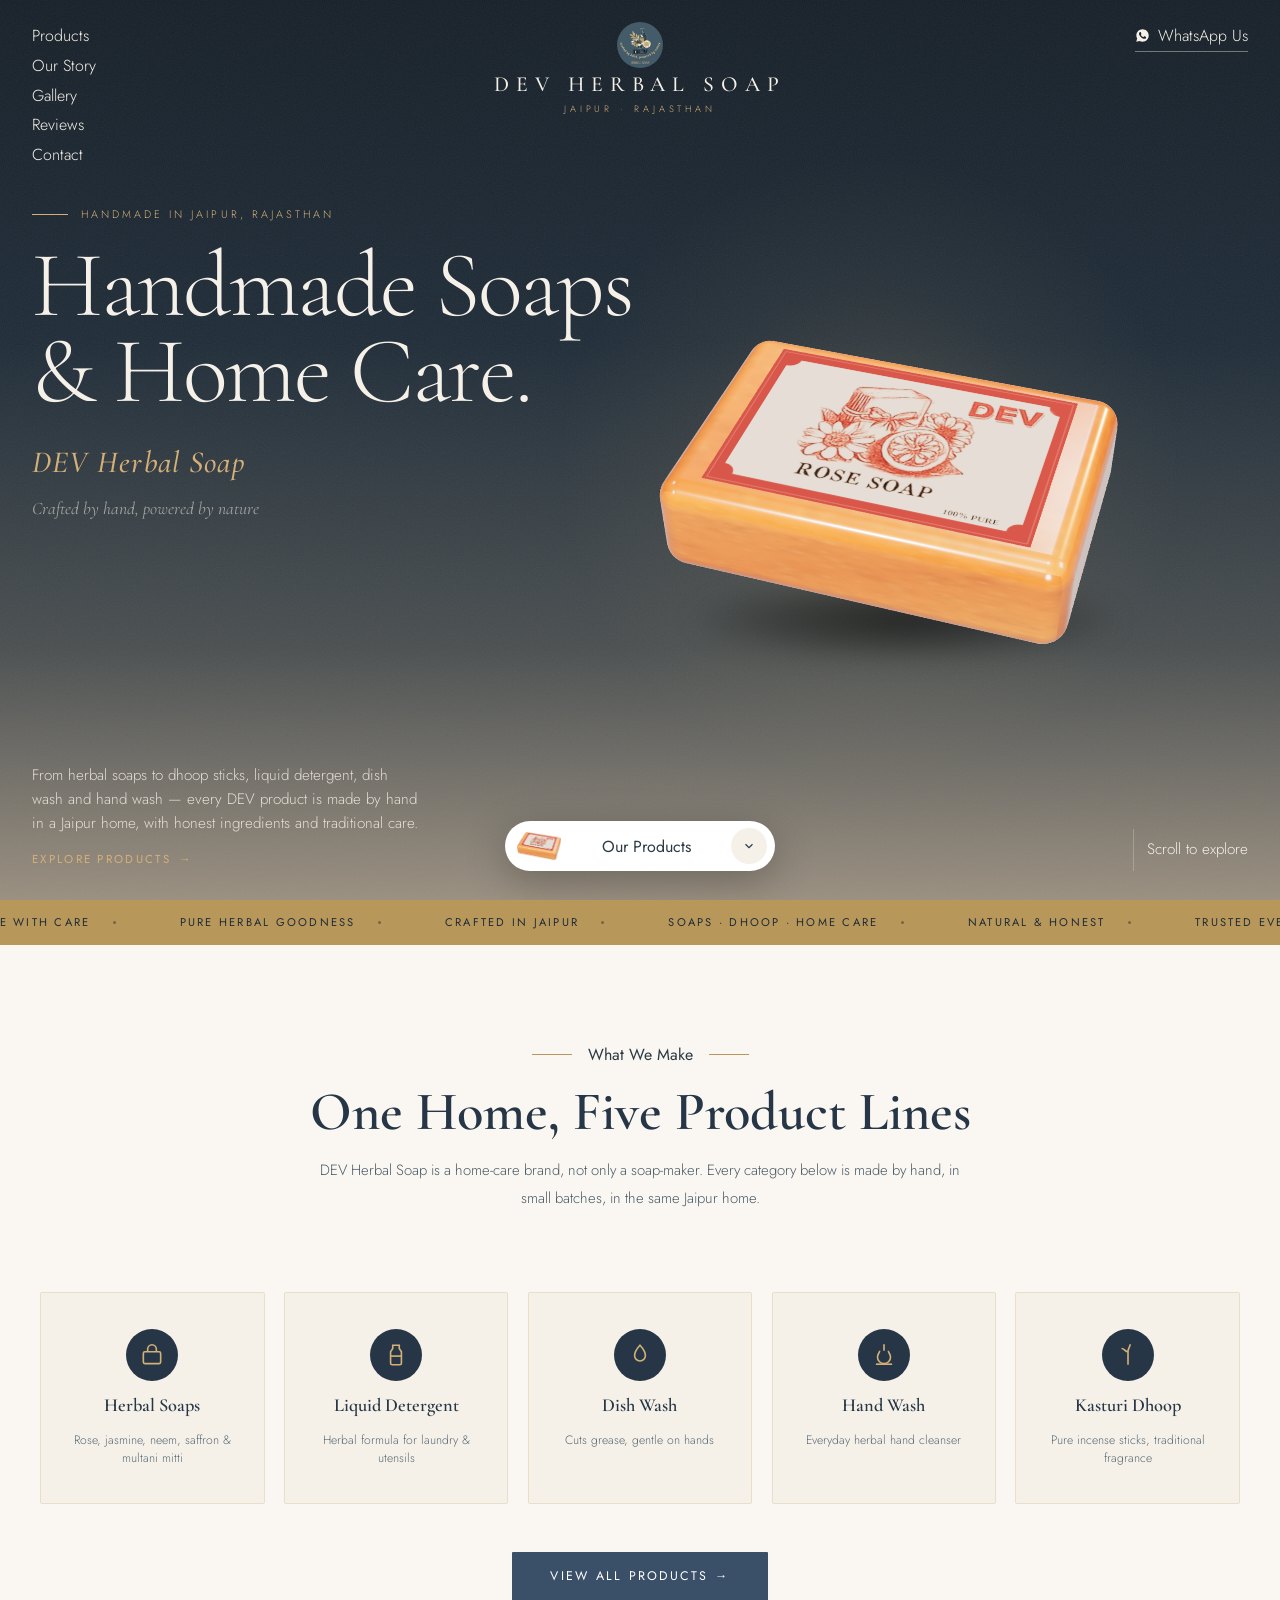
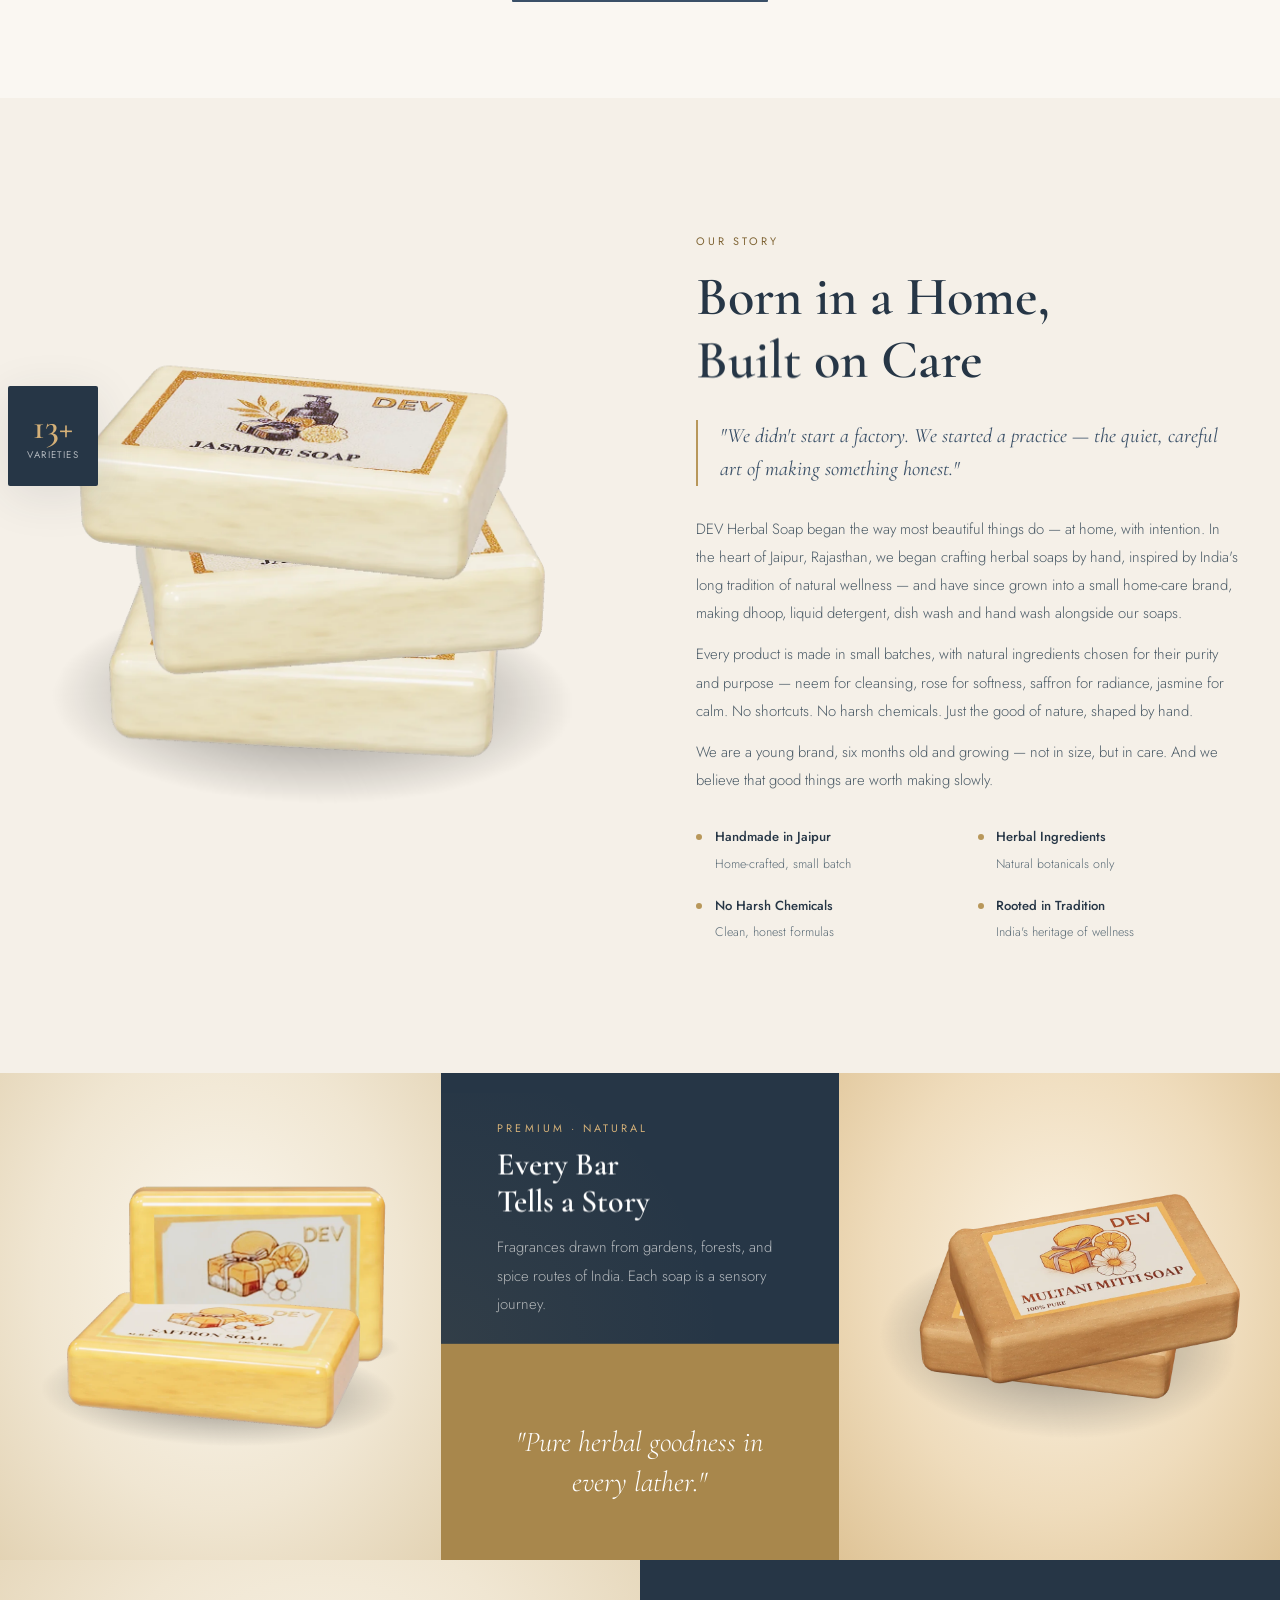
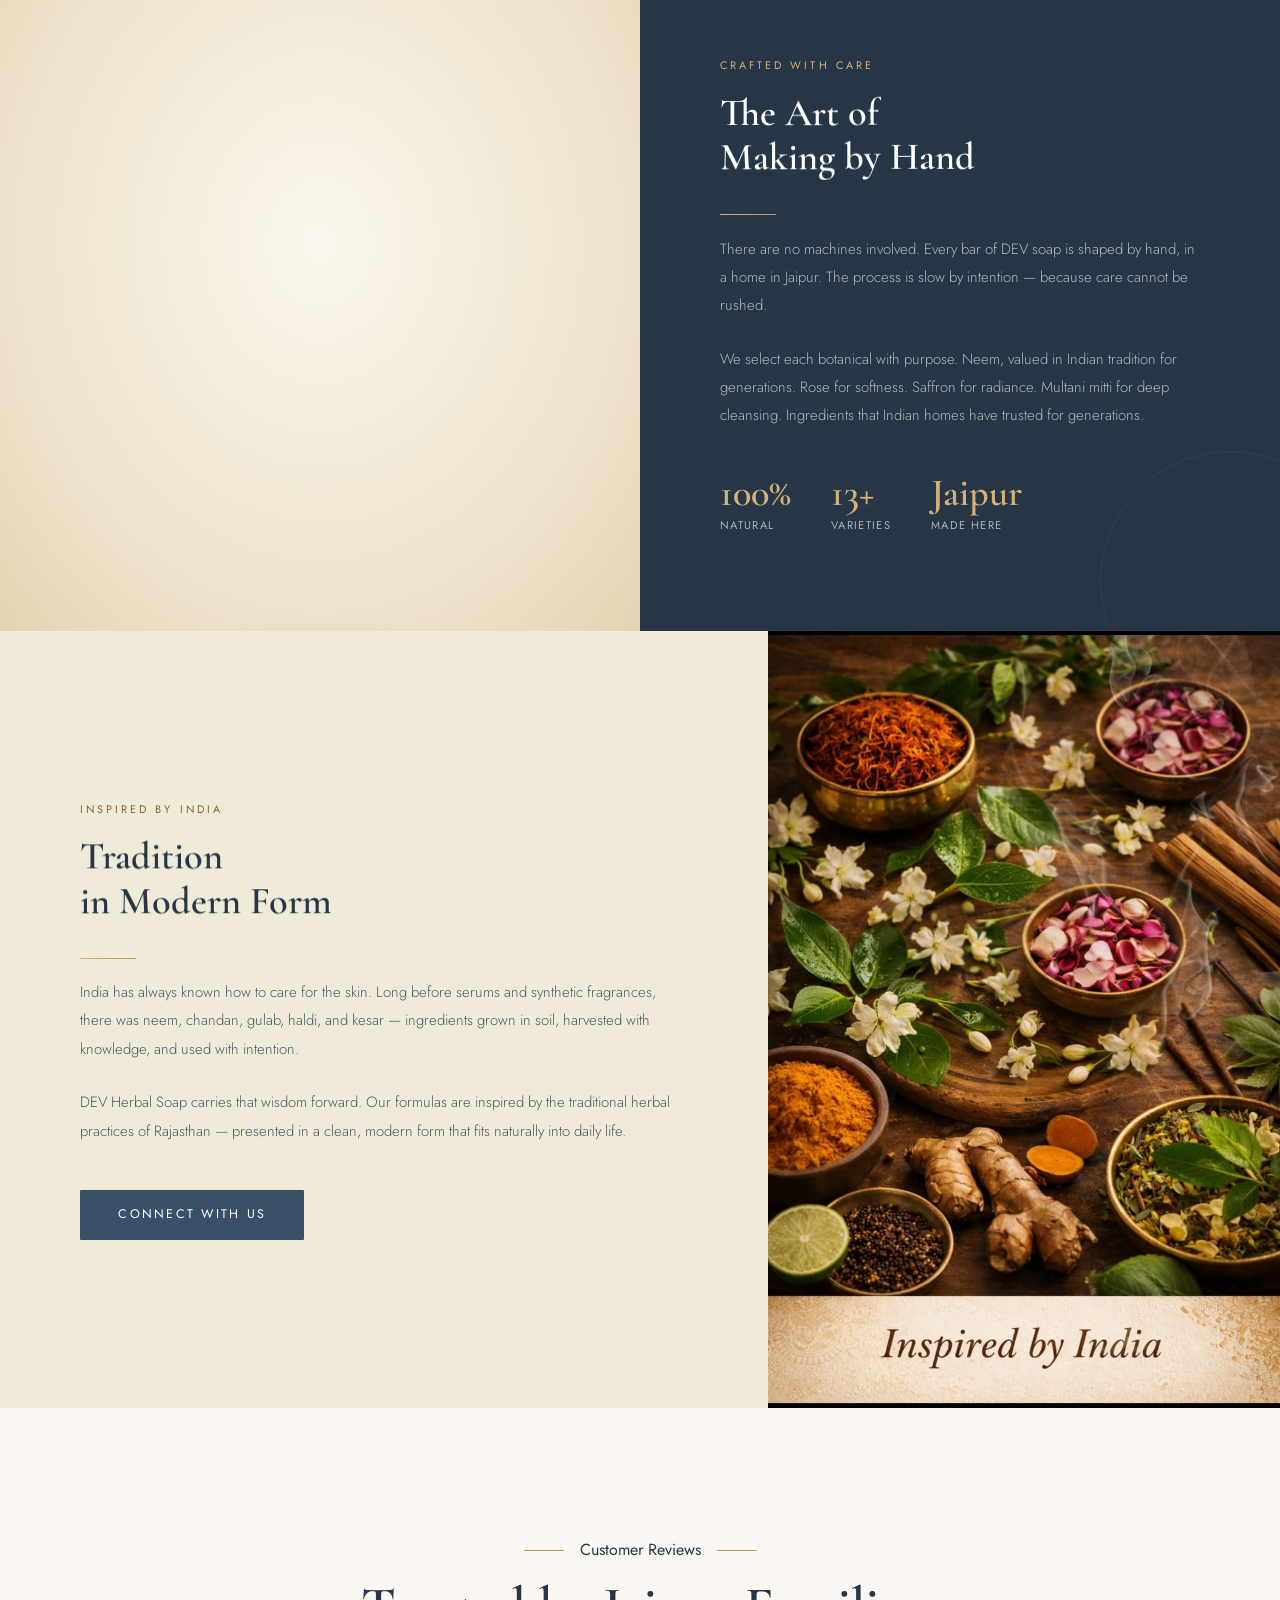
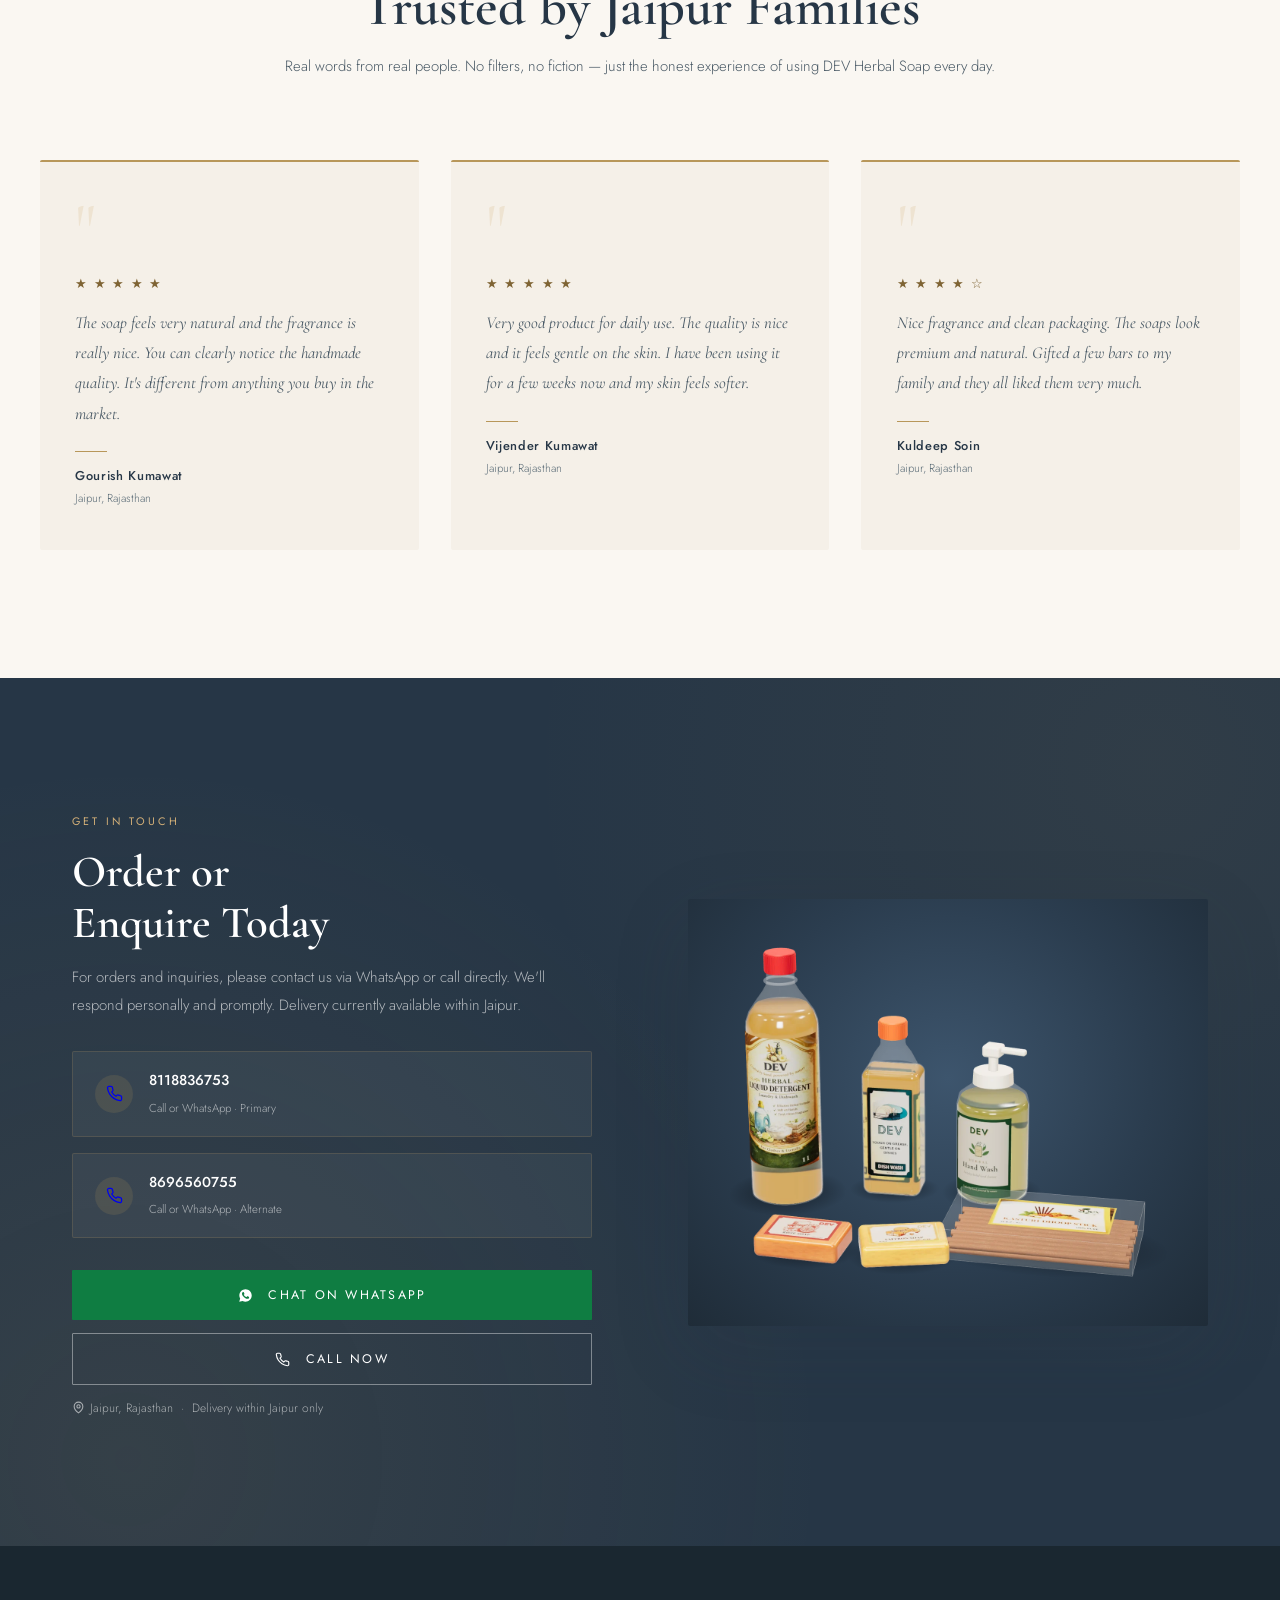
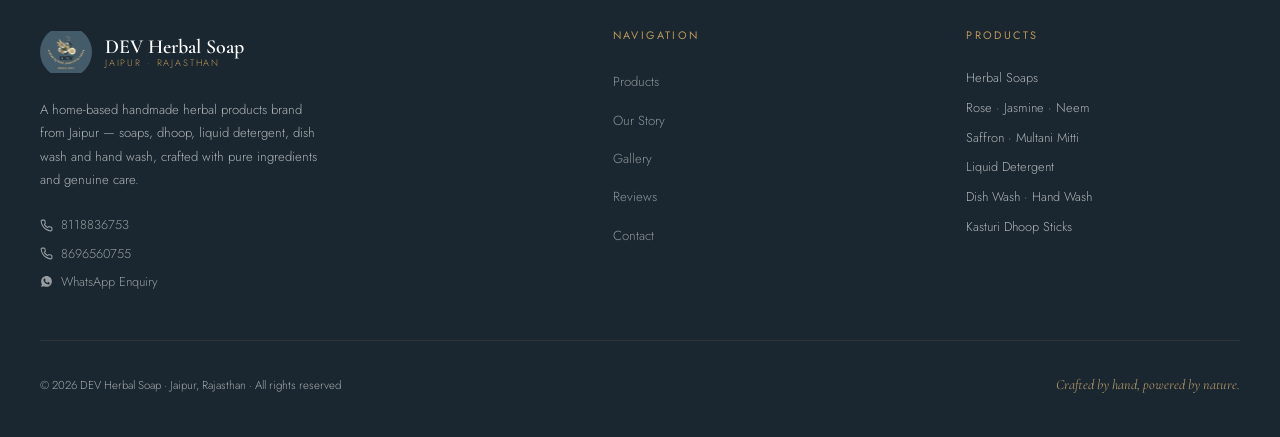
==== commit 69722082: "Replace product photos with 3D product models Model every DEV product in three.js with its real labe" ====
--- a/index.html
+++ b/index.html
@@ -181,7 +181,7 @@
   <div class="wrap">
     <div class="about-g">
       <div class="about-cluster rl">
-        <img loading="lazy" decoding="async" width="1024" height="1536" src="2image.jpeg" alt="Stack of DEV Jasmine Soap bars" class="about-main" onerror="this.src='image9.jpeg'">
+        <img loading="lazy" decoding="async" width="1135" height="963" src="models/jasmine-stack.webp" alt="Three DEV Jasmine Soap bars stacked" class="about-main model">
         <div class="about-badge"><span class="ab-num">13+</span><span class="ab-lbl">Varieties</span></div>
       </div>
       <div class="about-txt rr">
@@ -206,9 +206,8 @@
 <section id="showcase">
   <div class="sc-grid">
     <div class="sc-col">
-      <div class="sc-img" style="aspect-ratio:1080/816">
-        <img loading="lazy" decoding="async" width="1080" height="816" src="image12.jpg" class="keep-text" alt="DEV Saffron Soap stack" onerror="this.parentElement.style.background='#3a5068'">
-        <div class="sc-img-ov"></div>
+      <div class="sc-img panel">
+        <img loading="lazy" decoding="async" width="1057" height="776" src="models/saffron.webp" class="model" alt="Two DEV Saffron Soap bars">
       </div>
     </div>
     <div class="sc-col">
@@ -222,9 +221,8 @@
       </div>
     </div>
     <div class="sc-col">
-      <div class="sc-img" style="aspect-ratio:853/1280">
-        <img loading="lazy" decoding="async" width="853" height="1280" src="4image.jpeg" class="keep-text" alt="DEV Multani Mitti Soap" onerror="this.parentElement.style.background='#4d6b84'">
-        <div class="sc-img-ov"></div>
+      <div class="sc-img panel panel-warm">
+        <img loading="lazy" decoding="async" width="1140" height="786" src="models/multani.webp" class="model" alt="Two DEV Multani Mitti Soap bars">
       </div>
     </div>
   </div>
@@ -233,8 +231,8 @@
 <!-- CRAFT -->
 <section id="craft">
   <div class="craft-g">
-    <div class="craft-img">
-      <img loading="lazy" decoding="async" width="1024" height="1536" src="image9.jpeg" class="keep-text" alt="Pyramid of handmade DEV soap bars" onerror="this.src='image16.jpg'">
+    <div class="craft-img panel">
+      <img loading="lazy" decoding="async" width="1200" height="453" src="models/pyramid.webp" class="model" alt="Pyramid of handmade DEV soap bars — multani mitti, rose, saffron and jasmine">
     </div>
     <div class="craft-copy">
       <div class="lbl rv">Crafted with Care</div>
@@ -329,8 +327,8 @@
       <p class="ct-note rv"><svg width="13" height="13" viewBox="0 0 24 24" fill="none" stroke="currentColor" stroke-width="2" aria-hidden="true" style="vertical-align:-2px;margin-right:.3rem"><path d="M20 10c0 6-8 12-8 12s-8-6-8-12a8 8 0 0 1 16 0Z"/><circle cx="12" cy="10" r="3"/></svg>Jaipur, Rajasthan &nbsp;·&nbsp; Delivery within Jaipur only</p>
     </div>
     <div class="ct-vis rr">
-      <div class="ct-frame">
-        <img loading="lazy" decoding="async" width="1280" height="853" src="image16.jpg" class="keep-text" alt="DEV Herbal Products — full range" onerror="this.src='image9.jpeg'">
+      <div class="ct-frame panel panel-dark">
+        <img loading="lazy" decoding="async" width="1200" height="914" src="models/range.webp" class="model" alt="The DEV range — liquid detergent, dish wash, hand wash, Kasturi dhoop sticks and herbal soaps">
       </div>
     </div>
   </div>
@@ -583,8 +581,8 @@
 
   /* ── IMAGES: wipe-in reveal + inner parallax ── */
   document.querySelectorAll('.craft-img, .nat-img, .sc-img, .ct-frame').forEach(c => {
-    if (c.querySelector('img.keep-text')) {
-      // tagline photos only wipe in, so the printed line is never cropped
+    if (c.querySelector('img.keep-text, img.model')) {
+      // tagline photos and product models only wipe in, so nothing is cropped
       c.classList.add('img-clip');
       gsap.fromTo(c, {'--clip': '100%'}, {'--clip': '0%', duration: 1.6, ease: 'expo.out',
         scrollTrigger: {trigger: c, start: 'top 88%'}, onComplete: () => c.classList.remove('img-clip')});
--- a/css/style.css
+++ b/css/style.css
@@ -97,6 +97,13 @@
 
 /* scroll-driven image reveal + parallax (vars set from JS) */
 .img-rv img{scale:var(--s,1.12);translate:0 var(--py,0)}
+/* product models: pre-rendered 3D (models/*.webp) on soft studio panels */
+.panel{position:relative;display:flex;align-items:center;justify-content:center;background:radial-gradient(ellipse at 50% 42%,#fbf7ee 0%,#f0e6d2 58%,#e3d3b4 100%)}
+.panel-warm{background:radial-gradient(ellipse at 50% 42%,#fbf3e4 0%,#efdcbc 58%,#dfc497 100%)}
+.panel-dark{background:radial-gradient(ellipse at 50% 42%,#3d556d 0%,#2b3d4f 55%,#1f2c38 100%)}
+img.model{display:block;width:100%;height:auto;max-height:100%;object-fit:contain;animation:modelFloat 7s ease-in-out infinite}
+.panel img.model{width:auto;max-width:100%;height:auto;max-height:100%;object-fit:contain}
+@keyframes modelFloat{0%,100%{transform:translateY(0)}50%{transform:translateY(-10px)}}
 /* photos with a printed tagline: never zoomed or shifted, anchored to the bottom so the line stays whole */
 img.keep-text{object-position:50% 100%}
 .sc-img:hover img.keep-text,.nat-img:hover img.keep-text,.craft-img:hover img.keep-text{transform:none}
@@ -211,7 +218,7 @@
 #about{background:var(--cream)}
 .about-g{display:grid;grid-template-columns:1fr 1fr;gap:7rem;align-items:center}
 .about-cluster{position:relative}
-.about-main{width:100%;aspect-ratio:2/3;object-fit:cover;border-radius:2px;box-shadow:var(--sh-md)}
+.about-main{width:100%;height:auto}
 .about-accent{position:absolute;bottom:0;right:0;width:55%;aspect-ratio:4/3;object-fit:cover;border-radius:2px;box-shadow:var(--sh-lg);border:5px solid var(--cream)}
 .about-badge{position:absolute;top:2rem;left:-2rem;background:var(--navy-dark);color:#fff;padding:1.4rem 1.2rem;border-radius:2px;box-shadow:var(--sh-md);z-index:2;text-align:center}
 .ab-num{font-family:'Cormorant Garamond',serif;font-size:2.2rem;font-weight:600;color:var(--gold-lt);display:block;line-height:1}
@@ -227,11 +234,11 @@
 
 /* ─── SHOWCASE ─── */
 #showcase{background:var(--navy-dark);padding:0}
-.sc-grid{display:grid;grid-template-columns:1.3235fr .95fr .6664fr;align-items:center}
-.sc-grid>.sc-col:nth-child(2){align-self:stretch}
+.sc-grid{display:grid;grid-template-columns:1fr .9fr 1fr}
 .sc-grid>.sc-col:nth-child(2)>*{flex:1}
 .sc-col{display:flex;flex-direction:column}
-.sc-img{overflow:hidden;position:relative}
+.sc-img{overflow:hidden;position:relative;flex:1}
+.sc-img.panel{padding:2.5rem 2rem;min-height:440px}
 .sc-img img{width:100%;height:100%;object-fit:cover;transition:transform .7s ease;display:block}
 .sc-img:hover img{transform:scale(1.06)}
 .sc-img-ov{position:absolute;inset:0;background:linear-gradient(180deg,transparent 50%,rgba(38,54,70,.6) 100%);opacity:0;transition:opacity .4s}
@@ -258,8 +265,9 @@
 
 /* ─── CRAFT ─── */
 #craft{background:var(--cream);padding:0}
-.craft-g{display:grid;grid-template-columns:minmax(0,2fr) minmax(0,3fr)}
-.craft-img{overflow:hidden;aspect-ratio:1024/1536}
+.craft-g{display:grid;grid-template-columns:1fr 1fr}
+.craft-img{overflow:hidden}
+.craft-img.panel{padding:4rem 3rem;min-height:560px}
 .craft-img img{width:100%;height:100%;object-fit:cover;transition:transform .8s ease;display:block}
 .craft-img:hover img{transform:scale(1.04)}
 .craft-copy{background:var(--navy-dark);display:flex;flex-direction:column;justify-content:center;padding:6rem 5rem;position:relative;overflow:hidden}
@@ -313,6 +321,7 @@
 .ct-note{font-size:.75rem;color:rgba(255,255,255,.58);font-weight:300;margin-top:.8rem}
 .ct-vis{position:relative}
 .ct-frame{border-radius:2px;overflow:hidden;box-shadow:var(--sh-lg);aspect-ratio:3/2}
+.ct-frame.panel{aspect-ratio:auto;padding:2.5rem 2rem}
 .ct-frame img{width:100%;height:100%;object-fit:cover}
 .ct-logo-float{position:absolute;bottom:-1.5rem;left:-1.5rem;width:110px;height:110px;background:var(--navy-dark);border-radius:50%;display:flex;align-items:center;justify-content:center;box-shadow:var(--sh-md);border:4px solid var(--navy-dark);overflow:hidden}
 .ct-logo-float img{width:100%;height:100%;object-fit:contain}
@@ -349,7 +358,7 @@
 
 /* ─── RESPONSIVE ─── */
 @media(max-width:1100px){
-  .sc-grid{grid-template-columns:1.3235fr .6664fr}
+  .sc-grid{grid-template-columns:1fr 1fr}
   .sc-grid>.sc-col:nth-child(2){grid-column:1/-1;grid-row:2;flex-direction:row}
   .ft{grid-template-columns:1fr 1fr;gap:2.5rem}
   .cat-grid{grid-template-columns:repeat(3,1fr)}
@@ -378,6 +387,8 @@
   .hero-scroll{display:none}
   .about-g{grid-template-columns:1fr;gap:3rem}
   .craft-g,.nat-g{grid-template-columns:1fr}
+  .craft-img.panel{min-height:0;padding:3rem 1.5rem}
+  .sc-img.panel{min-height:0;padding:2.5rem 1.5rem}
   .craft-copy,.nat-copy{padding:4rem 2.5rem}
   .t-grid{grid-template-columns:1fr 1fr}
   .contact-inner{grid-template-columns:1fr;gap:3rem;padding:5rem 2rem}
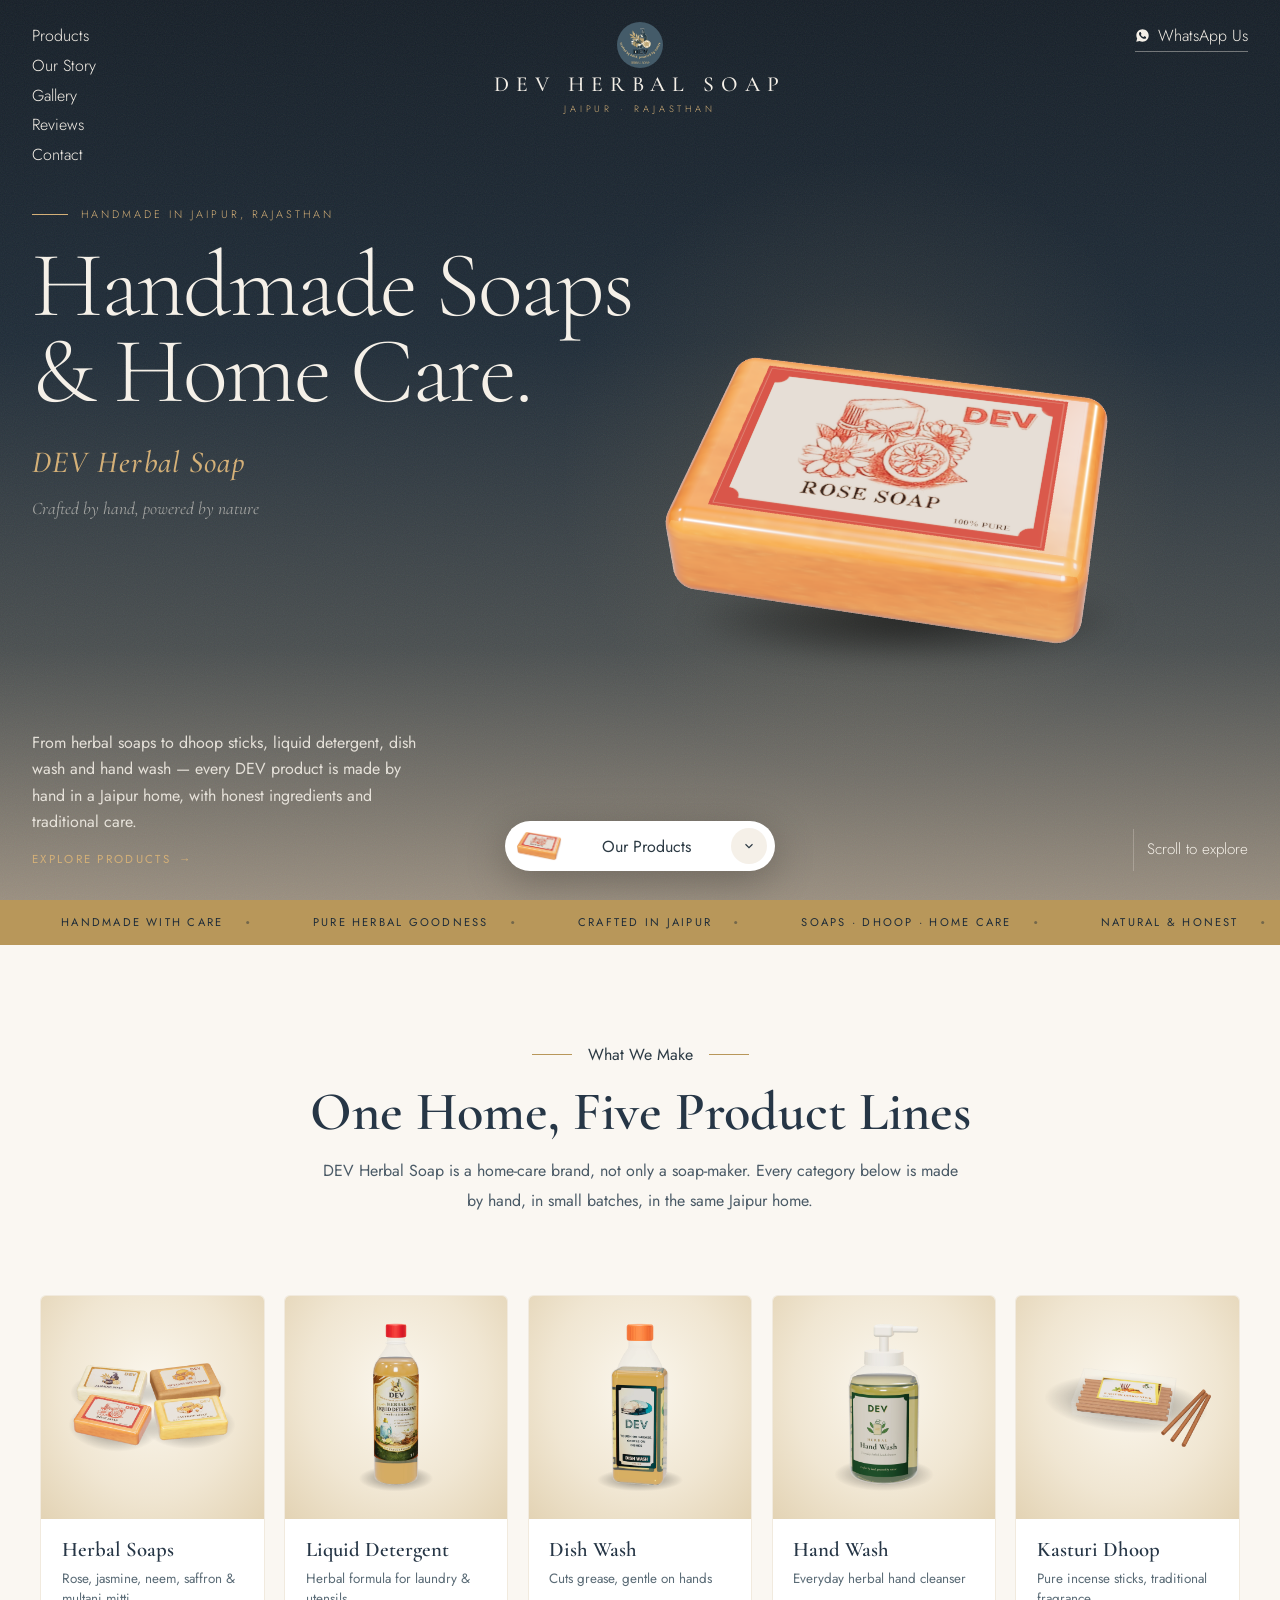
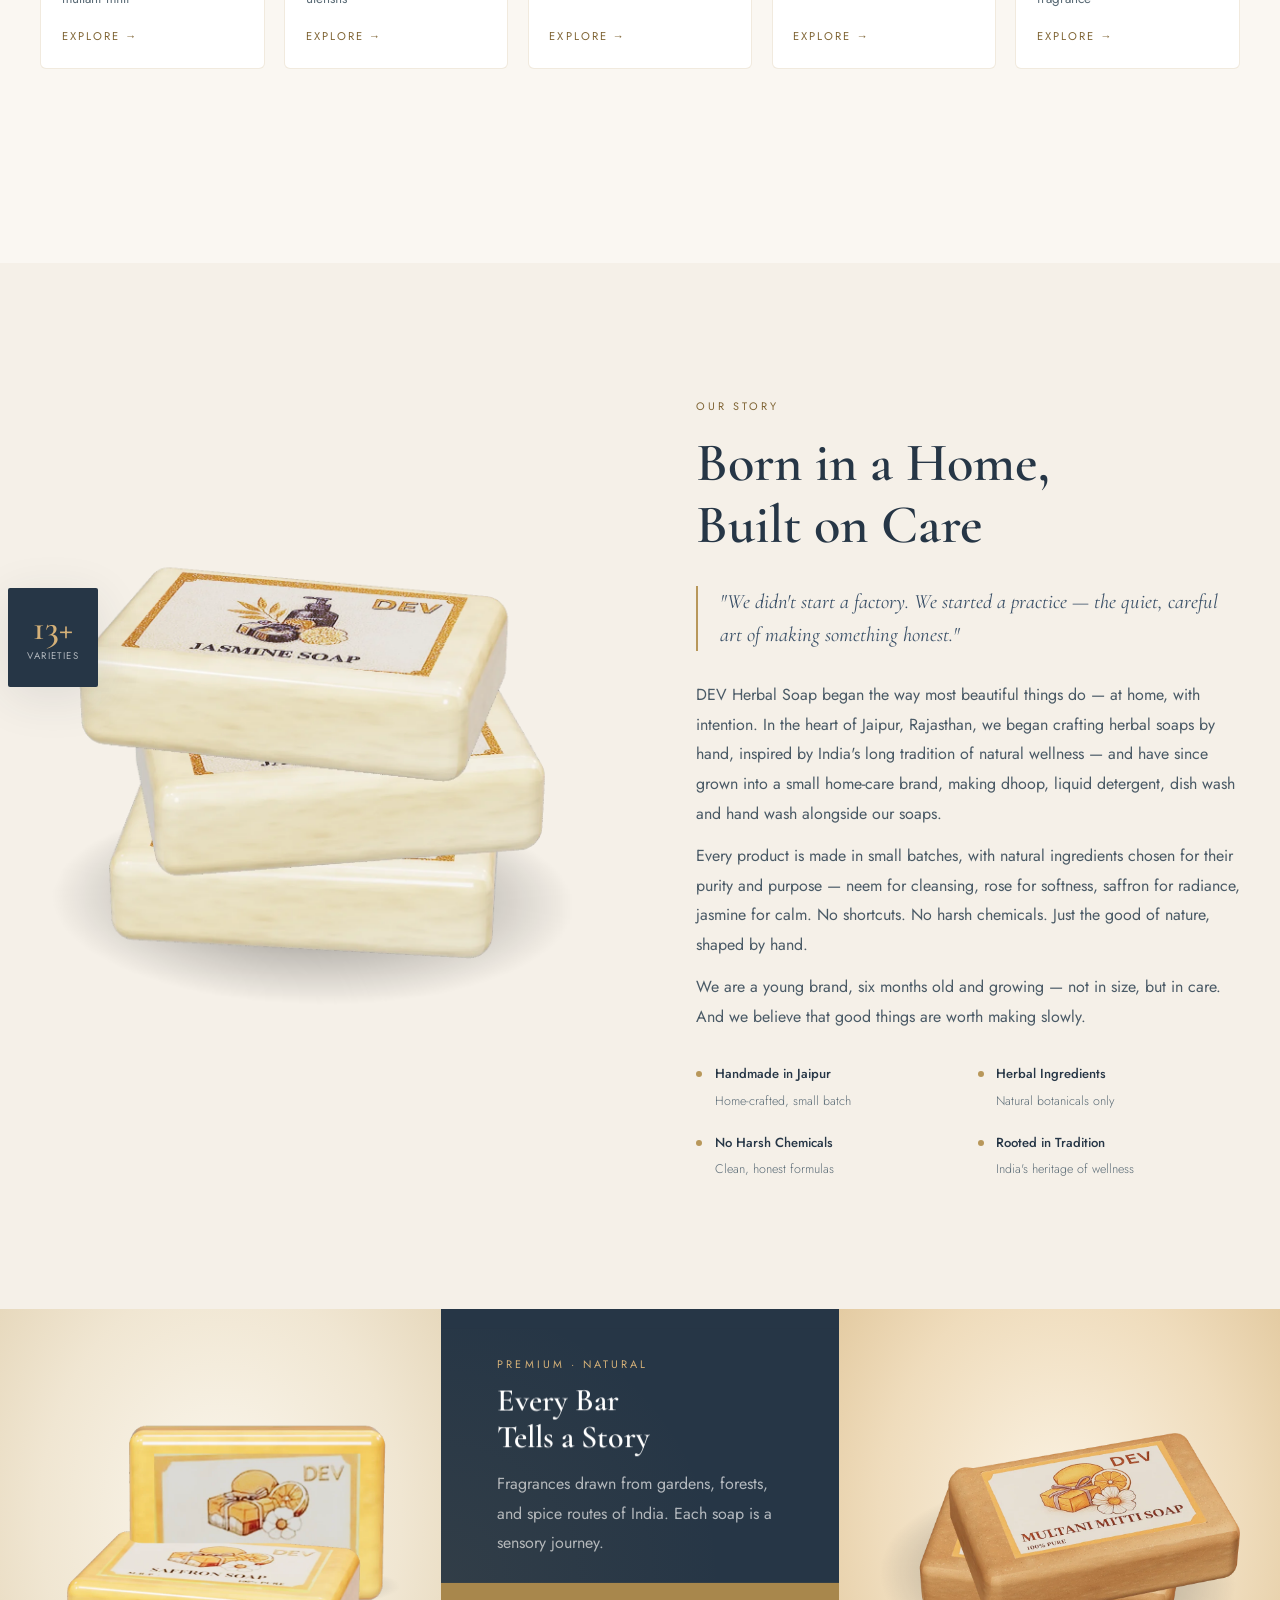
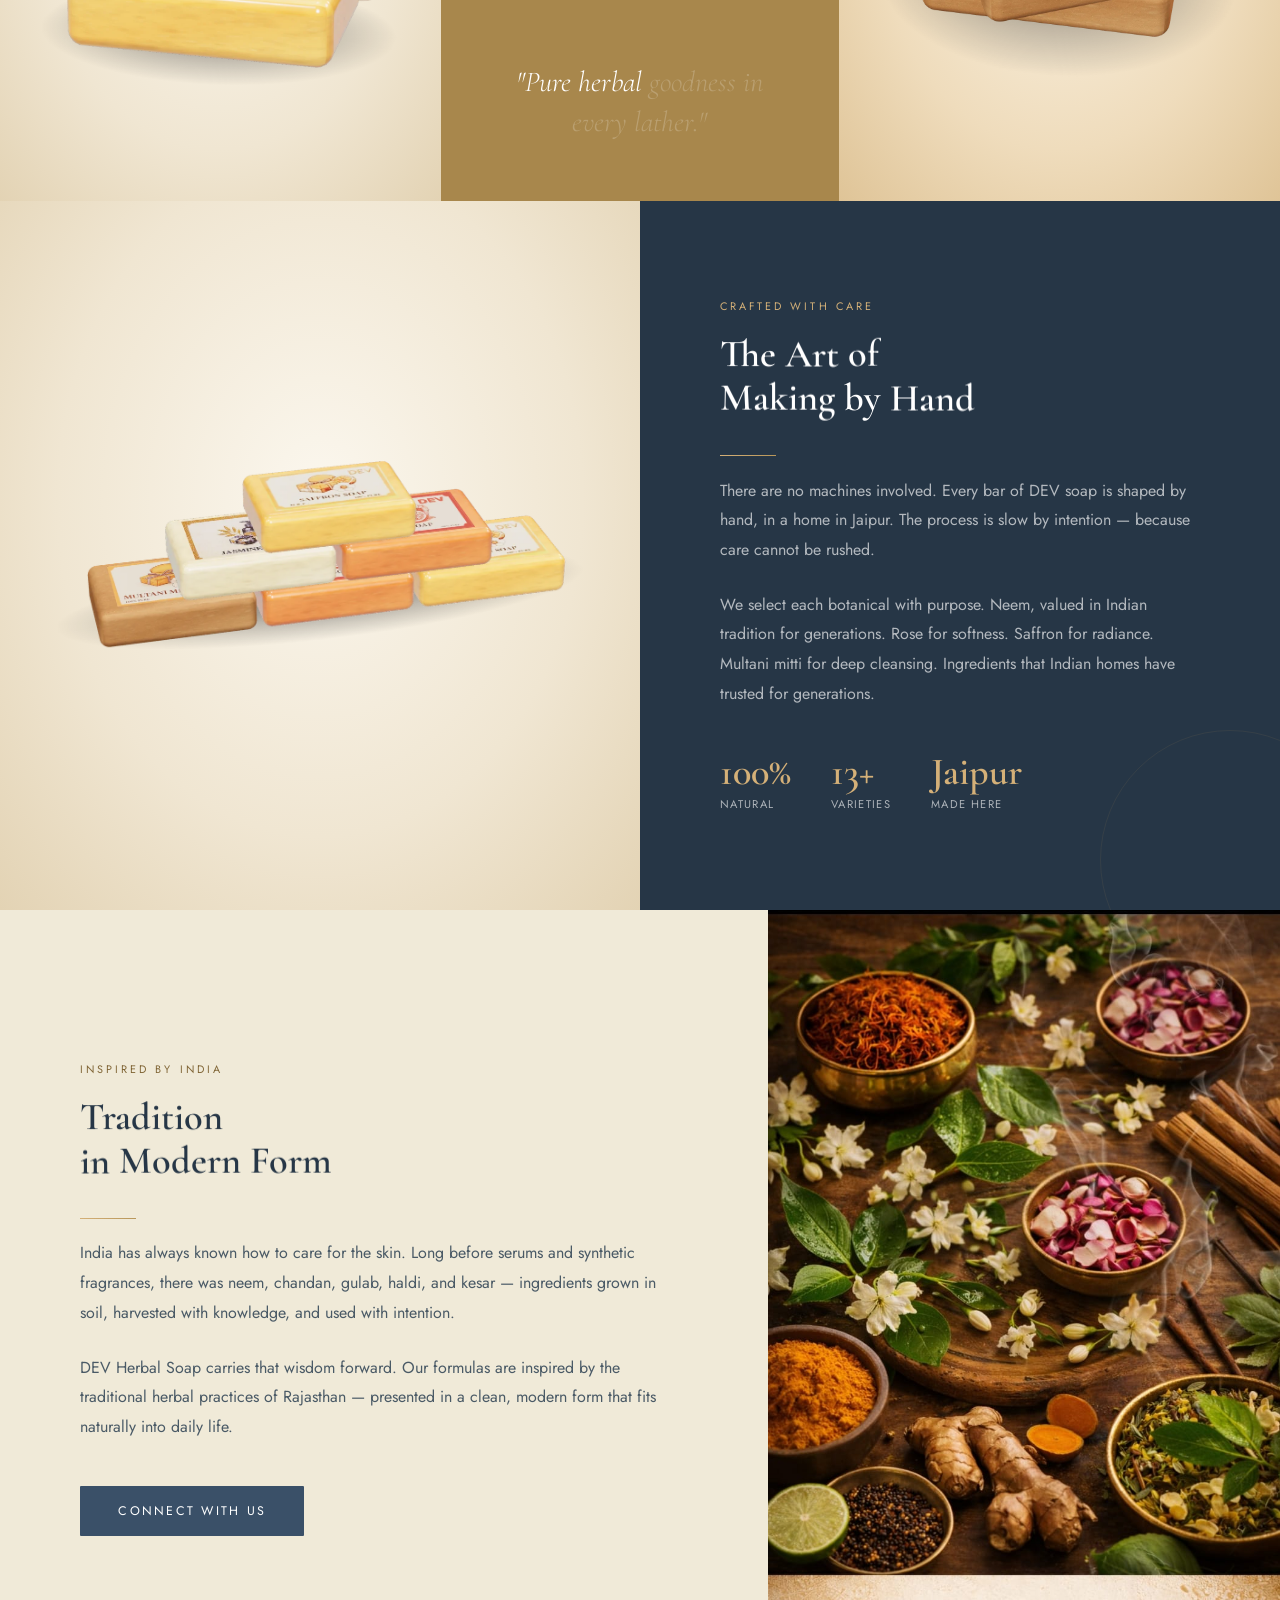
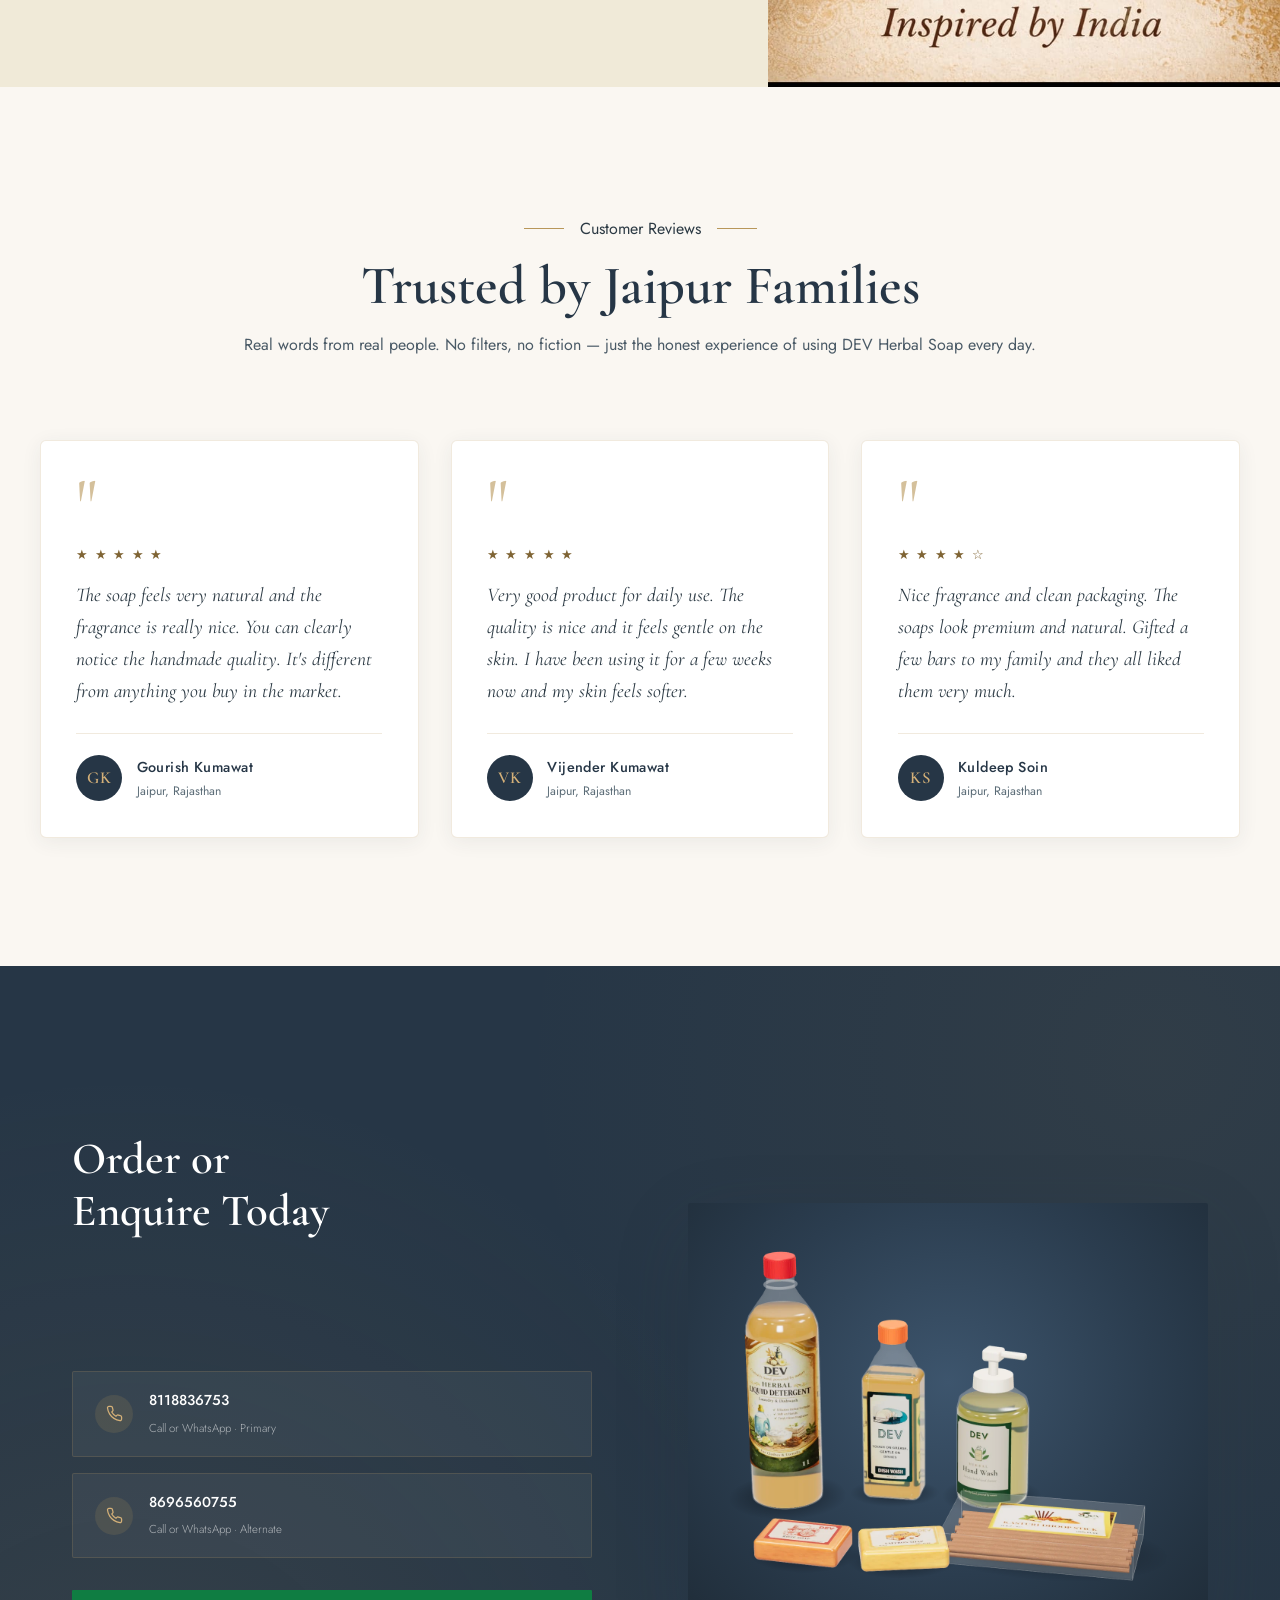
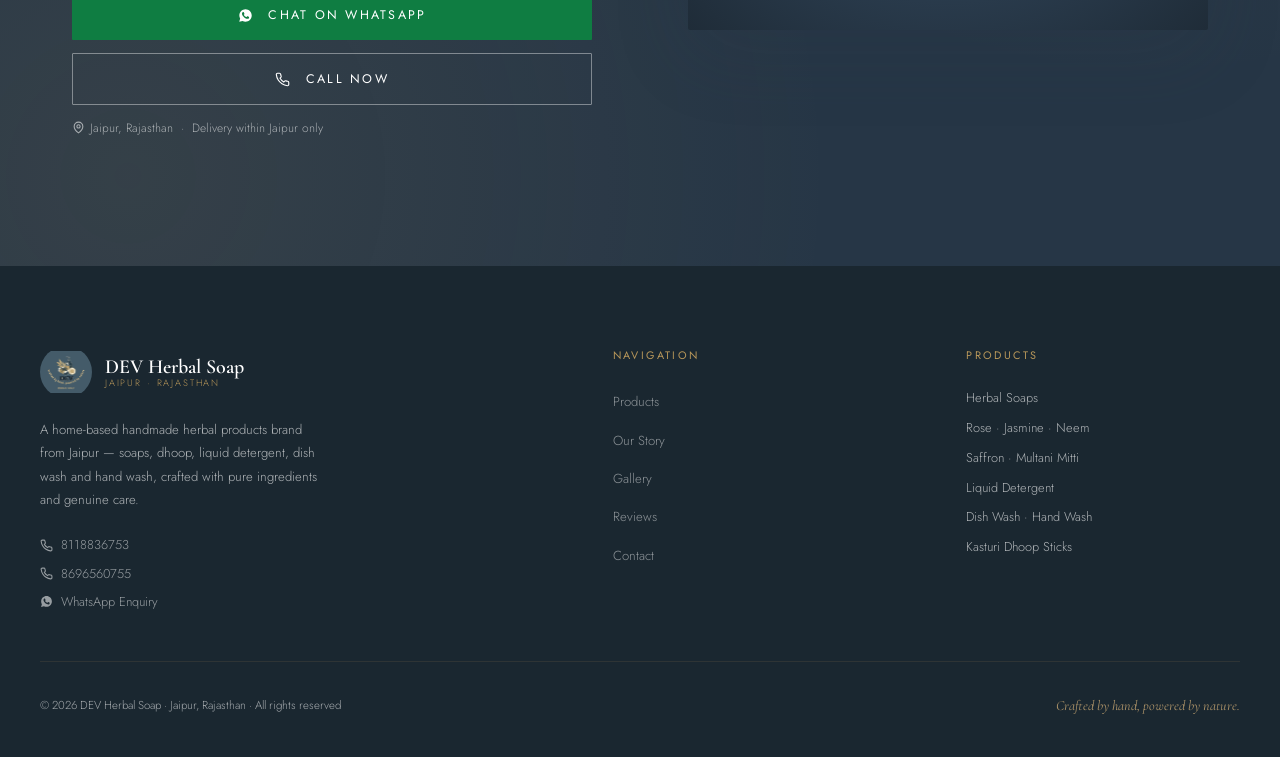
==== commit 6d2eb333: "Design polish pass (UI/UX Pro Max checklist) - Readability: body copy at 16px, regular weight, 1.85 " ====
--- a/index.html
+++ b/index.html
@@ -147,29 +147,24 @@
     </div>
     <div class="cat-grid">
       <a href="products.html#herbal-soaps" class="cat-card rv">
-        <span class="cat-ic" aria-hidden="true"><svg viewBox="0 0 24 24" fill="none" stroke="currentColor" stroke-width="1.5"><rect x="4" y="9" width="16" height="11" rx="1.5"/><path d="M8 9V6.5a4 4 0 0 1 8 0V9"/></svg></span>
-        <span class="cat-name">Herbal Soaps</span>
-        <span class="cat-desc">Rose, jasmine, neem, saffron &amp; multani mitti</span>
+        <span class="cat-media panel"><img loading="lazy" decoding="async" width="1200" height="655" src="models/soaps.webp" class="model" alt=""></span>
+        <span class="cat-body"><span class="cat-name">Herbal Soaps</span><span class="cat-desc">Rose, jasmine, neem, saffron &amp; multani mitti</span><span class="cat-more">Explore <span aria-hidden="true">→</span></span></span>
       </a>
       <a href="products.html#liquid-detergent" class="cat-card rv">
-        <span class="cat-ic" aria-hidden="true"><svg viewBox="0 0 24 24" fill="none" stroke="currentColor" stroke-width="1.5"><path d="M9 3h6v3l2 3v10.5A1.5 1.5 0 0 1 15.5 21h-7A1.5 1.5 0 0 1 7 19.5V9l2-3V3Z"/><path d="M7 13h10"/></svg></span>
-        <span class="cat-name">Liquid Detergent</span>
-        <span class="cat-desc">Herbal formula for laundry &amp; utensils</span>
+        <span class="cat-media panel"><img loading="lazy" decoding="async" width="551" height="1200" src="models/detergent.webp" class="model" alt=""></span>
+        <span class="cat-body"><span class="cat-name">Liquid Detergent</span><span class="cat-desc">Herbal formula for laundry &amp; utensils</span><span class="cat-more">Explore <span aria-hidden="true">→</span></span></span>
       </a>
       <a href="products.html#dish-wash" class="cat-card rv">
-        <span class="cat-ic" aria-hidden="true"><svg viewBox="0 0 24 24" fill="none" stroke="currentColor" stroke-width="1.5"><path d="M12 3s5 5.5 5 9.5a5 5 0 0 1-10 0C7 8.5 12 3 12 3Z"/></svg></span>
-        <span class="cat-name">Dish Wash</span>
-        <span class="cat-desc">Cuts grease, gentle on hands</span>
+        <span class="cat-media panel"><img loading="lazy" decoding="async" width="632" height="1200" src="models/dishwash.webp" class="model" alt=""></span>
+        <span class="cat-body"><span class="cat-name">Dish Wash</span><span class="cat-desc">Cuts grease, gentle on hands</span><span class="cat-more">Explore <span aria-hidden="true">→</span></span></span>
       </a>
       <a href="products.html#hand-wash" class="cat-card rv">
-        <span class="cat-ic" aria-hidden="true"><svg viewBox="0 0 24 24" fill="none" stroke="currentColor" stroke-width="1.5"><path d="M12 2v6M8 8c0 2-2 3-2 6a6 6 0 0 0 12 0c0-3-2-4-2-6"/><path d="M4.5 20.5h15"/></svg></span>
-        <span class="cat-name">Hand Wash</span>
-        <span class="cat-desc">Everyday herbal hand cleanser</span>
+        <span class="cat-media panel"><img loading="lazy" decoding="async" width="733" height="1200" src="models/handwash.webp" class="model" alt=""></span>
+        <span class="cat-body"><span class="cat-name">Hand Wash</span><span class="cat-desc">Everyday herbal hand cleanser</span><span class="cat-more">Explore <span aria-hidden="true">→</span></span></span>
       </a>
       <a href="products.html#kasturi-dhoop" class="cat-card rv">
-        <span class="cat-ic" aria-hidden="true"><svg viewBox="0 0 24 24" fill="none" stroke="currentColor" stroke-width="1.5"><path d="M12 21V9M12 9c-3 0-3-3-6-3M12 9c0-3.5 2-4.5 2-7"/></svg></span>
-        <span class="cat-name">Kasturi Dhoop</span>
-        <span class="cat-desc">Pure incense sticks, traditional fragrance</span>
+        <span class="cat-media panel"><img loading="lazy" decoding="async" width="1200" height="583" src="models/dhoop.webp" class="model" alt=""></span>
+        <span class="cat-body"><span class="cat-name">Kasturi Dhoop</span><span class="cat-desc">Pure incense sticks, traditional fragrance</span><span class="cat-more">Explore <span aria-hidden="true">→</span></span></span>
       </a>
     </div>
     <div style="text-align:center;margin-top:3rem" class="rv"><a href="products.html" class="btn btn-navy">View All Products →</a></div>
@@ -279,25 +274,19 @@
         <span class="t-orn" aria-hidden="true">"</span>
         <div class="t-stars" role="img" aria-label="Rated 5 out of 5">★ ★ ★ ★ ★</div>
         <p class="t-txt">The soap feels very natural and the fragrance is really nice. You can clearly notice the handmade quality. It's different from anything you buy in the market.</p>
-        <div class="t-div"></div>
-        <div class="t-name">Gourish Kumawat</div>
-        <div class="t-loc">Jaipur, Rajasthan</div>
+        <div class="t-who"><span class="t-av" aria-hidden="true">GK</span><div><div class="t-name">Gourish Kumawat</div><div class="t-loc">Jaipur, Rajasthan</div></div></div>
       </div>
       <div class="t-card rv">
         <span class="t-orn" aria-hidden="true">"</span>
         <div class="t-stars" role="img" aria-label="Rated 5 out of 5">★ ★ ★ ★ ★</div>
         <p class="t-txt">Very good product for daily use. The quality is nice and it feels gentle on the skin. I have been using it for a few weeks now and my skin feels softer.</p>
-        <div class="t-div"></div>
-        <div class="t-name">Vijender Kumawat</div>
-        <div class="t-loc">Jaipur, Rajasthan</div>
+        <div class="t-who"><span class="t-av" aria-hidden="true">VK</span><div><div class="t-name">Vijender Kumawat</div><div class="t-loc">Jaipur, Rajasthan</div></div></div>
       </div>
       <div class="t-card rv">
         <span class="t-orn" aria-hidden="true">"</span>
         <div class="t-stars" role="img" aria-label="Rated 4 out of 5">★ ★ ★ ★ ☆</div>
         <p class="t-txt">Nice fragrance and clean packaging. The soaps look premium and natural. Gifted a few bars to my family and they all liked them very much.</p>
-        <div class="t-div"></div>
-        <div class="t-name">Kuldeep Soin</div>
-        <div class="t-loc">Jaipur, Rajasthan</div>
+        <div class="t-who"><span class="t-av" aria-hidden="true">KS</span><div><div class="t-name">Kuldeep Soin</div><div class="t-loc">Jaipur, Rajasthan</div></div></div>
       </div>
     </div>
   </div>
--- a/css/style.css
+++ b/css/style.css
@@ -37,7 +37,7 @@
 .lbl-row{display:flex;align-items:center;gap:1rem;justify-content:center}
 .lbl-row::before,.lbl-row::after{content:'';display:block;width:40px;height:1px;background:var(--gold)}
 .heading{font-family:'Cormorant Garamond',serif;font-size:clamp(2.2rem,4.5vw,3.4rem);font-weight:600;color:var(--navy-dark);line-height:1.15}
-.body-text{font-size:.93rem;color:var(--text-mid);font-weight:300;line-height:1.9}
+.body-text{font-size:1rem;color:var(--text-mid);font-weight:400;line-height:1.85}
 .btn{display:inline-flex;align-items:center;gap:.6rem;padding:.9rem 2.4rem;font-family:'Jost',sans-serif;font-size:.78rem;letter-spacing:.18em;text-transform:uppercase;text-decoration:none;border:none;cursor:pointer;transition:all .3s;font-weight:400;border-radius:1px}
 .btn-navy{background:var(--navy);color:#fff}.btn-navy:hover{background:var(--navy-mid);transform:translateY(-2px)}
 .btn-gold{background:var(--gold);color:#fff}.btn-gold:hover{background:var(--gold-dk);transform:translateY(-2px)}
@@ -174,7 +174,7 @@
 @keyframes spin{to{transform:rotate(360deg)}}
 
 .hero-bottom{position:absolute;left:0;right:0;bottom:0;z-index:5;display:grid;grid-template-columns:1fr auto 1fr;align-items:end;padding:0 2rem 1.8rem}
-.hero-desc{font-size:.95rem;color:rgba(245,240,232,.85);font-weight:300;line-height:1.6;max-width:390px}
+.hero-desc{font-size:1rem;color:rgba(245,240,232,.88);font-weight:400;line-height:1.65;max-width:400px}
 .hero-explore{display:inline-flex;align-items:center;gap:.5rem;margin-top:.9rem;color:var(--gold-lt);text-decoration:none;font-size:.72rem;letter-spacing:.2em;text-transform:uppercase}
 .hero-explore span{transition:transform .3s}
 .hero-explore:hover span{transform:translateX(5px)}
@@ -256,12 +256,17 @@
 
 /* ─── CATEGORIES ─── */
 .cat-grid{display:grid;grid-template-columns:repeat(5,1fr);gap:1.2rem}
-.cat-card{display:flex;flex-direction:column;align-items:center;text-align:center;gap:.6rem;padding:2.2rem 1.2rem;background:var(--cream);border:1px solid var(--border);border-radius:2px;text-decoration:none;transition:transform .25s,box-shadow .25s,border-color .25s}
-.cat-card:hover{transform:translateY(-4px);box-shadow:var(--sh-md);border-color:var(--gold)}
-.cat-ic{width:52px;height:52px;border-radius:50%;background:var(--navy-dark);display:flex;align-items:center;justify-content:center;color:var(--gold-lt);flex-shrink:0}
-.cat-ic svg{width:26px;height:26px}
-.cat-name{font-family:'Cormorant Garamond',serif;font-size:1.15rem;font-weight:600;color:var(--navy-dark)}
-.cat-desc{font-size:.76rem;color:var(--text-lt);font-weight:300;line-height:1.5}
+.cat-card{display:flex;flex-direction:column;background:#fff;border:1px solid var(--border);border-radius:6px;overflow:hidden;text-decoration:none;transition:transform .35s cubic-bezier(.2,.8,.2,1),box-shadow .35s,border-color .35s}
+.cat-card:hover{transform:translateY(-6px);box-shadow:var(--sh-md);border-color:rgba(184,151,90,.5)}
+.cat-media{position:relative;aspect-ratio:1;min-height:0;overflow:hidden}
+.cat-media img.model{position:absolute;inset:11%;width:78%;height:78%;max-width:none;max-height:none;object-fit:contain;animation:none;transition:transform .6s cubic-bezier(.2,.8,.2,1)}
+.cat-card:hover .cat-media img.model{transform:translateY(-6px) scale(1.05)}
+.cat-body{display:flex;flex-direction:column;gap:.35rem;padding:1.2rem 1.3rem 1.4rem;flex:1}
+.cat-more{margin-top:auto;padding-top:.7rem;font-size:.7rem;letter-spacing:.18em;text-transform:uppercase;color:var(--gold-txt)}
+.cat-more span{display:inline-block;transition:transform .3s}
+.cat-card:hover .cat-more span{transform:translateX(4px)}
+.cat-name{font-family:'Cormorant Garamond',serif;font-size:1.3rem;font-weight:600;color:var(--navy-dark);line-height:1.2}
+.cat-desc{font-size:.84rem;color:var(--text-lt);font-weight:400;line-height:1.55}
 
 /* ─── CRAFT ─── */
 #craft{background:var(--cream);padding:0}
@@ -295,14 +300,15 @@
 /* ─── TESTIMONIALS ─── */
 #testimonials{background:var(--ivory)}
 .t-grid{display:grid;grid-template-columns:repeat(3,1fr);gap:2rem}
-.t-card{background:var(--cream);padding:2.6rem 2.2rem;border-radius:2px;border-top:2px solid var(--gold);transition:box-shadow .3s,transform .3s}
+.t-card{display:flex;flex-direction:column;background:#fff;padding:2.6rem 2.2rem 2.2rem;border-radius:6px;border:1px solid var(--border);box-shadow:var(--sh-sm);transition:box-shadow .3s,transform .3s}
 .t-card:hover{box-shadow:var(--sh-md);transform:translateY(-3px)}
-.t-orn{font-family:'Cormorant Garamond',serif;font-size:4.5rem;color:var(--gold-lt);opacity:.2;line-height:.7;margin-bottom:1.2rem;display:block}
+.t-orn{font-family:'Cormorant Garamond',serif;font-size:4.6rem;color:var(--gold);opacity:.6;line-height:.6;margin-bottom:1.1rem;display:block}
 .t-stars{color:var(--gold-txt);font-size:.8rem;letter-spacing:.1em;margin-bottom:.8rem}
-.t-txt{font-family:'Cormorant Garamond',serif;font-size:1.05rem;font-style:italic;color:var(--text-mid);line-height:1.8;margin-bottom:1.4rem}
-.t-div{width:32px;height:1px;background:var(--gold);margin-bottom:.8rem}
-.t-name{font-size:.8rem;font-weight:500;color:var(--navy-dark);letter-spacing:.05em}
-.t-loc{font-size:.72rem;color:var(--text-lt);font-weight:300;margin-top:.15rem}
+.t-txt{font-family:'Cormorant Garamond',serif;font-size:1.22rem;font-style:italic;color:var(--text);line-height:1.65;flex:1}
+.t-who{display:flex;align-items:center;gap:.9rem;margin-top:1.6rem;padding-top:1.3rem;border-top:1px solid var(--border)}
+.t-av{width:46px;height:46px;border-radius:50%;background:var(--navy-dark);color:var(--gold-lt);display:flex;align-items:center;justify-content:center;font-family:'Cormorant Garamond',serif;font-size:1.05rem;font-weight:600;letter-spacing:.06em;flex-shrink:0}
+.t-name{font-size:.9rem;font-weight:500;color:var(--navy-dark);letter-spacing:.03em}
+.t-loc{font-size:.76rem;color:var(--text-lt);font-weight:400;margin-top:.1rem}
 
 /* ─── CONTACT ─── */
 #contact{background:var(--navy-dark);position:relative;overflow:hidden}
@@ -314,7 +320,7 @@
 .ct-cards{display:flex;flex-direction:column;gap:1rem;margin-bottom:2rem}
 .ct-card{display:flex;align-items:center;gap:1rem;background:rgba(255,255,255,.05);border:1px solid rgba(184,151,90,.2);border-radius:2px;padding:1rem 1.4rem;text-decoration:none;transition:background .25s,border-color .25s}
 .ct-card:hover{background:rgba(184,151,90,.1);border-color:rgba(184,151,90,.4)}
-.ct-icon{width:38px;height:38px;background:rgba(184,151,90,.15);border-radius:50%;display:flex;align-items:center;justify-content:center;font-size:1rem;flex-shrink:0}
+.ct-icon{width:38px;height:38px;background:rgba(184,151,90,.15);border-radius:50%;display:flex;align-items:center;justify-content:center;font-size:1rem;flex-shrink:0;color:var(--gold-lt)}
 .ct-num{font-size:.9rem;font-weight:500;color:#fff;display:block}
 .ct-lbl{font-size:.72rem;color:rgba(255,255,255,.6);font-weight:300}
 .ct-ctas{display:flex;flex-direction:column;gap:.8rem}
@@ -399,6 +405,8 @@
   .burger{display:flex}
   #nav{padding:0 1.5rem}
   .cat-grid{grid-template-columns:repeat(2,1fr)}
+  .cat-card:last-child:nth-child(odd){grid-column:1/-1}
+  .cat-card:last-child:nth-child(odd) .cat-media{aspect-ratio:2/1}
 }
 @media(max-width:620px){
   .t-grid{grid-template-columns:1fr}
@@ -414,7 +422,7 @@
   .float-wa{right:1rem;bottom:1.2rem;width:52px;height:52px}
   .craft-stats{gap:1.5rem}
   .cat-grid{grid-template-columns:1fr 1fr;gap:.8rem}
-  .cat-card{padding:1.6rem .8rem}
+  .cat-body{padding:1rem 1rem 1.2rem}
 }
 @media(prefers-reduced-motion:reduce){
   *,*::before,*::after{animation-duration:.01ms!important;animation-iteration-count:1!important;transition-duration:.01ms!important;scroll-behavior:auto!important}
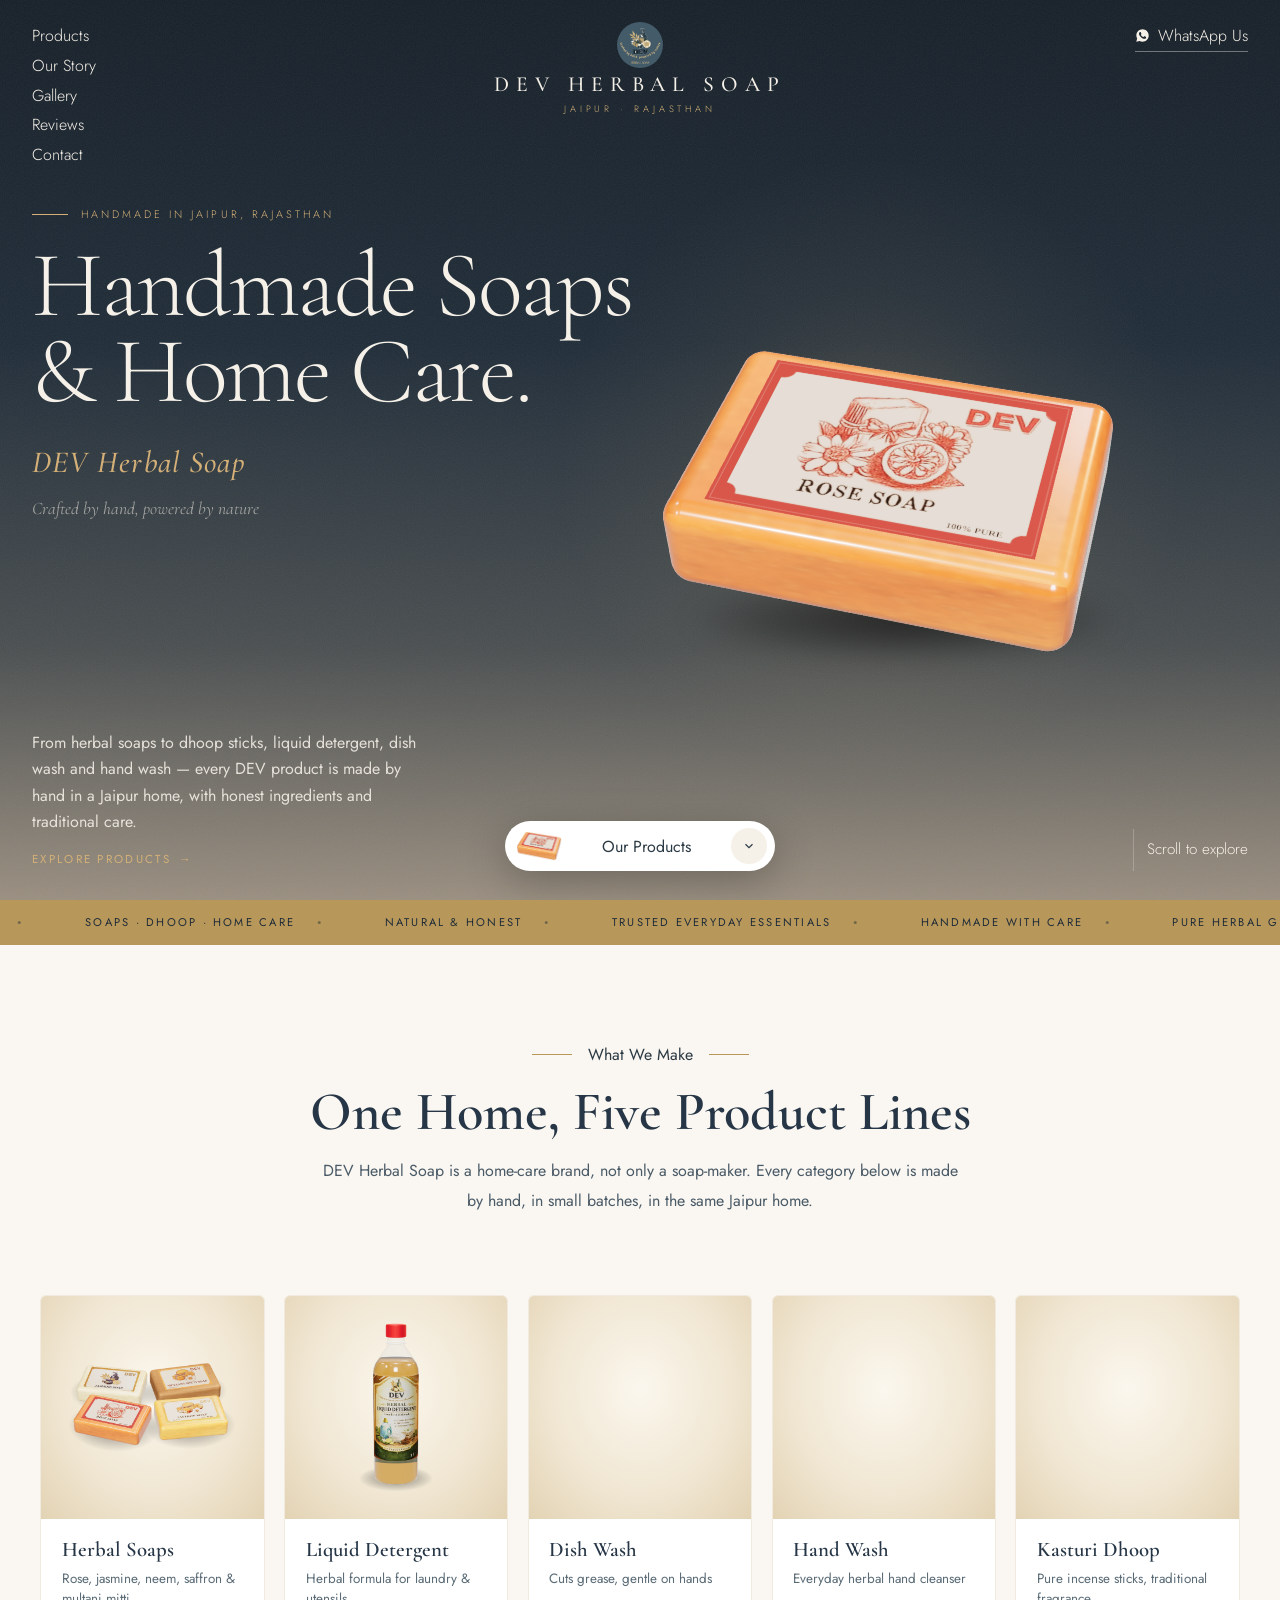
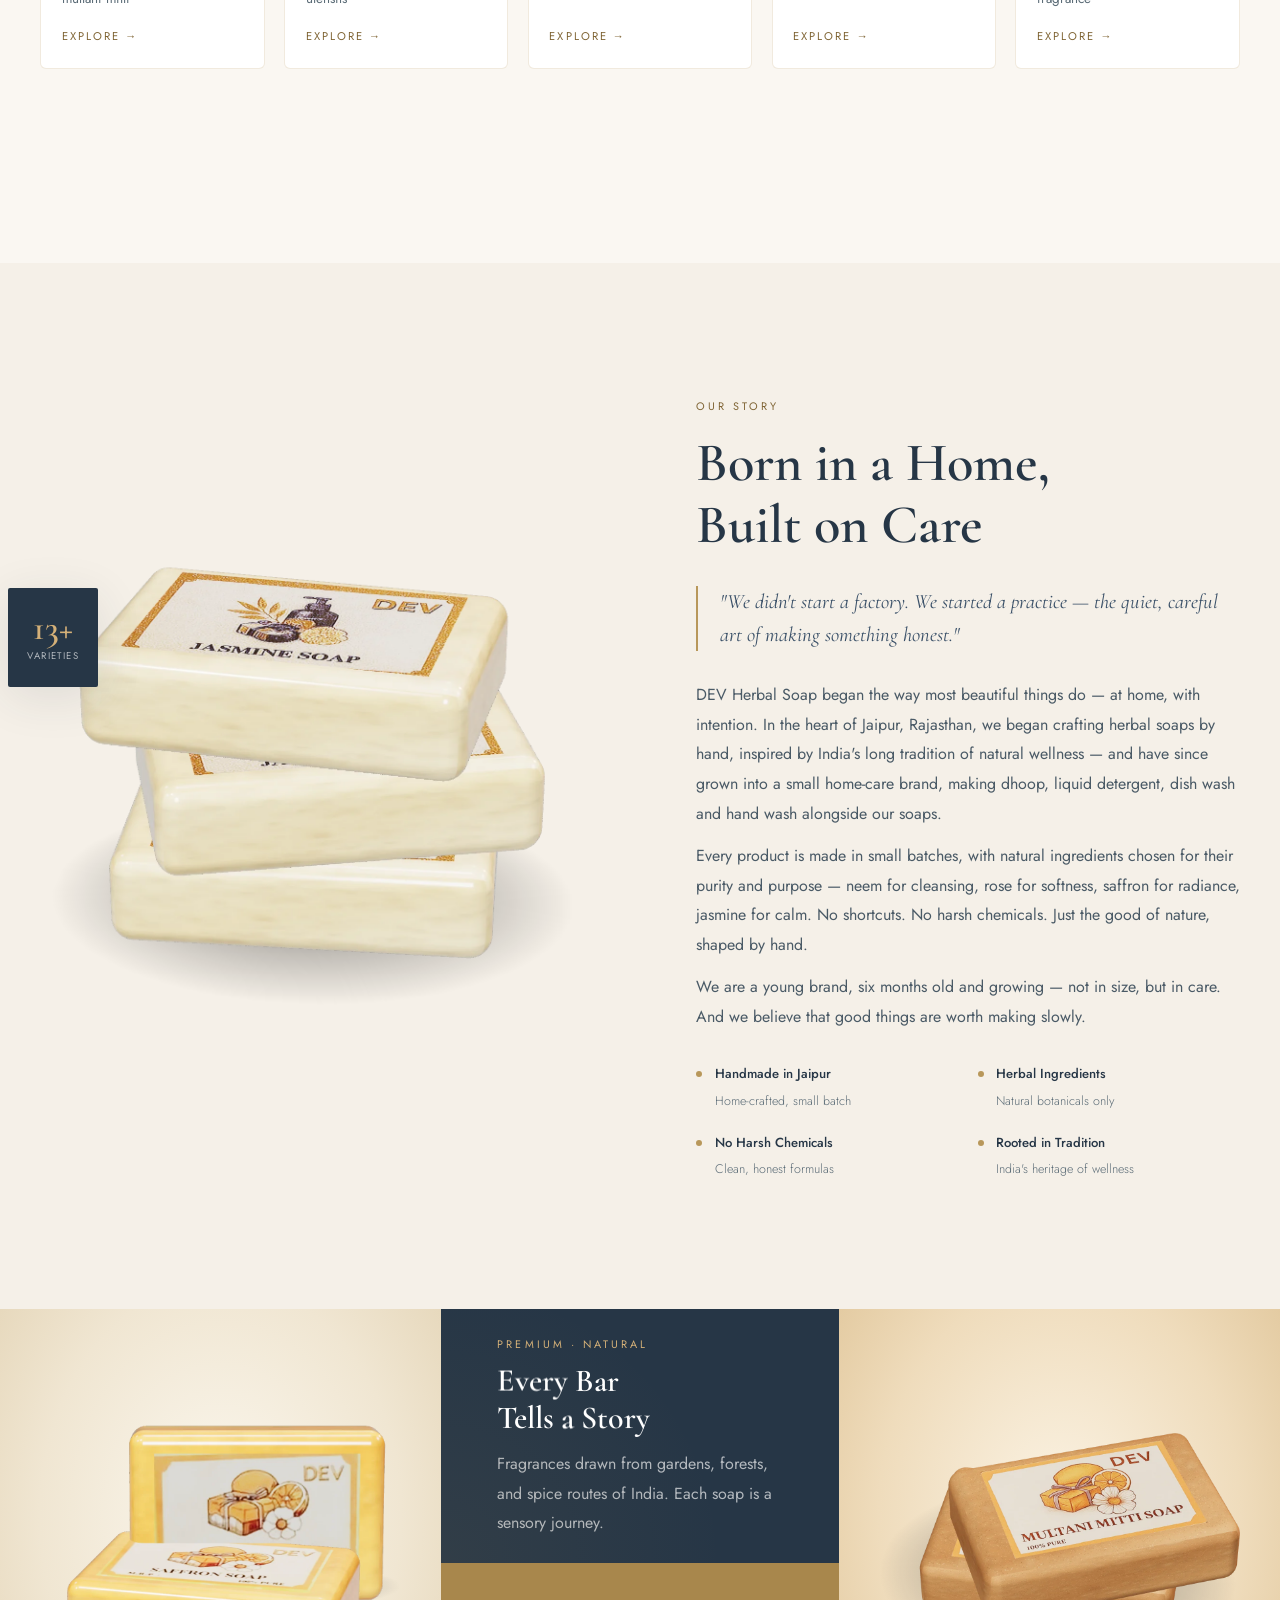
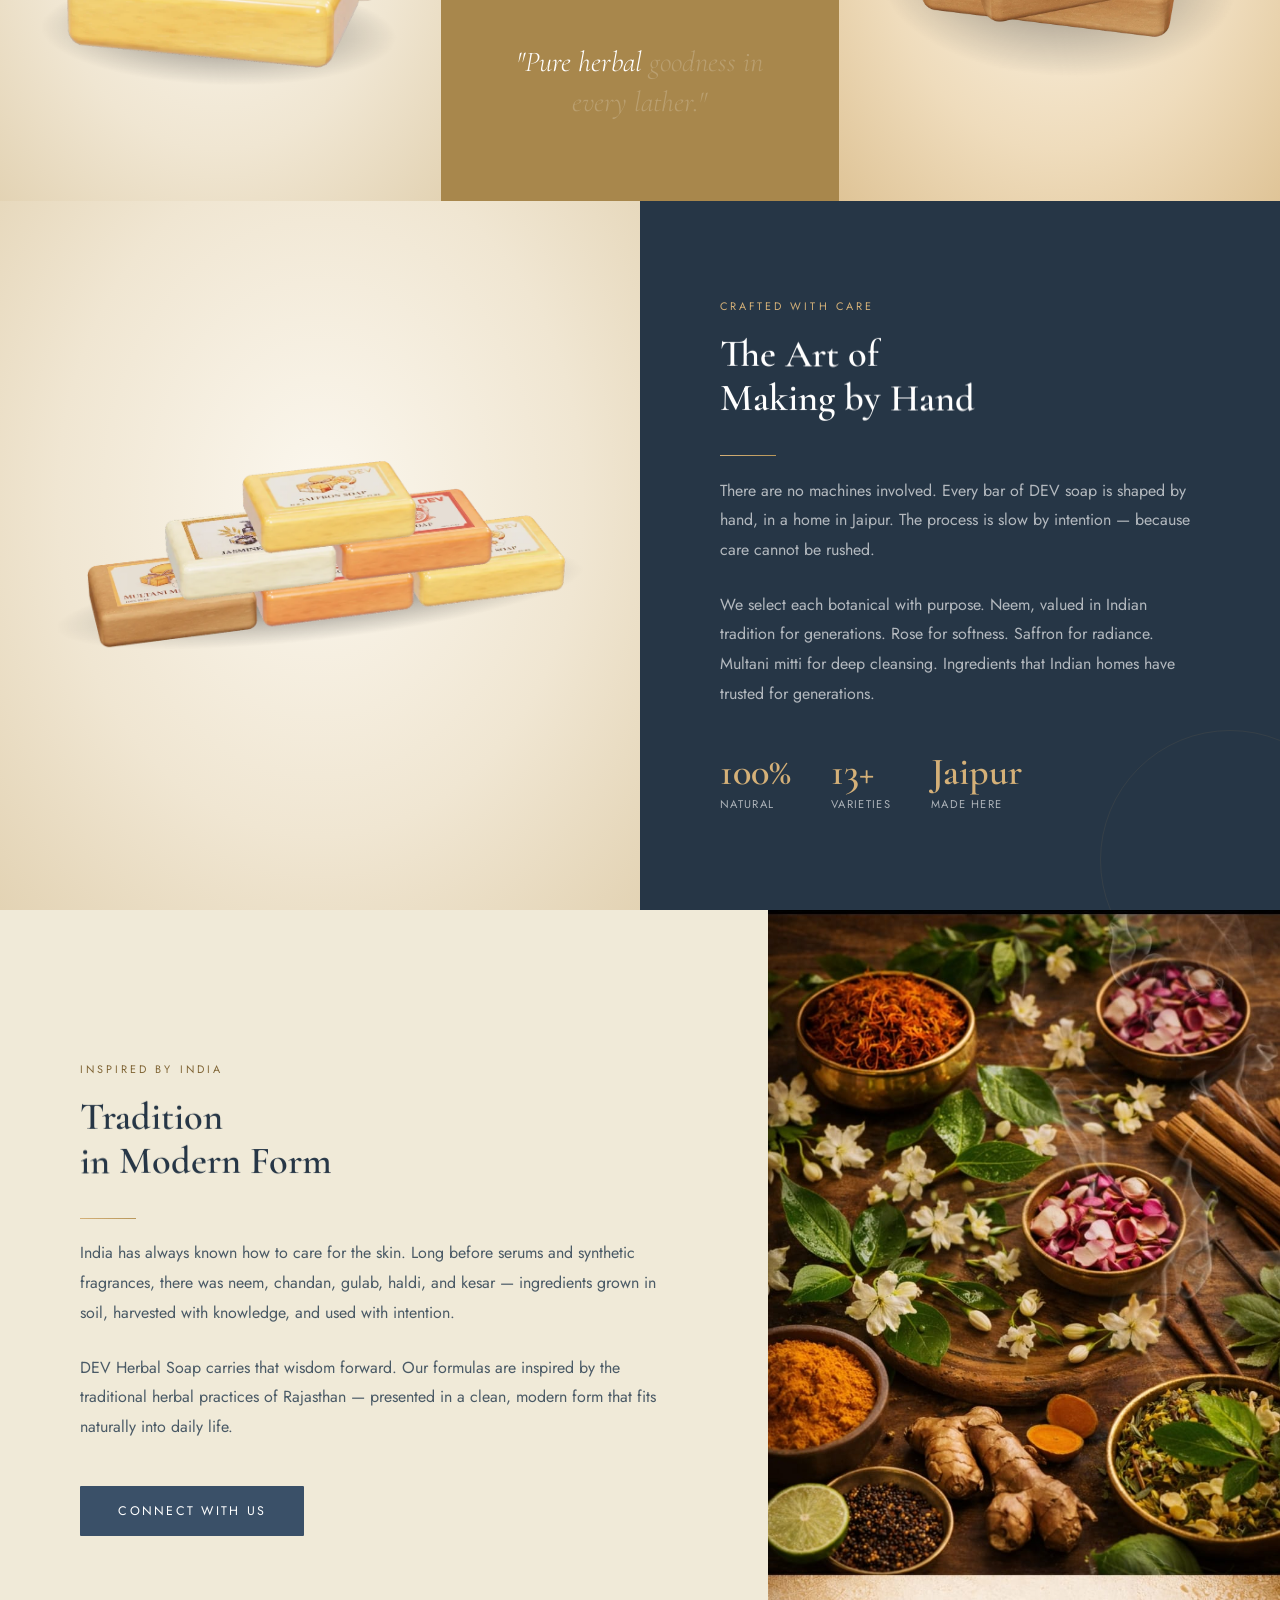
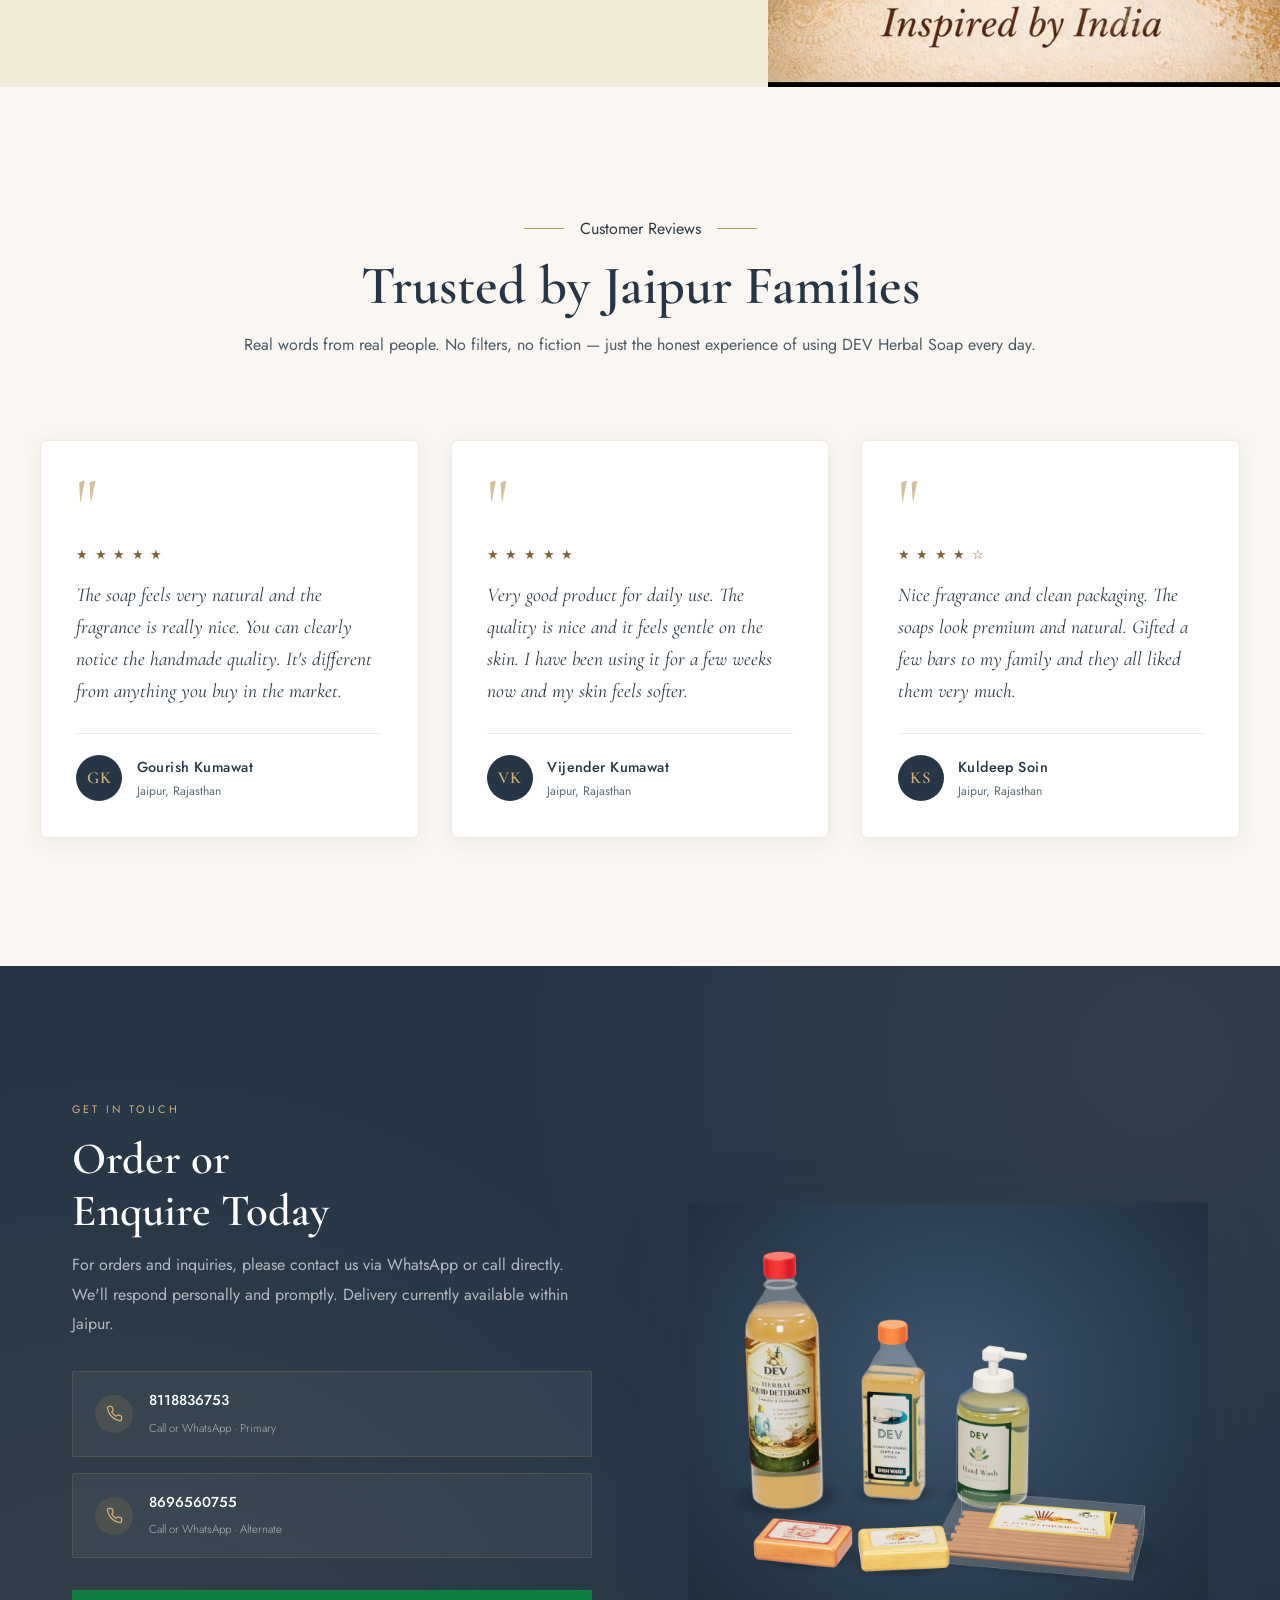
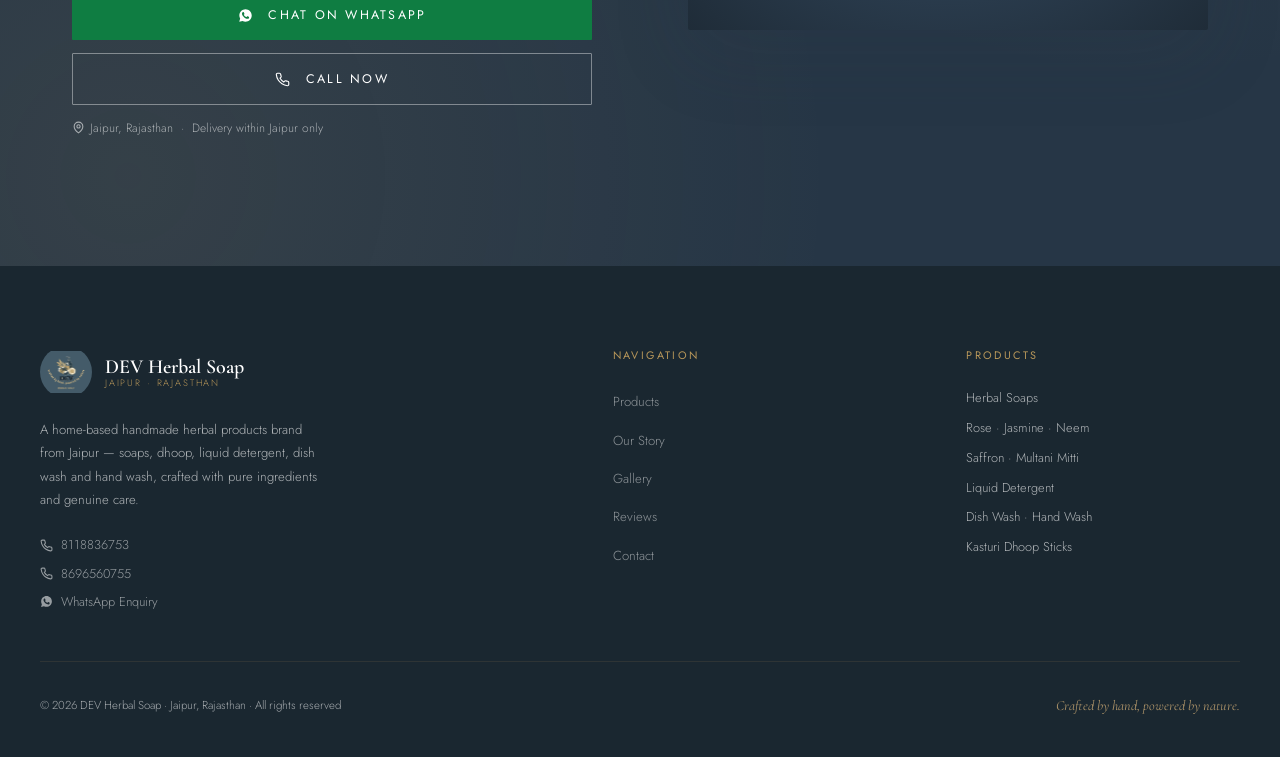
==== commit db707ec3: "Gallery: remove the middle-column scroll drift that opened dark gaps Co-Authored-By: Claude Opus 5.5" ====
--- a/index.html
+++ b/index.html
@@ -588,12 +588,6 @@
     .fromTo('.about-main', {clipPath: 'inset(100% 0 0 0)'}, {clipPath: 'inset(0% 0 0 0)', duration: 1.6, ease: 'expo.out', clearProps: 'clipPath'});
   gsap.to('.about-badge', {yPercent: -70, ease: 'none', scrollTrigger: {trigger: about, start: 'top bottom', end: 'bottom top', scrub: true}});
 
-  // gallery columns drift at different speeds on wide screens
-  gsap.matchMedia().add('(min-width: 901px)', () => {
-    gsap.fromTo('.sc-col:nth-child(2)', {yPercent: 4}, {yPercent: -4, ease: 'none',
-      scrollTrigger: {trigger: '#showcase', start: 'top bottom', end: 'bottom top', scrub: true}});
-  });
-
   /* ── NUMBERS COUNT UP ── */
   document.querySelectorAll('.cs-num, .ab-num').forEach(el => {
     const m = el.textContent.match(/^(\d+)(.*)$/);
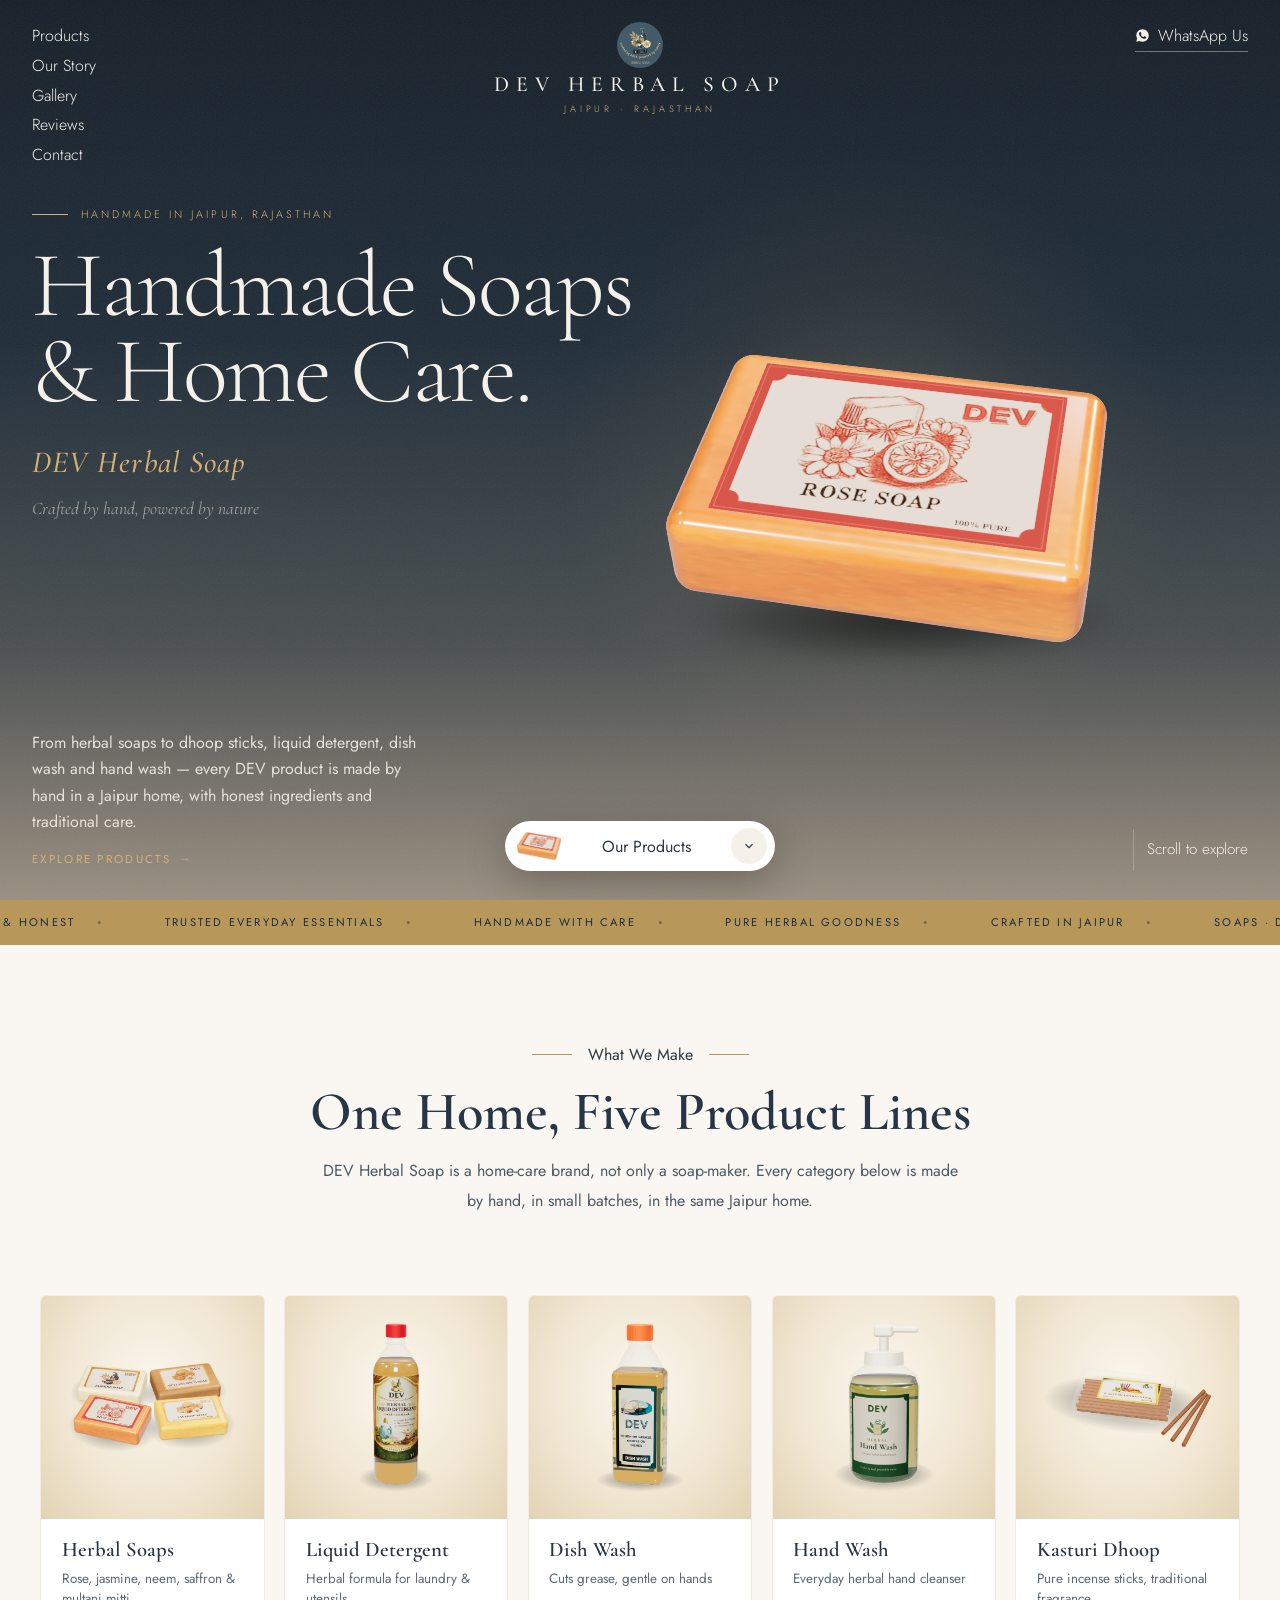
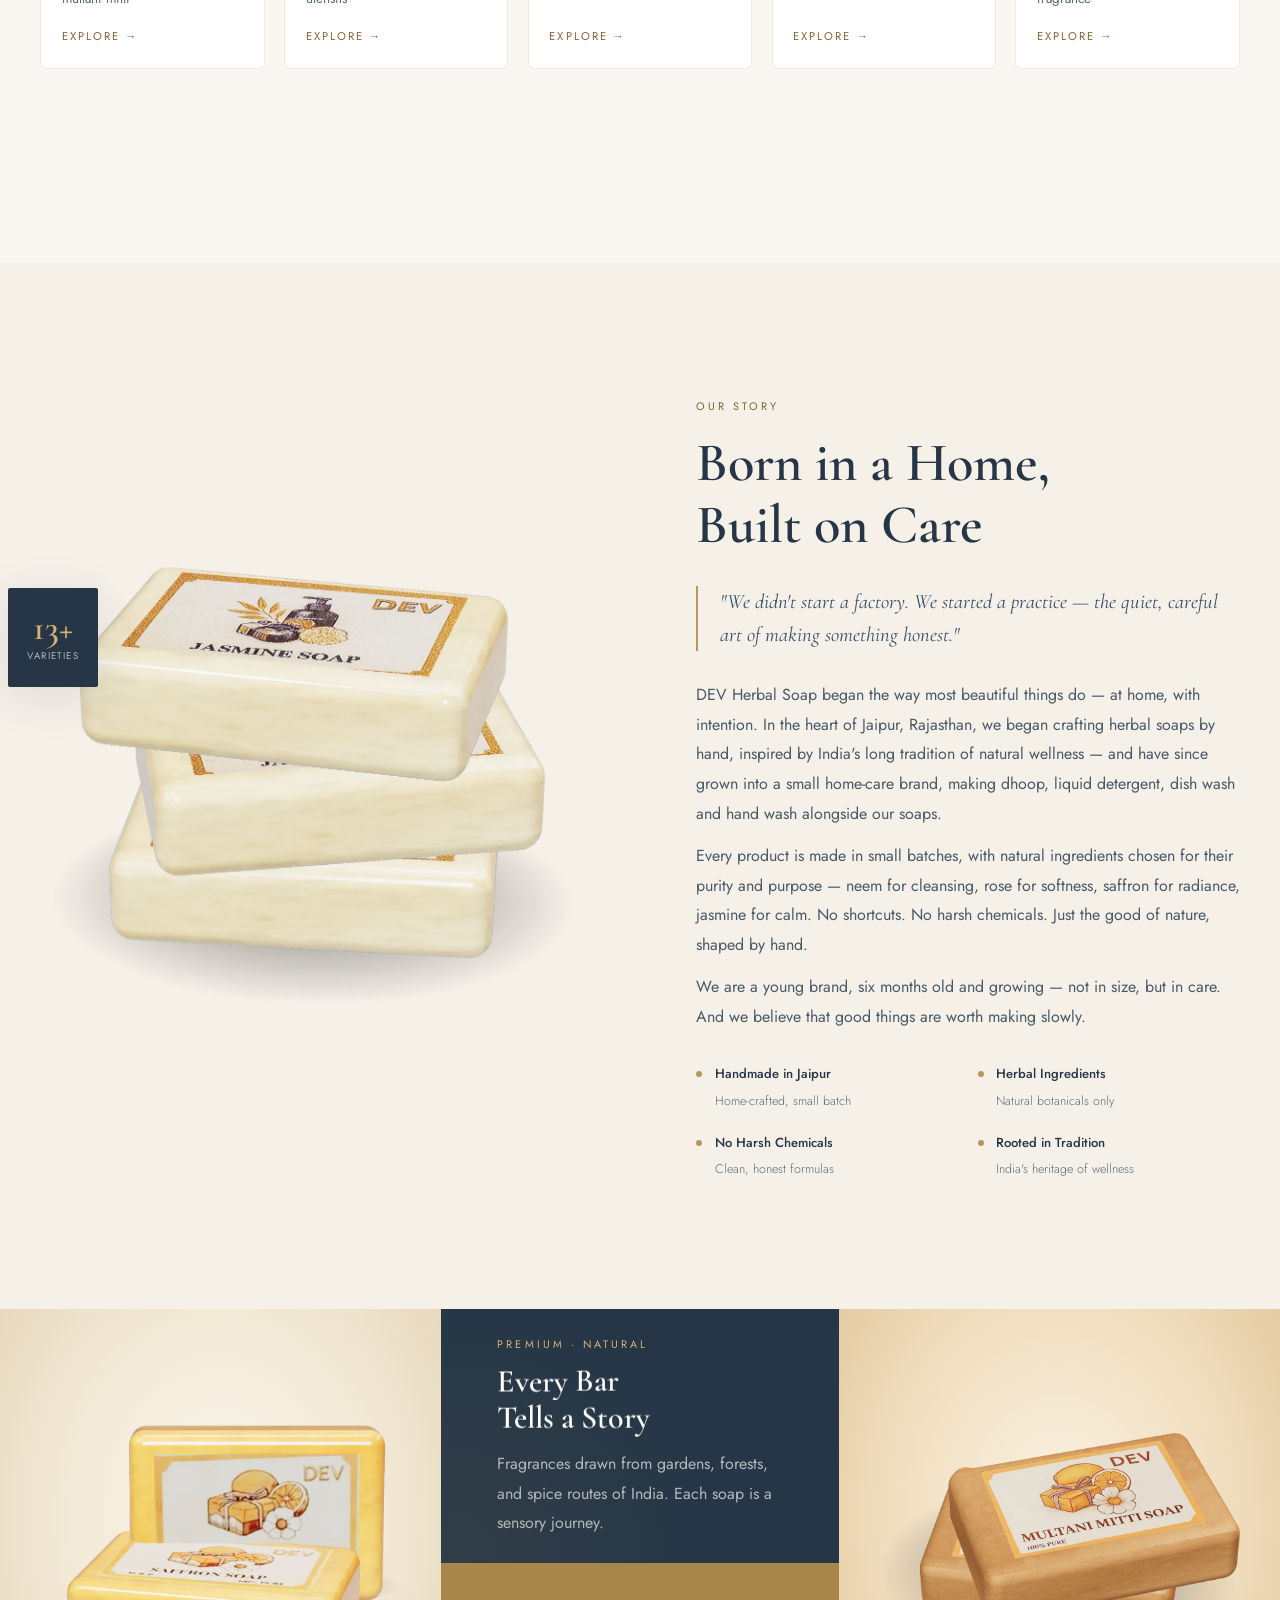
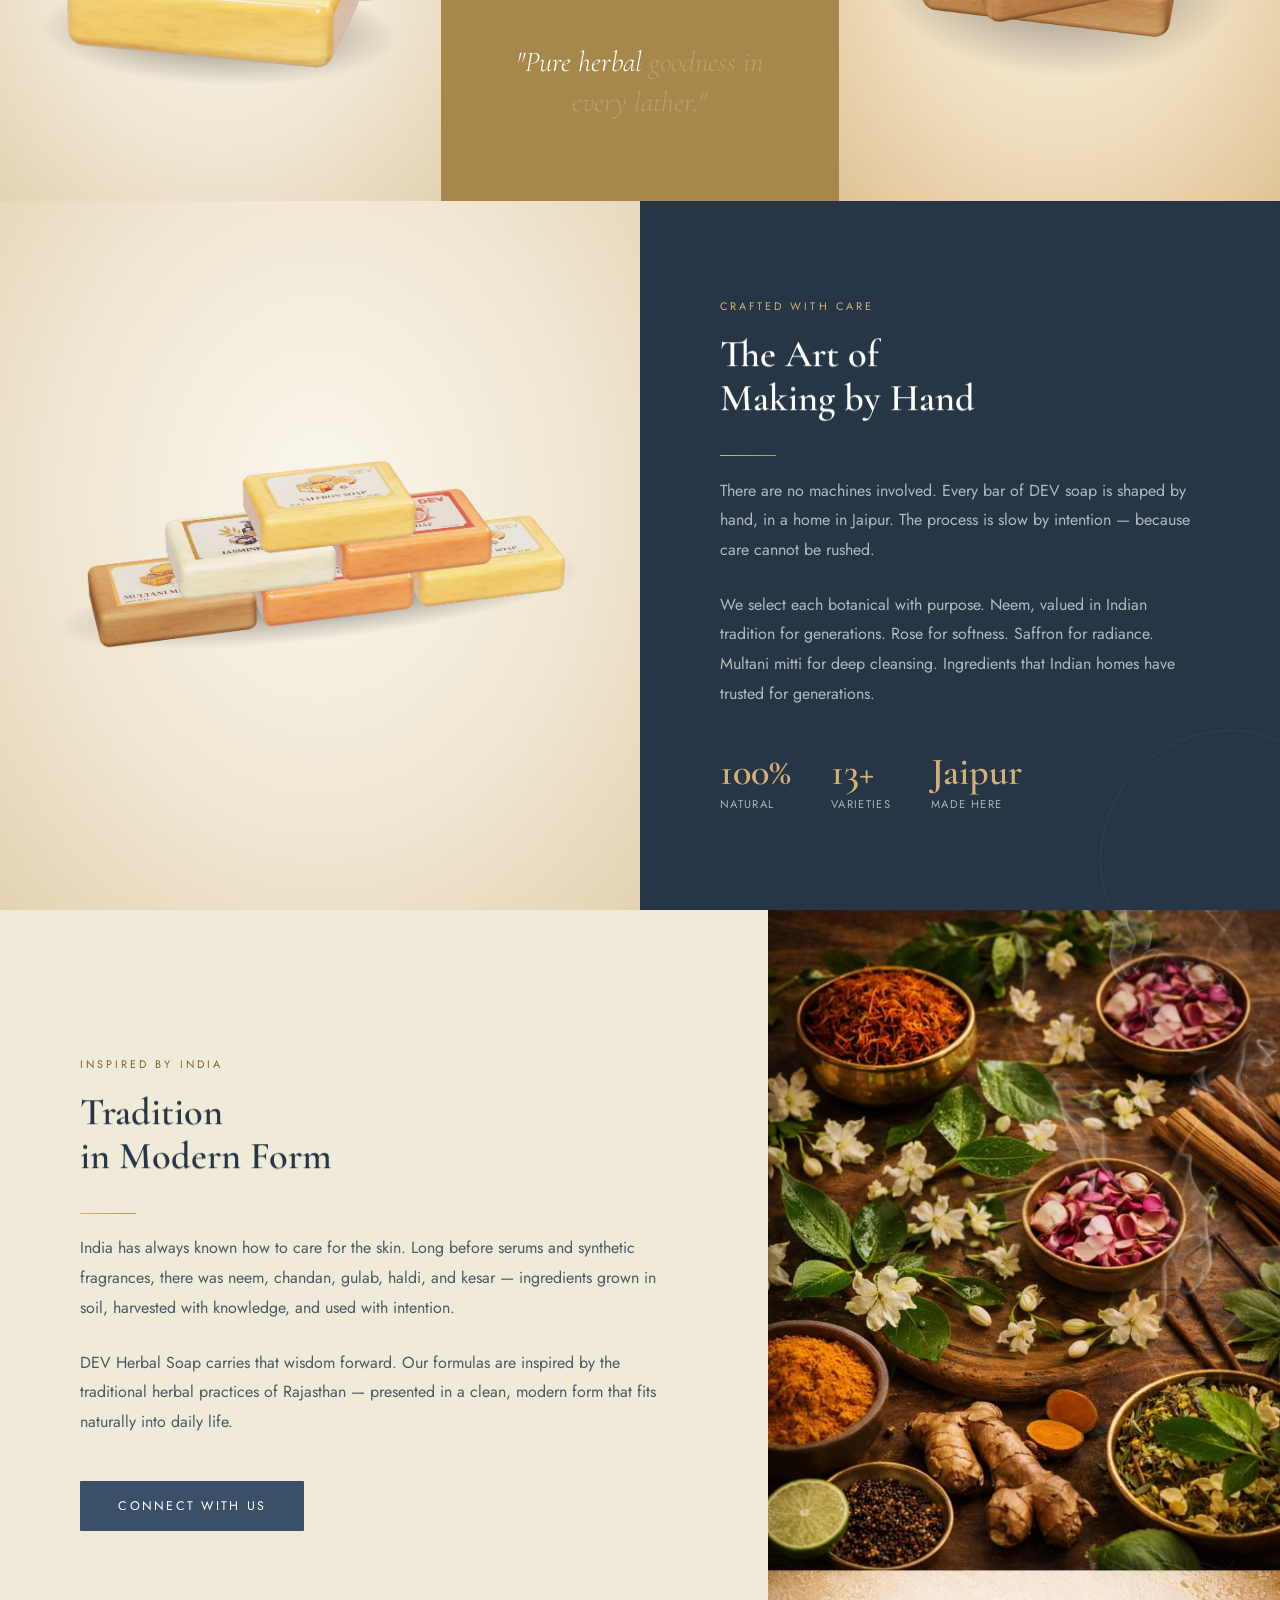
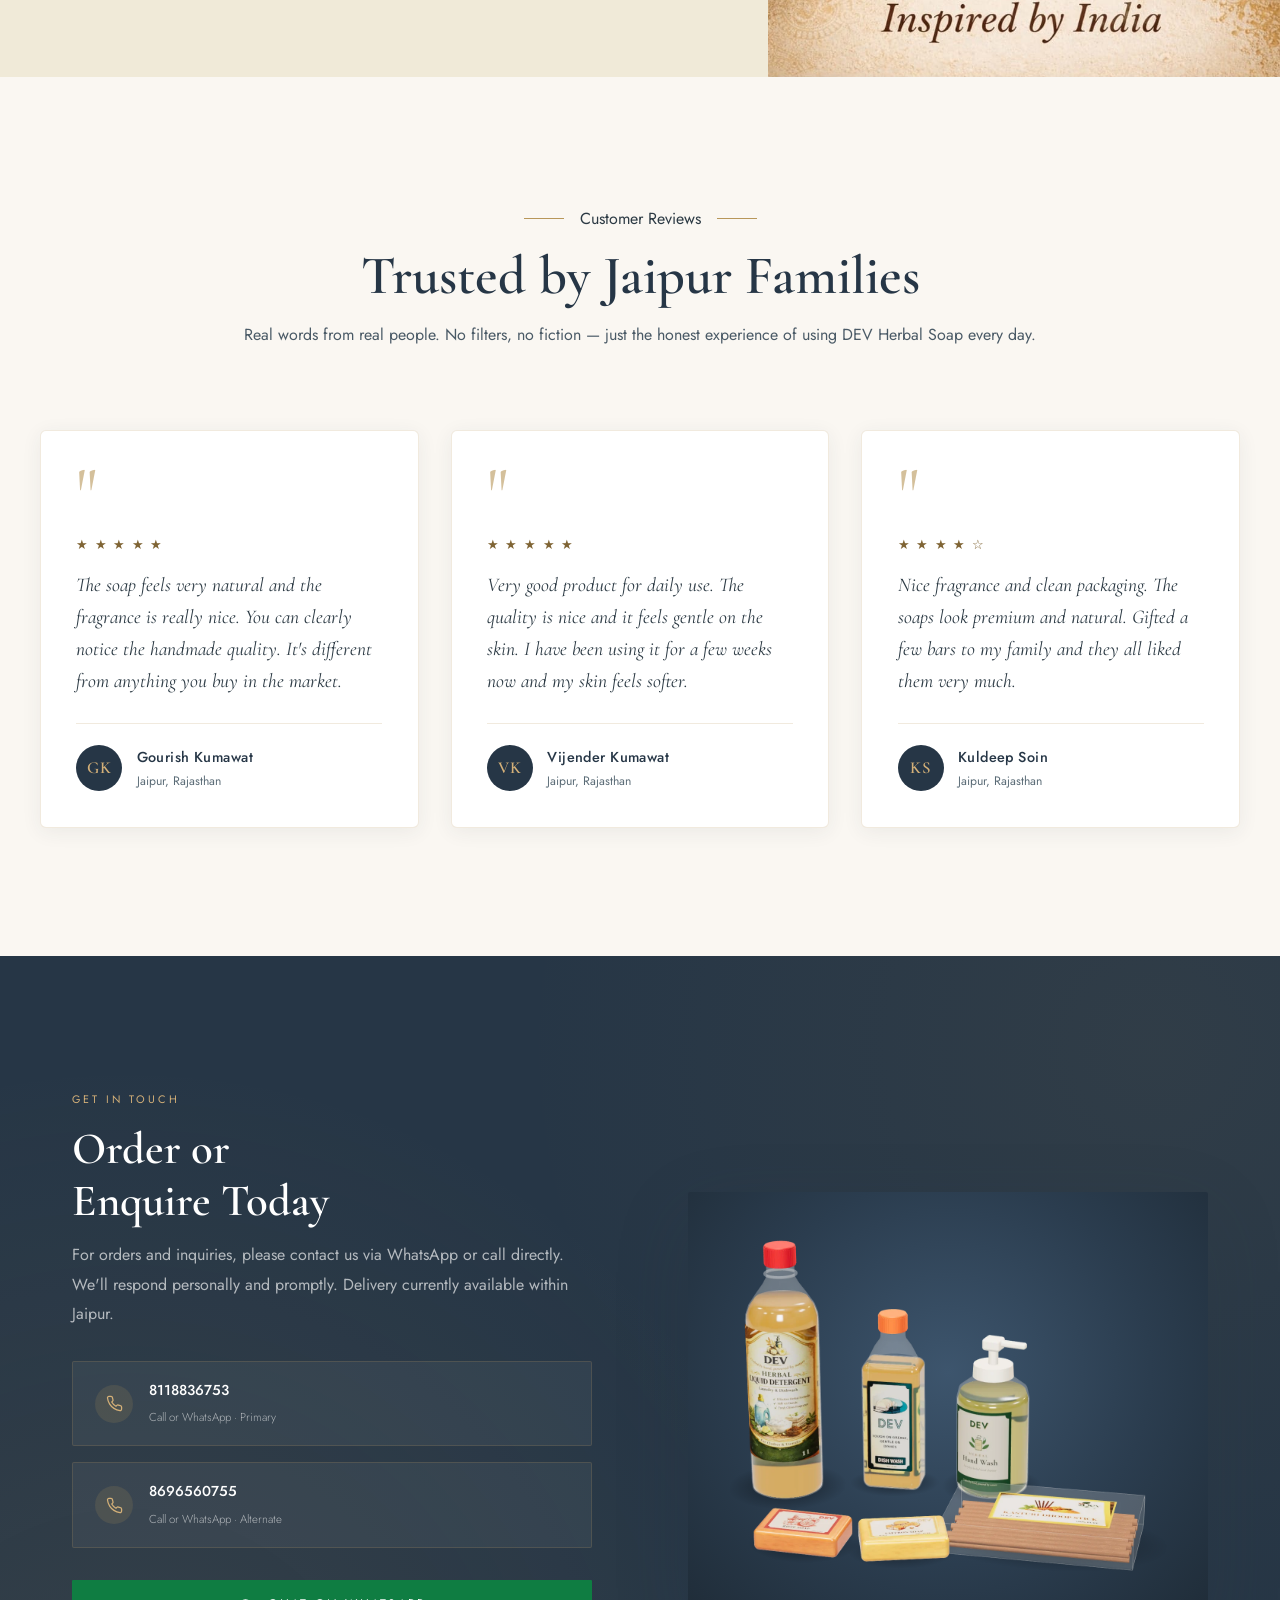
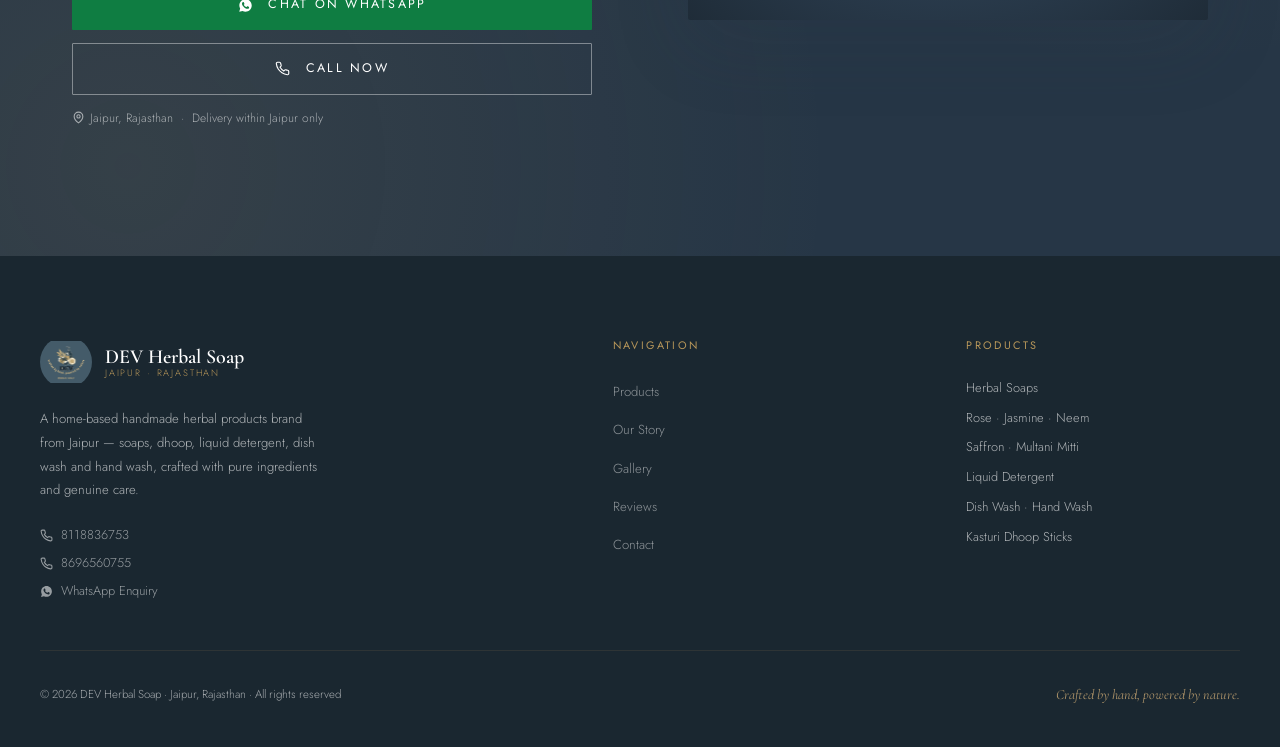
==== commit abaf8e03: "Inspired by India photo: trim the black frame lines at top and bottom Co-Authored-By: Claude Opus 5." ====
--- a/index.html
+++ b/index.html
@@ -256,7 +256,7 @@
       <div style="margin-top:2rem"><a href="#contact" class="btn btn-navy rv">Connect with Us</a></div>
     </div>
     <div class="nat-img">
-      <img loading="lazy" decoding="async" width="843" height="1280" src="image10.jpg" class="keep-text" alt="Natural herbal ingredients — saffron, rose, jasmine, turmeric" onerror="this.src='image9.jpeg'">
+      <img loading="lazy" decoding="async" width="843" height="1263" src="image10-trim.jpg" class="keep-text" alt="Natural herbal ingredients — saffron, rose, jasmine, turmeric" onerror="this.src='image9.jpeg'">
     </div>
   </div>
 </section>
--- a/css/style.css
+++ b/css/style.css
@@ -293,7 +293,7 @@
 .nat-copy .heading{font-size:clamp(1.8rem,3vw,2.6rem);margin-bottom:1rem}
 .nat-copy .rule{margin:1.2rem 0}
 .nat-copy .body-text{margin-bottom:.8rem}
-.nat-img{overflow:hidden;aspect-ratio:843/1280}
+.nat-img{overflow:hidden;aspect-ratio:843/1263;background:#eadfc6}
 .nat-img img{width:100%;height:100%;object-fit:cover;transition:transform .8s ease;display:block}
 .nat-img:hover img{transform:scale(1.04)}
 
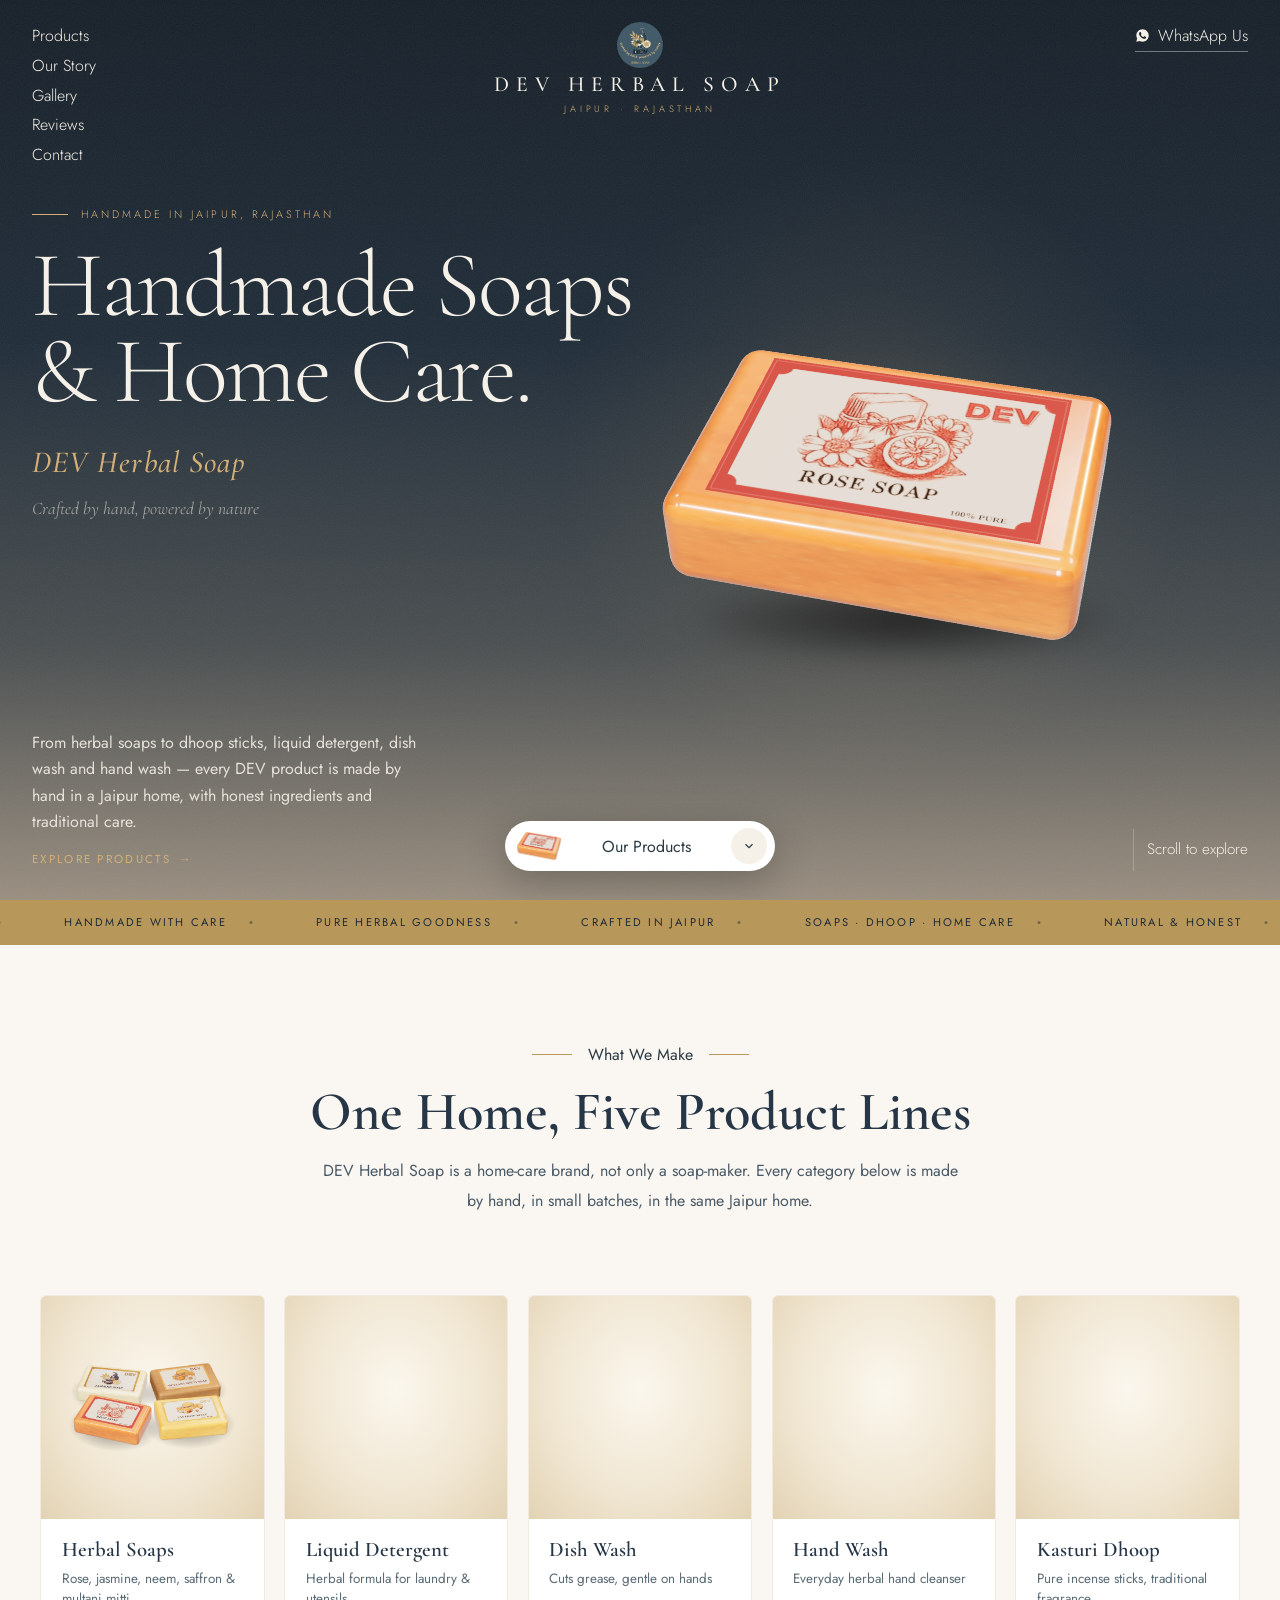
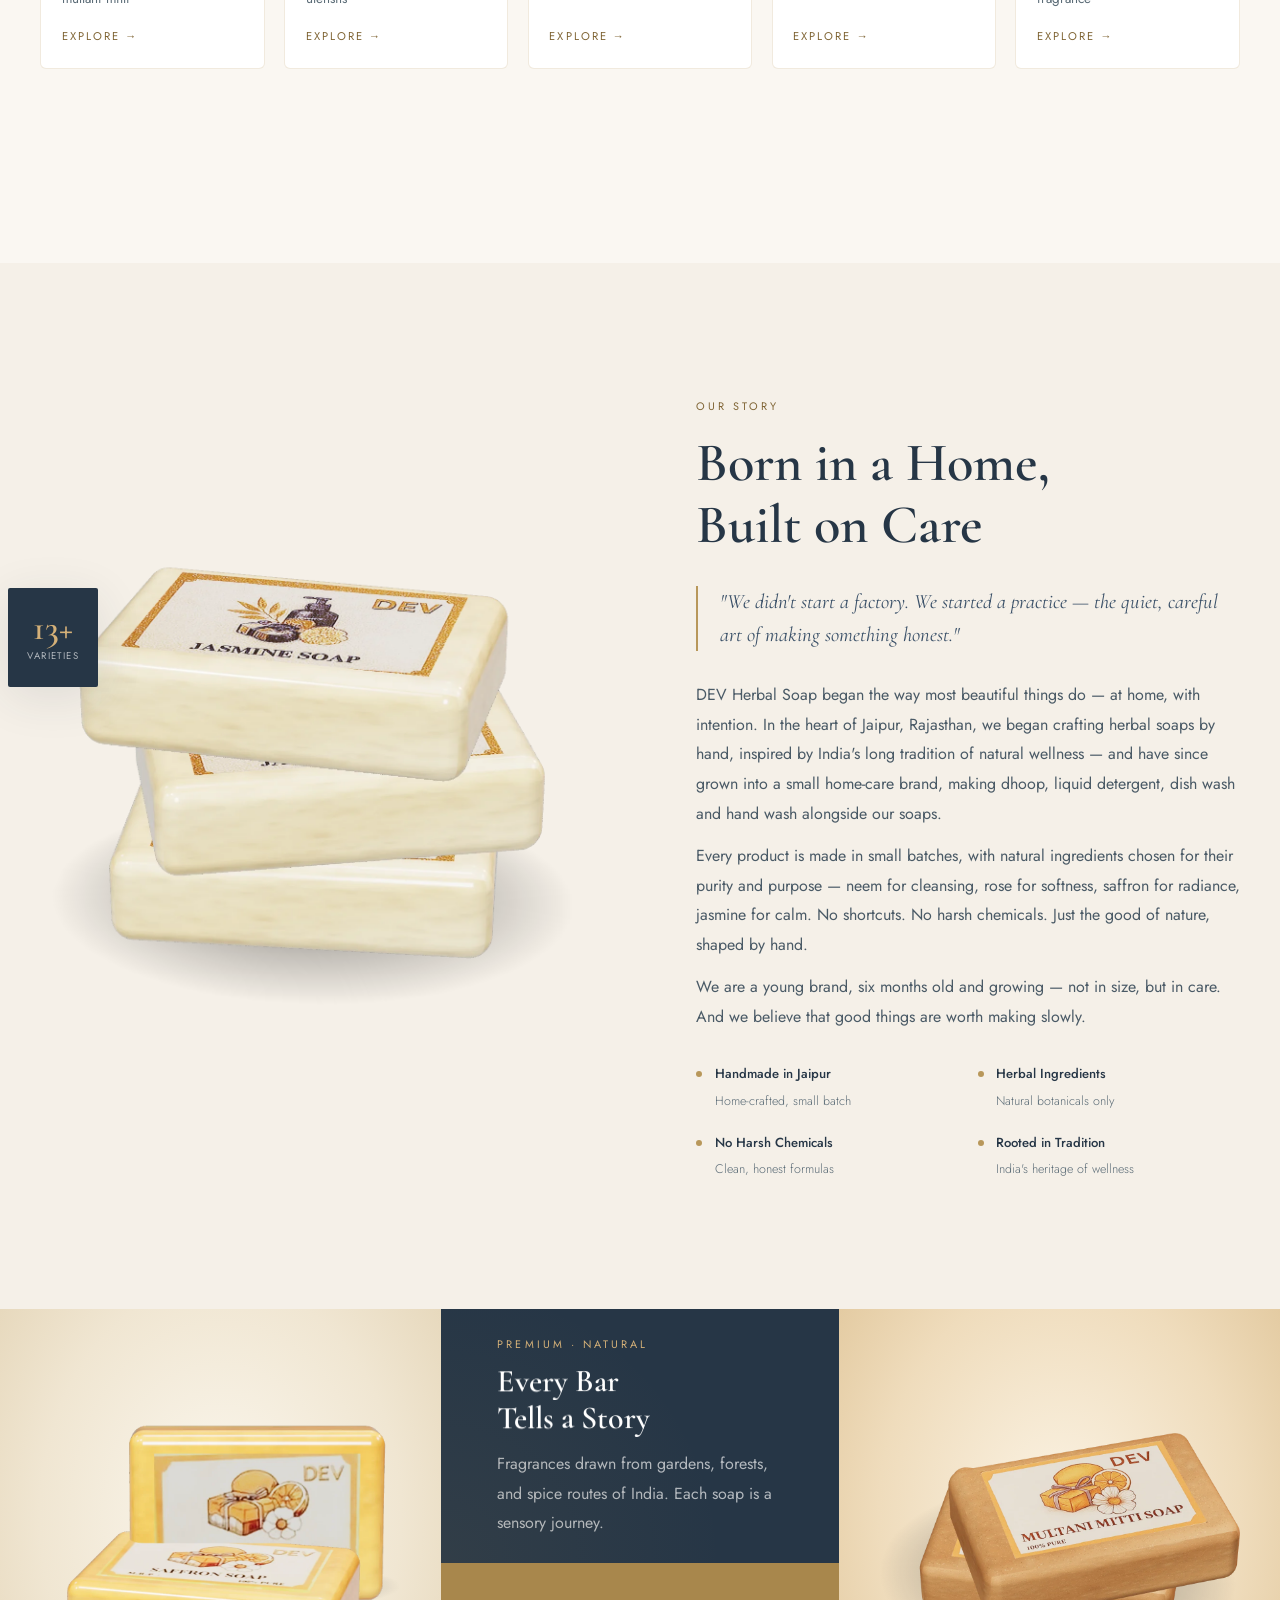
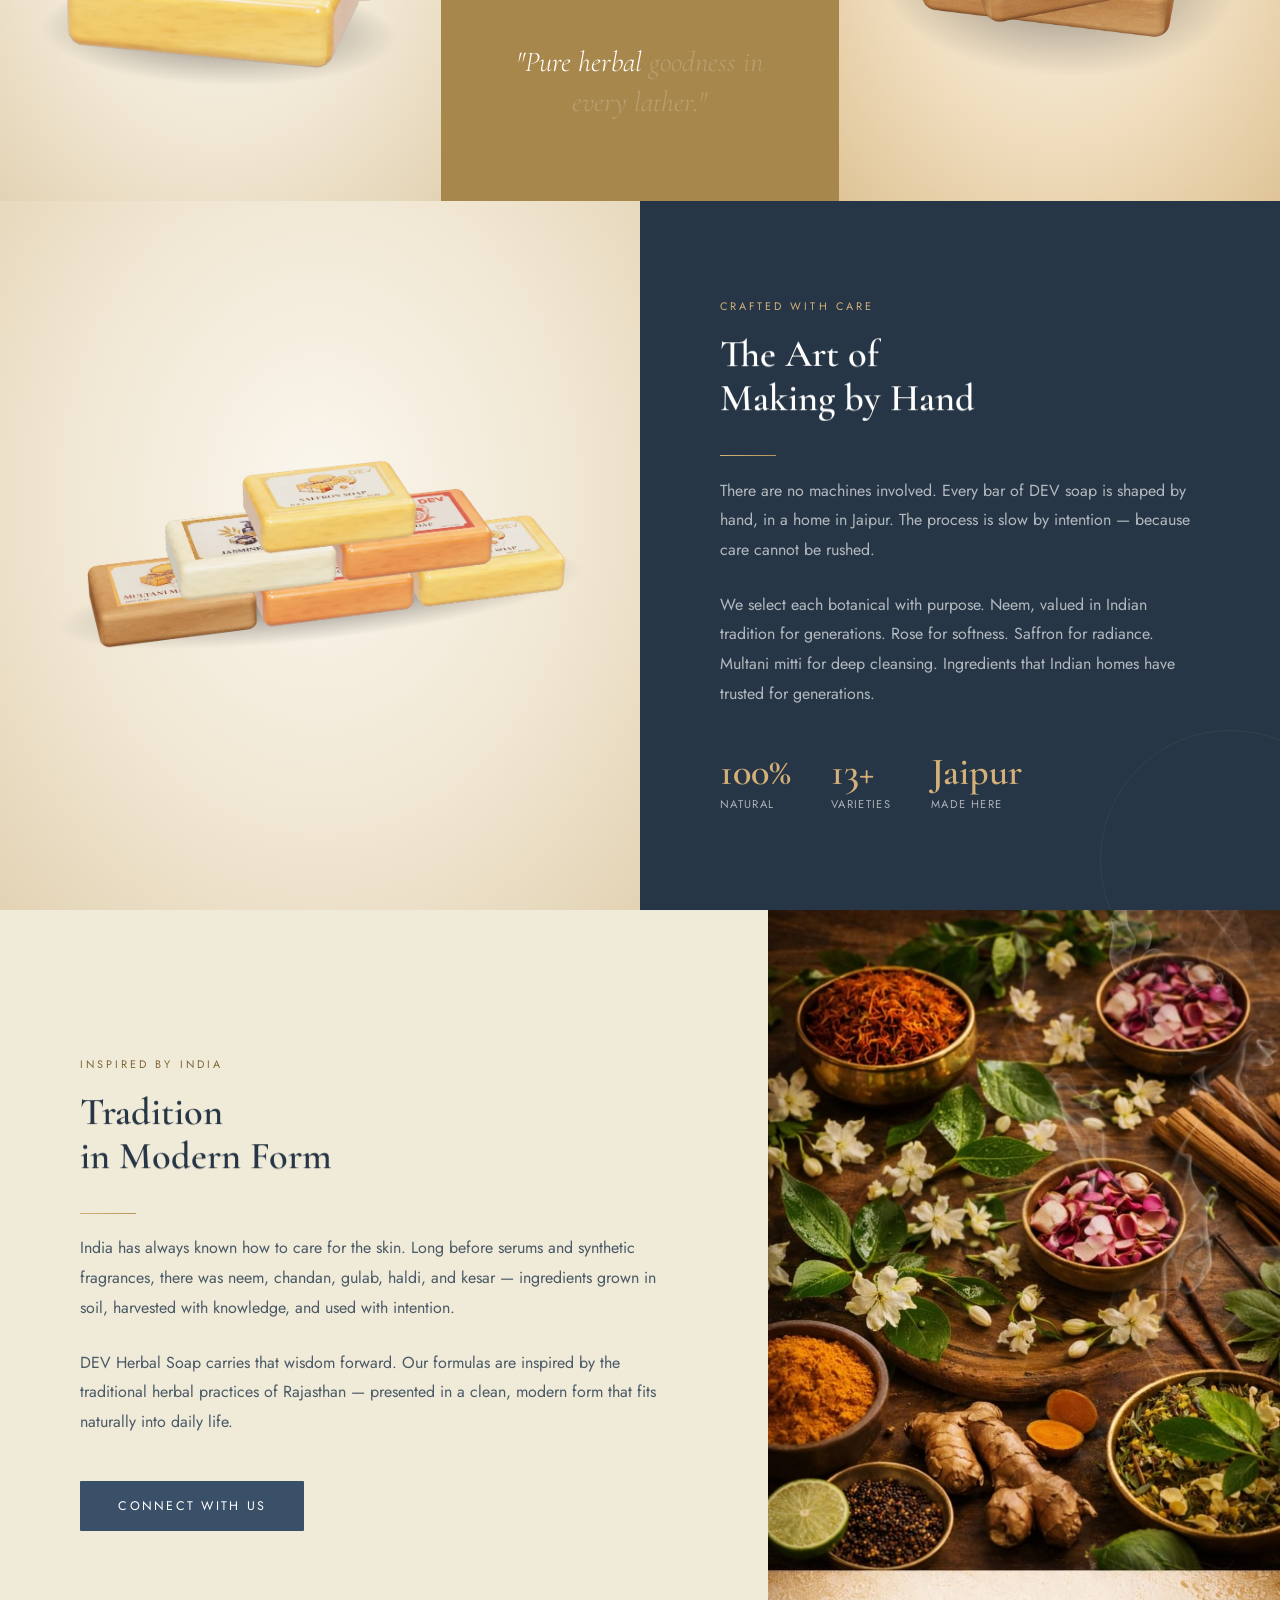
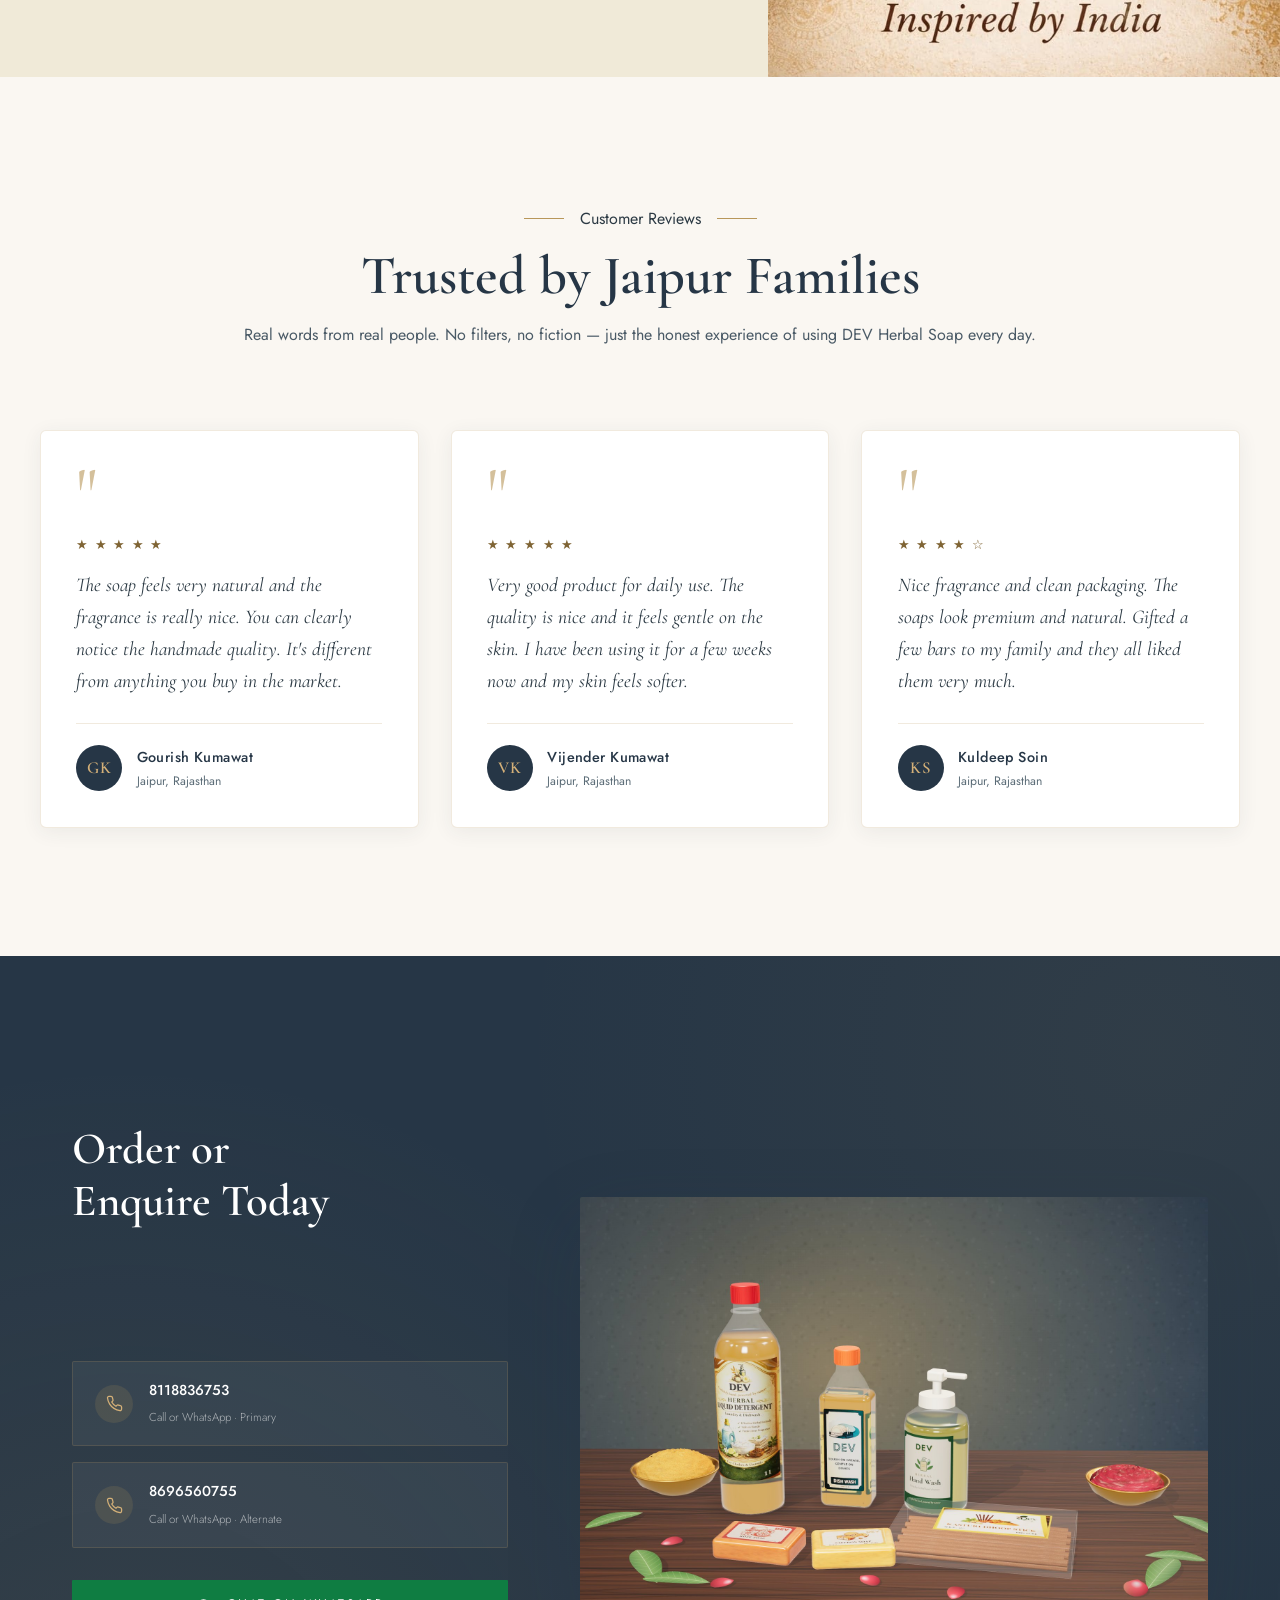
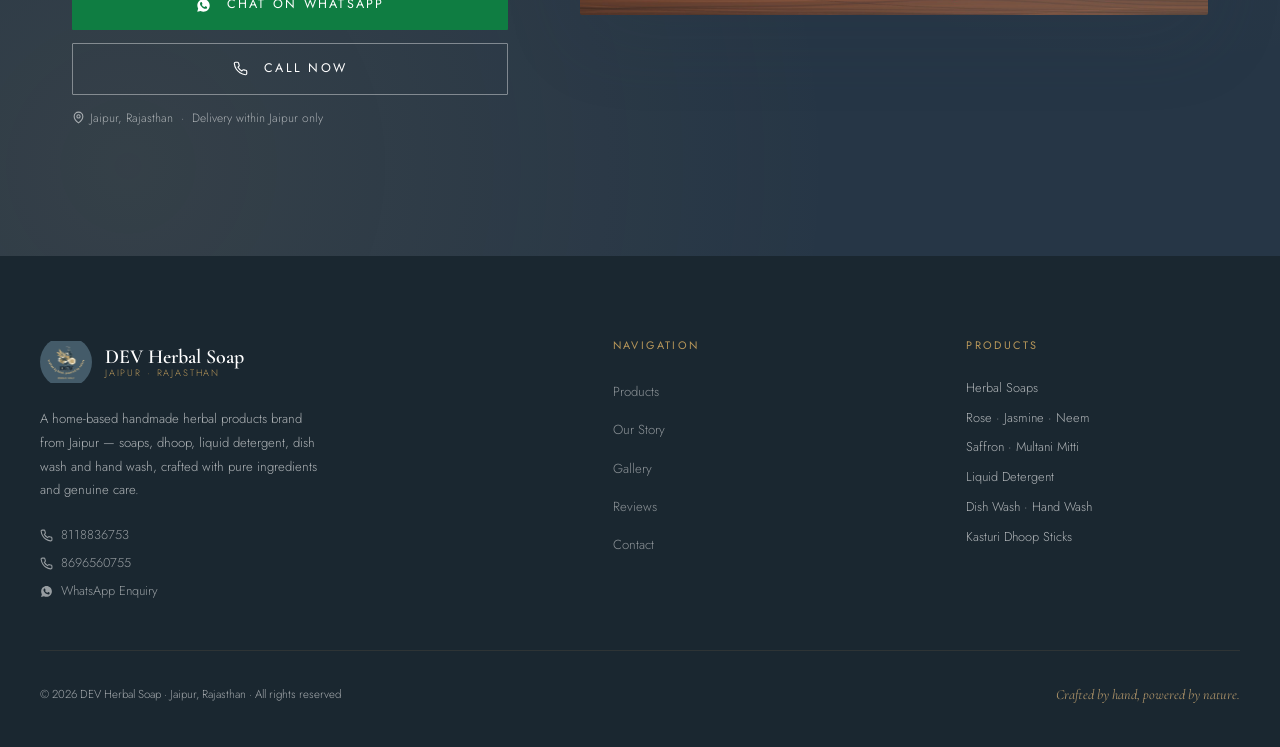
==== commit 6cabb114: "Contact: product lineup in a styled scene instead of a plain panel Render the full DEV range on a da" ====
--- a/index.html
+++ b/index.html
@@ -316,8 +316,8 @@
       <p class="ct-note rv"><svg width="13" height="13" viewBox="0 0 24 24" fill="none" stroke="currentColor" stroke-width="2" aria-hidden="true" style="vertical-align:-2px;margin-right:.3rem"><path d="M20 10c0 6-8 12-8 12s-8-6-8-12a8 8 0 0 1 16 0Z"/><circle cx="12" cy="10" r="3"/></svg>Jaipur, Rajasthan &nbsp;·&nbsp; Delivery within Jaipur only</p>
     </div>
     <div class="ct-vis rr">
-      <div class="ct-frame panel panel-dark">
-        <img loading="lazy" decoding="async" width="1200" height="914" src="models/range.webp" class="model" alt="The DEV range — liquid detergent, dish wash, hand wash, Kasturi dhoop sticks and herbal soaps">
+      <div class="ct-frame">
+        <img loading="lazy" decoding="async" width="1800" height="1200" src="models/range-scene.jpg" class="keep-text" alt="The DEV range on a wooden table — liquid detergent, dish wash, hand wash, Kasturi dhoop sticks and herbal soaps, with turmeric, rose petals and leaves">
       </div>
     </div>
   </div>
--- a/css/style.css
+++ b/css/style.css
@@ -313,7 +313,7 @@
 /* ─── CONTACT ─── */
 #contact{background:var(--navy-dark);position:relative;overflow:hidden}
 #contact::before{content:'';position:absolute;inset:0;background:radial-gradient(circle at 10% 90%,rgba(184,151,90,.1) 0%,transparent 50%),radial-gradient(circle at 90% 10%,rgba(184,151,90,.07) 0%,transparent 45%);pointer-events:none}
-.contact-inner{max-width:1200px;margin:0 auto;display:grid;grid-template-columns:1fr 1fr;gap:6rem;align-items:center;position:relative;z-index:1;padding:8rem 2rem}
+.contact-inner{max-width:1200px;margin:0 auto;display:grid;grid-template-columns:minmax(0,.82fr) minmax(0,1.18fr);gap:4.5rem;align-items:center;position:relative;z-index:1;padding:8rem 2rem}
 .ct-txt .lbl{color:var(--gold-lt);margin-bottom:.5rem}
 .ct-txt .heading{color:#fff;font-size:clamp(2rem,3.5vw,3rem);margin-bottom:.8rem}
 .ct-txt .body-text{color:rgba(255,255,255,.65);margin-bottom:2rem}
@@ -398,7 +398,7 @@
   .craft-copy,.nat-copy{padding:4rem 2.5rem}
   .t-grid{grid-template-columns:1fr 1fr}
   .contact-inner{grid-template-columns:1fr;gap:3rem;padding:5rem 2rem}
-  .ct-vis{display:none}
+  .ct-vis{display:block}
   .sc-grid{grid-template-columns:1fr}
   .sc-grid>.sc-col:nth-child(2){flex-direction:column}
   nav ul,.nav-wa{display:none}
